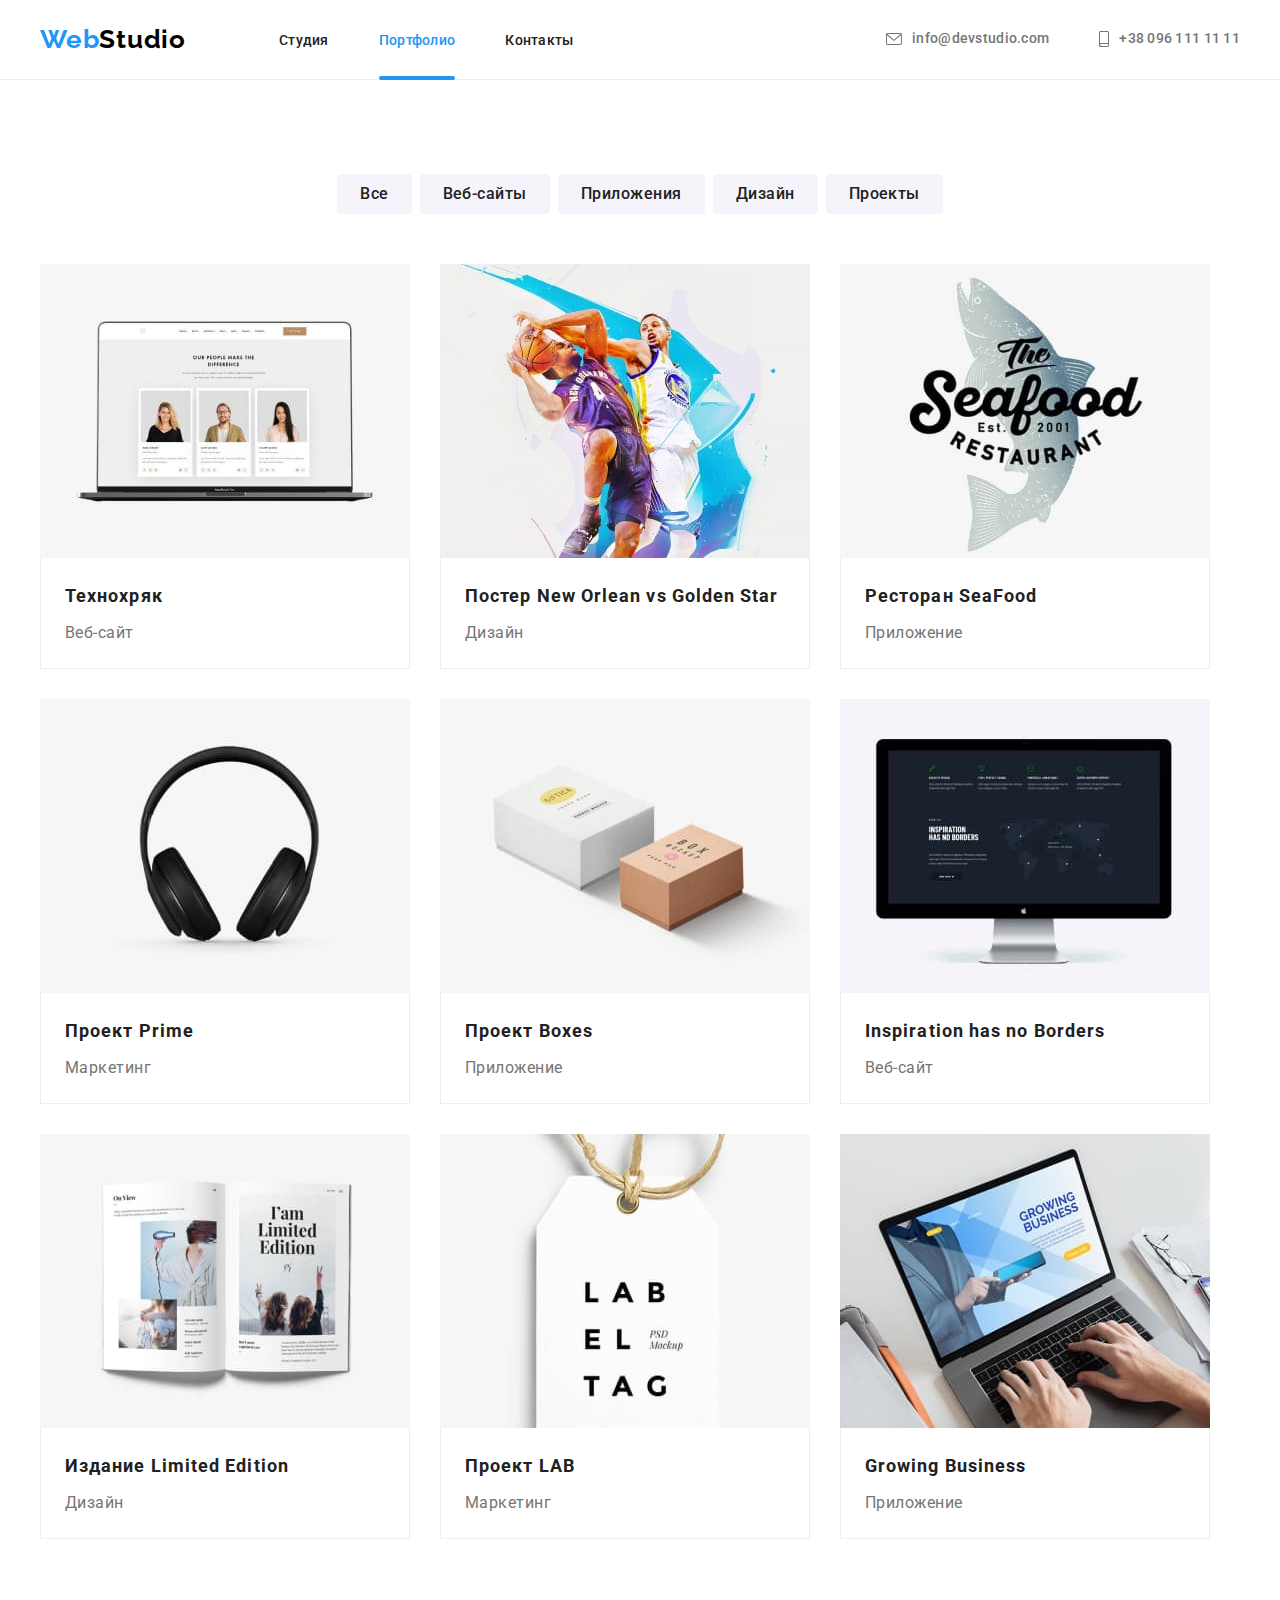
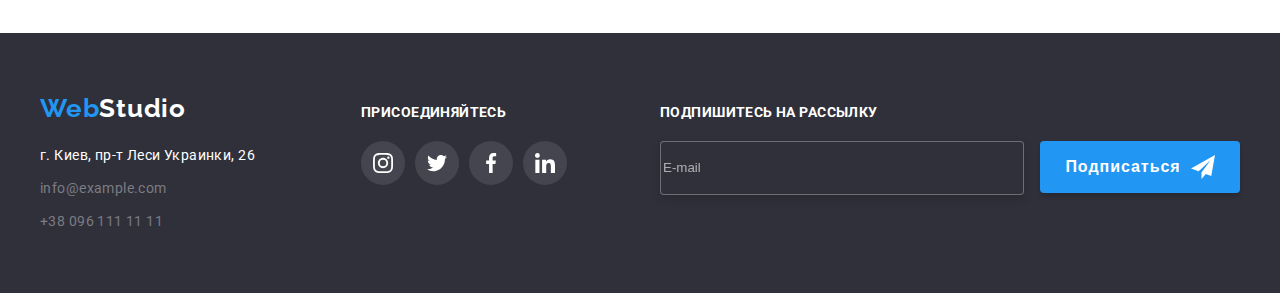
==== portfolio.html @ 2228c713 "create hw8" ====
<!DOCTYPE html>
<html lang="ru">
<head>
    <meta charset="UTF-8">
    <meta http-equiv="X-UA-Compatible" content="IE=edge">
    <meta name="viewport" content="width=device-width, initial-scale=1.0">
    <title>Портфолио</title>
    <link rel="preconnect" href="https://fonts.googleapis.com">
    <link rel="preconnect" href="https://fonts.gstatic.com" crossorigin>
    <link href="https://fonts.googleapis.com/css2?family=Raleway:wght@700&family=Roboto:wght@400;500;700;900&display=swap"
        rel="stylesheet">
    <link rel="stylesheet" href="https://cdnjs.cloudflare.com/ajax/libs/modern-normalize/1.1.0/modern-normalize.min.css"
            integrity="sha512-wpPYUAdjBVSE4KJnH1VR1HeZfpl1ub8YT/NKx4PuQ5NmX2tKuGu6U/JRp5y+Y8XG2tV+wKQpNHVUX03MfMFn9Q=="
            crossorigin="anonymous" referrerpolicy="no-referrer" />
    <link rel="stylesheet" href="./css/main.min.css">    
</head>
<body>
    <header class="header">
        <div class="container header__container">
            <nav class="header-navigation">
                <a class="logo link" href="./index.html" lang="en"> Web<span class="logo__black">Studio</span> </a>
                <ul class="menu list">
                    <li class="menu__item">
                        <a class="menu__link link" href="./index.html">Студия</a>
                    </li>
                    <li class="menu__item">
                        <a class="menu__link link menu__link-current" href="./portfolio.html">Портфолио</a>
                    </li>
                    <li class="menu__item">
                        <a class="menu__link link" href="#contacts">Контакты</a>
                    </li>
                </ul>
            </nav>
            <ul class="contact-header list">
                <li class="contact-header__item">
                    <a class="contact-header__link link" href="mailto:info@devstudio.com"> <svg class="contact-header__icon" width="16px"
                            height="12px">
                            <use class="icon-adress-item" href="./images/sprite.svg#icon-mail"></use>
                        </svg> info@devstudio.com</a>
                </li>
                <li class="contact-header__item">
                    <a class="contact-header__link link" href="tel:+380961111111"> <svg class="contact-header__icon" width="10px" height="16px">
                            <use class="icon-adress-item" href="./images/sprite.svg#icon-smartphone"></use>
                        </svg> +38 096 111 11 11</a>
                </li>
            </ul>
        </div>        
    </header>
    <main>
    <section class="section our-projects">
        <div class="container">
            <h1 class="visually-hidden">our projects</h1>
            <ul class="navigation list">
                <li class="navigation__item">
                    <button class="nav-button" type="button">Все</button>
                </li>
                <li class="navigation__item">
                    <button class="nav-button" type="button">Веб-сайты</button>
                </li>
                <li class="navigation__item">
                    <button class="nav-button" type="button">Приложения</button>
                </li>
                <li class="navigation__item">
                    <button class="nav-button" type="button">Дизайн</button>
                </li>
                <li class="navigation__item">
                    <button class="nav-button" type="button">Проекты</button>
                </li>
            </ul>
            <ul class="projects list">
                <li class="projects__item">
                    <a class="projects__link link" href="#">
                        <div class="projects__wrapper">
                            <img src="./images/projects/technochrak.jpg" alt="Технохряк" width="370" height="294">
                            <p class="projects__overlay">Ресурс предлагает комплексные предложения с разным уровнем функционала и сервисов. Все это позволит посетителю получить
                            исчерпывающие сведения <br> о компании или частном лице.</p>
                        </div>                        
                        <div class="projects__content">
                            <h2 class="projects__title">Технохряк</h2>
                            <p class="projects__description">Веб-сайт</p>
                        </div>
                    </a>                     
                </li>
                <li class="projects__item">
                    <a class="projects__link link" href="#">
                        <div class="projects__wrapper">
                            <img src="./images/projects/poster-no-vs-gs.jpg" alt="Постер New Orlean vs Golden Star" width="370"
                        height="294">
                            <p class="projects__overlay">Ресурс предлагает комплексные предложения с разным уровнем функционала и сервисов. Все
                             это позволит посетителю получить исчерпывающие сведения <br> о компании или частном лице.</p>
                        </div>                     
                    <div class="projects__content">
                        <h2 class="projects__title">Постер New Orlean vs Golden Star</h2>
                        <p class="projects__description">Дизайн</p>
                     </div>
                    </a>
                </li>
                <li class="projects__item">
                    <a class="projects__link link" href="#">
                        <div class="projects__wrapper">
                            <img src="./images/projects/restoran-seafood.jpg" alt="Ресторан SeaFood" width="370" height="294">
                            <p class="projects__overlay">Ресурс предлагает комплексные предложения с разным уровнем функционала и сервисов.
                                Все это позволит посетителю получить исчерпывающие сведения <br> о компании или частном лице.</p>
                        </div>                    
                    <div class="projects__content">
                         <h2 class="projects__title">Ресторан SeaFood</h2>
                        <p class="projects__description">Приложение</p>
                    </div>
                    </a>
                </li>
                <li class="projects__item">
                    <a class="projects__link link" href="#">
                        <div class="projects__wrapper">
                            <img src="./images/projects/project-prime.jpg" alt="Проект Prime" width="370" height="294">
                            <p class="projects__overlay">Ресурс предлагает комплексные предложения с разным уровнем функционала и сервисов.
                                Все это позволит посетителю получить исчерпывающие сведения <br> о компании или частном лице.</p>
                        </div>                    
                    <div class="projects__content">
                        <h2 class="projects__title">Проект Prime</h2>
                        <p class="projects__description">Маркетинг</p>
                    </div>
                    </a>
                </li>
                <li class="projects__item">
                    <a class="projects__link link" href="#">
                        <div class="projects__wrapper">
                            <img src="./images/projects/project-boxes.jpg" alt="Проект Boxes" width="370" height="294">
                            <p class="projects__overlay">Ресурс предлагает комплексные предложения с разным уровнем функционала и сервисов.
                                Все это позволит посетителю получить исчерпывающие сведения <br> о компании или частном лице.</p>
                        </div>                    
                    <div class="projects__content">
                        <h2 class="projects__title">Проект Boxes</h2>
                        <p class="projects__description">Приложение</p>
                    </div>
                    </a>
                </li>
                <li class="projects__item">
                    <a class="projects__link link" href="#">
                        <div class="projects__wrapper">
                            <img src="./images/projects/inspiration-has-no-borders.jpg" alt="Inspiration has no Borders" width="370" height="294">
                            <p class="projects__overlay">Ресурс предлагает комплексные предложения с разным уровнем функционала и сервисов.
                                Все это позволит посетителю получить исчерпывающие сведения <br> о компании или частном лице.</p>
                        </div>                    
                    <div class="projects__content">
                        <h2 class="projects__title" lang="en">Inspiration has no Borders</h2>
                        <p class="projects__description">Веб-сайт</p>
                    </div>
                    </a>
                </li>
                <li class="projects__item">
                    <a class="projects__link link" href="#">
                        <div class="projects__wrapper">
                            <img src="./images/projects/magazin-limited-edition.jpg" alt="Издание Limited Edition" width="370" height="294">
                            <p class="projects__overlay">Ресурс предлагает комплексные предложения с разным уровнем функционала и сервисов.
                                Все это позволит посетителю получить исчерпывающие сведения <br> о компании или частном лице.</p>
                        </div>                    
                    <div class="projects__content">
                        <h2 class="projects__title">Издание Limited Edition</h2>
                        <p class="projects__description">Дизайн</p>
                    </div>
                    </a>
                </li>
                <li class="projects__item">
                    <a class="projects__link link" href="#">
                        <div class="projects__wrapper">
                            <img src="./images/projects/project-lab.jpg" alt="Проект LAB" width="370" height="294">
                            <p class="projects__overlay">Ресурс предлагает комплексные предложения с разным уровнем функционала и сервисов.
                                Все это позволит посетителю получить исчерпывающие сведения <br> о компании или частном лице.</p>
                        </div>                    
                    <div class="projects__content">
                        <h2 class="projects__title">Проект LAB</h2>
                         <p class="projects__description">Маркетинг</p>
                    </div>
                    </a>
                </li>
                <li class="projects__item">
                    <a class="projects__link link" href="#">
                        <div class="projects__wrapper">
                            <img src="./images/projects/growing-business.jpg" alt="Growing Business" width="370" height="294">
                            <p class="projects__overlay">Ресурс предлагает комплексные предложения с разным уровнем функционала и сервисов.
                                Все это позволит посетителю получить исчерпывающие сведения <br> о компании или частном лице.</p>
                        </div>                    
                    <div class="projects__content">
                        <h2 class="projects__title" lang="en">Growing Business</h2>
                         <p class="projects__description">Приложение</p>
                    </div>
                    </a>
                </li>
            </ul>
            </div>               
    </section> 
    </main>    
    <footer class="page-footer">
        <div class="footer-container container">
            <div class="footer-leftside">
                <a class="logo-footer logo link" href="./index.html"> Web<span class="white">Studio</span></a>
                <address id="contacts">
                    <ul class="contact-footer list">
                        <li class="contact-footer__item">
                            <a class="contact-footer__address link" href="https://goo.gl/maps/N3cb1Y7R8XNuQPWY6"
                                target="_blank" rel="noopener noreferer">г. Киев, пр-т Леси Украинки, 26</a>
                        </li>
                        <li class="contact-footer__item">
                            <a class="contact-footer__link link" href="mailto:info@devstudio.com">info@example.com</a>
                        </li>
                        <li class="contact-footer__item">
                            <a class="contact-footer__link link" href="tel:+380961111111">+38 096 111 11 11</a>
                        </li>
                    </ul>
                </address>
            </div>
            <div class="footer-rightside">
                <h2 class="footer-title">присоединяйтесь</h2>
                <ul class="socials__footer list">
                    <li class="socials__item">
                        <a href="" class="socials__link-footer">
                            <svg class="socials__icon" width="20" height="20">
                                <use href="./images/sprite.svg#icon-instagram"></use>
                            </svg>
                        </a>
                    </li>
                    <li class="socials__item">
                        <a href="" class="socials__link-footer">
                            <svg class="socials__icon" width="20" height="20">
                                <use href="./images/sprite.svg#icon-twitter"></use>
                            </svg>
                        </a>
                    </li>
                    <li class="socials__item">
                        <a href="" class="socials__link-footer">
                            <svg class="socials__icon" width="20" height="20">
                                <use href="./images/sprite.svg#icon-facebook"></use>
                            </svg>
                        </a>
                    </li>
                    <li class="socials__item">
                        <a href="" class="socials__link-footer">
                            <svg class="socials__icon" width="20" height="20">
                                <use href="./images/sprite.svg#icon-linkedin"></use>
                            </svg>
                        </a>
                    </li>
                </ul>
            </div>
            <form class="footer-form">
                <p class="footer-form-description">подпишитесь на рассылку</p>
                <label class="footer-form-field" for="email">
                    <input class="footer-form-input" type="email" name="email" id="email" placeholder="E-mail">
                </label>
                <button class="footer-form-button" type="submit">Подписаться
                    <svg class="footer-form-submit-icon" width="24" height="24">
                        <use href="./images/sprite.svg#icon-icon-send"></use>
                    </svg>
                </button>
            </form>
        </div>
    </footer>
</body>
</html>
---- css/main.min.css ----
:root{--primary-font: 'Roboto', sans-serif;--secondary-font: 'Raleway', sans-serif;--accent-color: #2196F3;--primary-font-color: #212121;--secondary-font-color: #757575;--main-background-color: #2F303A;--primary-color: #ffffff}.visually-hidden{position:absolute;width:1px;height:1px;margin:-1px;border:0;padding:0;white-space:nowrap;clip-path:inset(100%);clip:rect(0 0 0 0);overflow:hidden}.modal-close-btn,.modal-form-checkbox-label,.services__overlay,.socials__link,.customers__link,.socials__link-footer{display:flex;align-items:center;justify-content:center}h1,h2,h3,h4,h5,h6,p{margin-top:0;margin-bottom:0}ul,ol{margin-top:0;margin-bottom:0;padding-left:0}img{display:block}.list{list-style:none}.link{text-decoration:none}body{font-family:var(--primary-font);margin:0}.container{width:1200px;padding-left:15px;padding-right:15px;margin-left:auto;margin-right:auto;margin-top:auto;margin-bottom:auto}.section{padding-top:94px;padding-bottom:94px}.title{font-weight:700;font-size:36px;line-height:1.17;text-align:center;letter-spacing:0.03em;color:var(--primary-font-color);margin-bottom:50px}.logo{font-family:var(--secondary-font);font-weight:700;font-size:26px;line-height:1.19;letter-spacing:0.03em;color:var(--accent-color)}.logo__black{font-family:var(--secondary-font);font-weight:700;font-size:26px;line-height:1.19;letter-spacing:0.03em;color:#000000}.white{font-family:var(--secondary-font);font-weight:700;font-size:26px;line-height:1.19;letter-spacing:0.03em;color:var(--primary-color)}.logo-footer{display:block}.backdrop{position:fixed;top:0;left:0;width:100%;height:100%;background-color:rgba(0,0,0,0.2);transition:opacity 250ms cubic-bezier(0.4, 0, 0.2, 1),visibility 250ms cubic-bezier(0.4, 0, 0.2, 1)}.is-hidden{opacity:0;visibility:hidden;pointer-events:none}.modal{position:absolute;top:50%;left:50%;transform:translate(-50%, -50%);width:528px;height:581px;padding:40px;background-color:#FFFFFF;box-shadow:0px 1px 3px rgba(0,0,0,0.12),0px 1px 1px rgba(0,0,0,0.14),0px 2px 1px rgba(0,0,0,0.2);border-radius:4px}.modal-close-btn{position:absolute;top:8px;right:8px;width:30px;height:30px;padding:0;border:1px solid rgba(0,0,0,0.1);border-radius:50%;background-color:transparent;transition:fill 250ms cubic-bezier(0.4, 0, 0.2, 1);cursor:pointer}.modal-close-btn:hover,.modal-close-btn:focus{fill:var(--accent-color)}.modal-form{display:flex;flex-direction:column}.modal-form-input{width:100%;height:40px;border:1px solid rgba(33,33,33,0.2);border-radius:4px;padding-left:42px;transition:border-color 250ms cubic-bezier(0.4, 0, 0.2, 1)}.modal-form-input:focus{outline:none;border-color:var(--accent-color)}.modal-form-icon{display:block;position:absolute;top:50%;left:12px;transform:translateY(-50%);transition:fill 250ms cubic-bezier(0.4, 0, 0.2, 1)}.modal-form-input:focus+.modal-form-icon{fill:var(--accent-color)}.modal-form-field-key{display:block;margin-bottom:4px;font-size:12px;line-height:1.17;letter-spacing:0.01em;color:var(--secondary-font-color)}.modal-form-field{margin-bottom:10px}.modal-form-description{margin-bottom:12px;font-weight:700;font-size:20px;line-height:1.15;text-align:center;letter-spacing:0.03em;color:var(--primary-font-color)}.modal-form-input-wraper{position:relative}.modal-form-message{display:block;width:100%;height:120px;border:1px solid rgba(33,33,33,0.2);border-radius:4px;resize:none;padding:12px 16px;transition:border-color 250ms cubic-bezier(0.4, 0, 0.2, 1)}.modal-form-message:focus{outline:none;border-color:var(--accent-color)}.modal-form-message::placeholder{font-size:14px;line-height:1.14;letter-spacing:0.01em;color:rgba(117,117,117,0.5)}.modal-form-checkbox-label{font-size:14px;line-height:1.71;margin-bottom:30px;margin-top:10px;color:var(--secondary-font-color)}.modal-form-checkbox-label::before{display:block;width:16px;height:15px;border:1px solid #212121;border-radius:2px;margin-right:7px;content:'';cursor:pointer}.modal-form-checkbox:checked+.modal-form-checkbox-label::before{background-size:contain;background-origin:border-box;border-color:#2196F3;background-repeat:no-repeat;background-position:center;background-image:url(../images/icon-check.svg)}.modal-form-checkbox:focus+.modal-form-checkbox-label::before{outline:2px solid --accent-color}.modal-form-policy{color:var(--accent-color)}.mobal-form-button{min-width:200px;align-self:center;font-weight:700;font-size:16px;line-height:1.87;letter-spacing:0.06em;padding:10px 55px;border:1px solid transparent;box-shadow:0px 4px 4px rgba(0,0,0,0.15);border-radius:4px;background-color:var(--accent-color);color:var(--primary-color);text-align:center;justify-content:center;transition:background-color 250ms cubic-bezier(0.4, 0, 0.2, 1);cursor:pointer}.mobal-form-button:hover,.mobal-form-button:focus{background-color:#188CE8}.header__container{display:flex;align-items:center;padding-top:24px;padding-bottom:24px}.header-navigation{display:flex}.menu{display:flex;align-items:center;margin-left:93px}.contact-header{display:flex;margin-left:auto}.header{border-bottom:1px solid #ECECEC}.contact-header__item:not(:last-child){margin-right:50px}.menu__item{position:relative}.menu__item:not(:last-child){margin-right:50px}.menu__link{font-weight:500;font-size:14px;line-height:1.14;letter-spacing:0.02em;color:var(--primary-font-color);transition:color 250ms cubic-bezier(0.4, 0, 0.2, 1)}.menu__link:hover,.menu__link:focus{color:var(--accent-color)}.menu .menu__link.menu__link-current{color:var(--accent-color)}.menu__link.menu__link-current::after{content:'';display:block;width:100%;height:4px;border-radius:2px;position:absolute;top:46px;background-color:#2196F3}.contact-header__link{display:flex;align-items:center;font-weight:500;font-size:14px;line-height:1.14;letter-spacing:0.02em;color:var(--secondary-font-color);transition:color 250ms cubic-bezier(0.4, 0, 0.2, 1)}.contact-header__link:hover,.contact-header__link:focus{color:var(--accent-color)}.contact-header__icon{margin-right:10px;fill:#757575;transition:fill 250ms cubic-bezier(0.4, 0, 0.2, 1)}.contact-header__link:hover .contact-header__icon,.contact-header__link:focus .contact-header__icon{fill:var(--accent-color)}.modal-btn{padding:10px 32px;min-width:200px;border:1px solid transparent;border-radius:4px;font-weight:700;font-size:16px;line-height:1.87;letter-spacing:0.06em;background-color:var(--accent-color);color:var(--primary-color);text-align:center;transition:background-color 250ms cubic-bezier(0.4, 0, 0.2, 1);cursor:pointer}.modal-btn:hover,.modal-btn:focus{background-color:#188CE8}.hero{height:600px;max-width:1600px;background-image:linear-gradient(to right, rgba(47,48,58,0.4), rgba(47,48,58,0.4)),url("../images/hero-Img.jpg");background-color:var(--main-background-color);background-size:cover;background-repeat:no-repeat;background-position:center;margin-left:auto;margin-right:auto;padding-top:200px;padding-bottom:200px;text-align:center}.hero__title{width:696px;height:120px;font-weight:900;font-size:44px;line-height:1.36;text-align:center;letter-spacing:0.06em;text-transform:uppercase;color:var(--primary-color);margin-left:auto;margin-right:auto;margin-bottom:30px}.benefit__title{font-weight:700;font-size:14px;line-height:1.14;letter-spacing:0.03em;text-transform:uppercase;color:var(--primary-font-color);margin-bottom:10px;margin-top:30px}.benefit__description{font-size:14px;line-height:1.71;letter-spacing:0.03em;color:var(--secondary-font-color)}.benefit__list{display:flex}.benefit__item:not(:last-child){margin-right:30px}.benefit__image{width:270px;height:120px;display:flex;align-items:center;justify-content:center;border-radius:4px;background-color:#F5F4FA}.service{padding-top:0px}.services__card{position:relative}.services__card:not(:last-child){margin-right:30px}.services__overlay{position:absolute;bottom:0;width:100%;height:70px;background-color:rgba(47,48,58,0.8);font-weight:700;font-size:14px;line-height:1.14;letter-spacing:0.03em;text-transform:uppercase;color:#FFFFFF}.services{display:flex;flex-wrap:wrap}.employees__title{font-weight:500;font-size:16px;line-height:1.19;text-align:center;letter-spacing:0.03em;color:var(--primary-font-color);margin-bottom:10px}.employees__content{padding-top:30px;padding-bottom:30px}.employees__description{font-size:16px;line-height:1.19;text-align:center;letter-spacing:0.03em;color:var(--secondary-font-color);margin-bottom:16px}.employees{background-color:#F5F4FA}.employees__item{background-color:var(--primary-color);box-shadow:0px 1px 3px rgba(0,0,0,0.12),0px 1px 1px rgba(0,0,0,0.14),0px 2px 1px rgba(0,0,0,0.2);border-radius:0px 0px 4px 4px}.employees__item:not(:last-child){margin-right:30px}.employees__list{display:flex;flex-wrap:wrap}.socials{display:flex;justify-content:center}.socials__link{width:44px;height:44px;border-radius:50%;fill:#AFB1B8;background-color:var(--primary-color);transition:background-color 250ms cubic-bezier(0.4, 0, 0.2, 1),fill 250ms cubic-bezier(0.4, 0, 0.2, 1)}.socials__link:hover,.socials__link:focus{background-color:var(--accent-color)}.socials__link:hover .socials__icon,.socials__link:focus .socials__icon{fill:var(--primary-color)}.socials__item:not(:last-child){margin-right:10px}.customers__list{display:flex;justify-content:center}.customers__item{width:170px;height:92px}.customers__item:not(:last-child){margin-right:30px}.customers__link{width:100%;height:100%;border:1px solid #AFB1B8;border-radius:4px;fill:#AFB1B8;background-color:var(--primary-color);transition:border 250ms cubic-bezier(0.4, 0, 0.2, 1)}.customers__link:hover,.customers__link:focus{border:1px solid var(--accent-color);border-radius:4px}.customers__icon{transition:fill 250ms cubic-bezier(0.4, 0, 0.2, 1)}.customers__link:hover .customers__icon,.customers__link:focus .customers__icon{fill:var(--accent-color)}address{font-style:normal;font-weight:400}.page-footer{background-color:var(--main-background-color);padding-top:60px;padding-bottom:60px}.contact-footer{margin-top:20px}.contact-footer__address{font-size:14px;line-height:1.71;letter-spacing:0.03em;color:var(--primary-color);transition:color 250ms cubic-bezier(0.4, 0, 0.2, 1)}.contact-footer__address:hover,.contact-footer__address:focus{color:var(--accent-color)}.contact-footer__link{font-size:14px;line-height:1.71;letter-spacing:0.03em;color:#FFFFFF60;transition:color 250ms cubic-bezier(0.4, 0, 0.2, 1)}.contact-footer__link:hover,.contact-footer__link:focus{color:var(--accent-color)}.contact-footer__item:not(:last-child){margin-bottom:9px}.footer-container{display:flex;align-items:baseline}.footer-leftside{margin-right:70px;flex-grow:1}.footer-rightside{margin-right:93px}.footer-title{margin-bottom:20px;font-size:14px;line-height:1.14;letter-spacing:0.03em;text-transform:uppercase;color:var(--primary-color)}.socials__footer{display:flex;justify-content:center}.socials__link-footer{width:44px;height:44px;border-radius:50%;fill:var(--primary-color);background-color:rgba(255,255,255,0.1);transition:background-color 250ms cubic-bezier(0.4, 0, 0.2, 1)}.socials__link-footer:hover,.socials__link-footer:focus{background-color:var(--accent-color)}.socials__item:not(:last-child){margin-right:10px}.socials__icon{transition:fill 250ms cubic-bezier(0.4, 0, 0.2, 1)}.socials__link-footer:hover .socials__icon,.socials__link-footer:focus .socials__icon{fill:var(--primary-color)}.footer-form{display:block;justify-content:flex-end}.footer-form-description{font-family:'Roboto';font-style:normal;font-weight:700;font-size:14px;line-height:1.14;letter-spacing:0.03em;margin-bottom:20px;text-transform:uppercase;color:#FFFFFF}.footer-form-input{width:358px;height:50px;border:1px solid rgba(255,255,255,0.3);filter:drop-shadow(0px 4px 4px rgba(0,0,0,0.15));border-radius:4px;background-color:#2F303A;color:#FFFFFF;outline:none}.footer-form-input::placeholder{color:rgba(255,255,255,0.6)}.footer-form-field{margin-right:12px}.footer-form-button{display:inline-flex;align-items:center;min-width:200px;align-self:center;font-weight:700;font-size:16px;line-height:1.87;letter-spacing:0.06em;padding-top:10px;padding-bottom:10px;border:1px solid transparent;box-shadow:0px 4px 4px rgba(0,0,0,0.15);border-radius:4px;background-color:var(--accent-color);color:var(--primary-color);justify-content:center;transition:background-color 250ms cubic-bezier(0.4, 0, 0.2, 1);cursor:pointer}.footer-form-button:hover,.footer-form-button:focus{background-color:#188CE8}.footer-form-submit-icon{margin-left:10px}.navigation{display:flex;margin-bottom:50px;justify-content:center}.our-projects{padding-top:94px;padding-bottom:94px}.navigation__item:not(:last-child){margin-right:8px}.nav-button{font-family:inherit;font-weight:500;font-size:16px;line-height:1.63;letter-spacing:0.03em;background-color:#F5F4FA;color:var(--primary-font-color);border-radius:4px;border:1px solid transparent;padding:6px 22px;cursor:pointer;transition:color 250ms cubic-bezier(0.4, 0, 0.2, 1),background-color 250ms cubic-bezier(0.4, 0, 0.2, 1),box-shadow 250ms cubic-bezier(0.4, 0, 0.2, 1)}.nav-button:hover,.nav-button:focus{color:var(--primary-color);background-color:var(--accent-color);box-shadow:0px 3px 1px rgba(0,0,0,0.1),0px 1px 2px rgba(0,0,0,0.08),0px 2px 2px rgba(0,0,0,0.12);border-radius:4px}.projects{display:flex;flex-wrap:wrap}.projects__item:not(:nth-child(3n)){margin-right:30px}.projects__item:nth-child(-n+6){margin-bottom:30px}.projects__link{display:block;transition:box-shadow 250ms cubic-bezier(0.4, 0, 0.2, 1)}.projects__link:hover,.projects__link:focus{box-shadow:0px 1px 1px rgba(0,0,0,0.12),0px 4px 4px rgba(0,0,0,0.06),1px 4px 6px rgba(0,0,0,0.16)}.projects__content{padding-top:20px;padding-bottom:20px;padding-left:24px;padding-right:24px;border:1px solid #EEEEEE;border-top:none}.projects__title{font-weight:700;font-size:18px;line-height:2.0;letter-spacing:0.06em;color:var(--primary-font-color);margin-bottom:4px}.projects__description{font-size:16px;line-height:1.87;letter-spacing:0.03em;color:var(--secondary-font-color)}.projects__wrapper{position:relative;overflow:hidden}.projects__overlay{position:absolute;width:100%;height:100%;top:0;left:0;font-family:'Roboto', sans-serif;font-style:normal;font-weight:400;font-size:18px;line-height:1.56;letter-spacing:0.03em;color:rgba(255,255,255,0.9);background-color:rgba(33,150,243,0.9);padding:63px 24px;transform:translateY(100%);transition:transform 250ms cubic-bezier(0.4, 0, 0.2, 1)}.projects__link:hover .projects__overlay,.projects__link:focus .projects__overlay{transform:translateY(0)}
/*# sourceMappingURL=main.min.css.map */
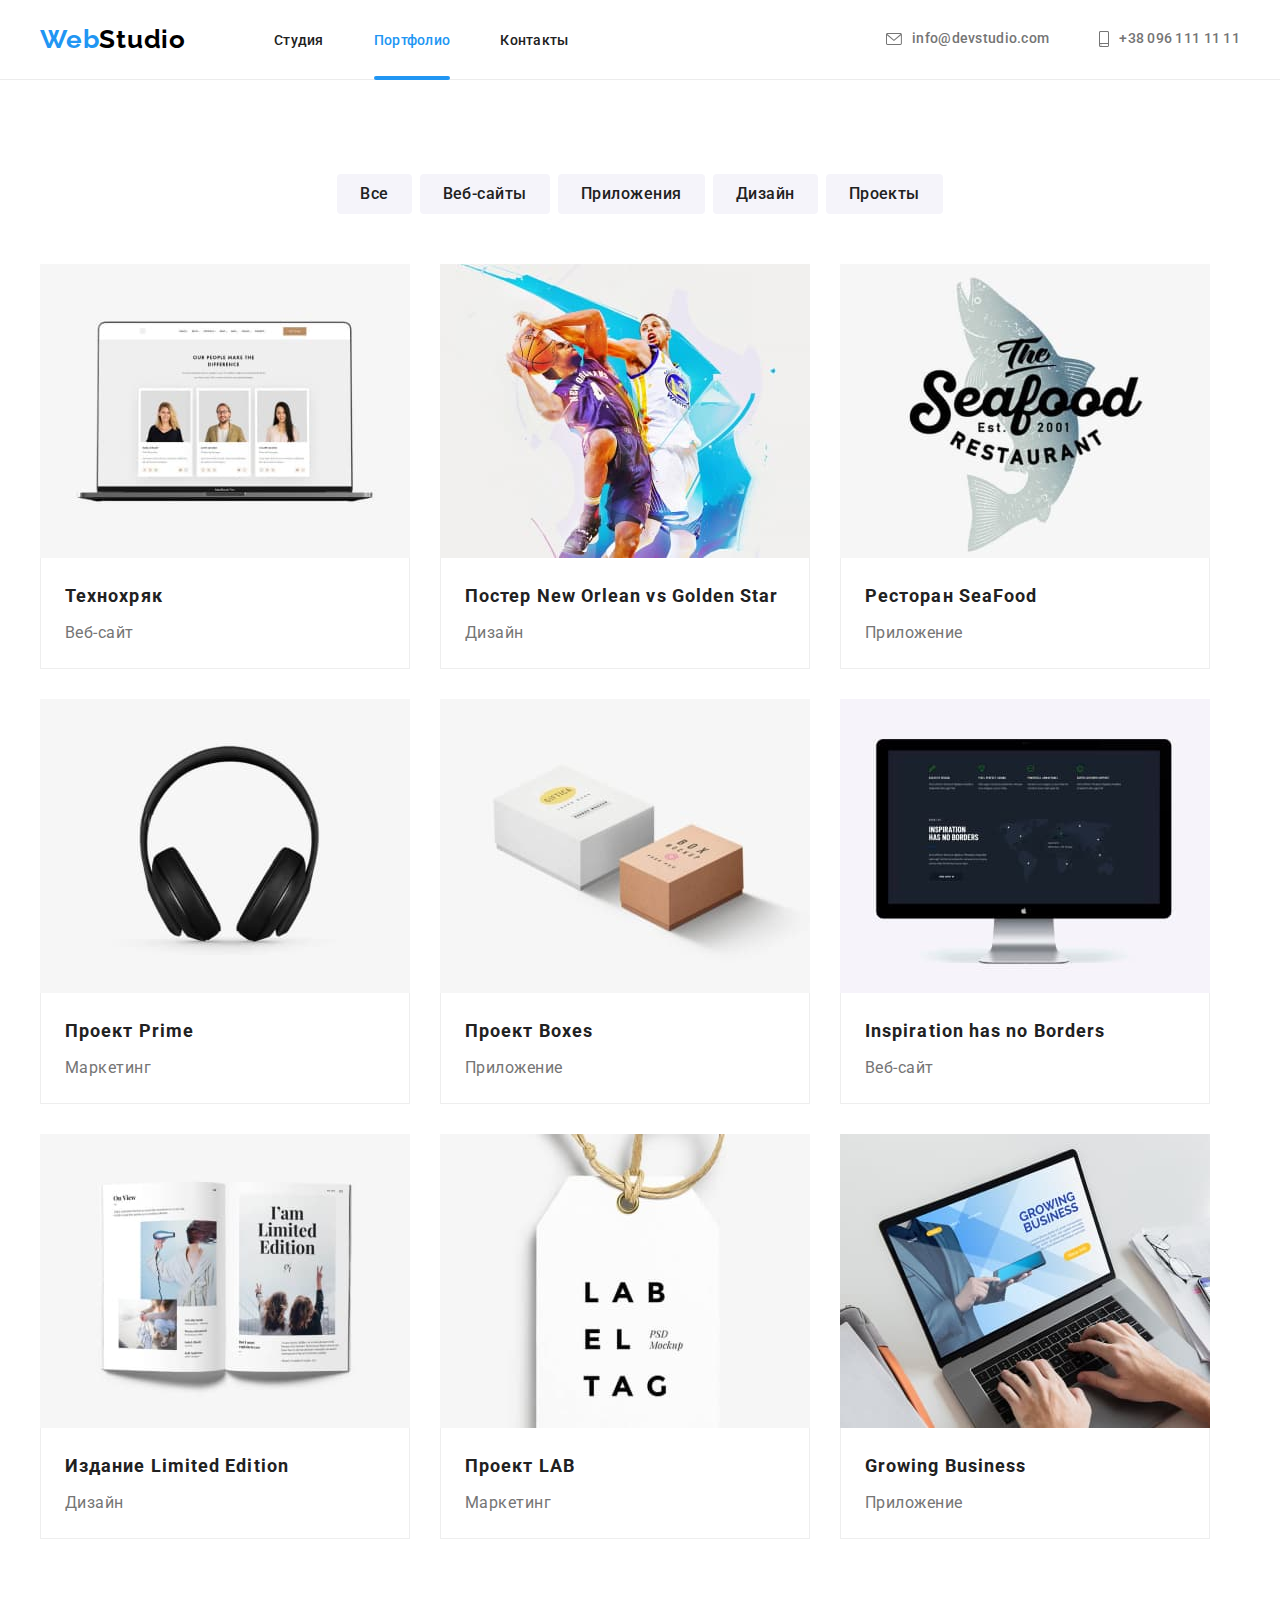
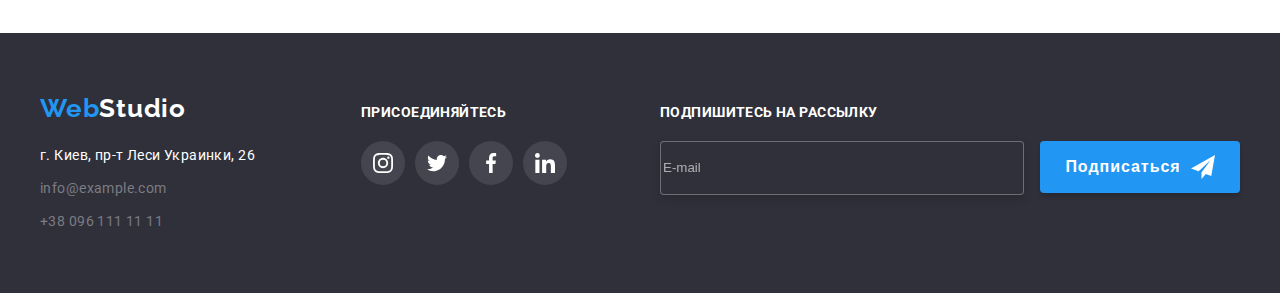
==== commit 180901ff: "setup css-header to three modes and modal-menu" ====
--- a/portfolio.html
+++ b/portfolio.html
@@ -18,7 +18,7 @@
     <header class="header">
         <div class="container header__container">
             <nav class="header-navigation">
-                <a class="logo link" href="./index.html" lang="en"> Web<span class="logo__black">Studio</span> </a>
+                <a class="logo link" href="./index.html" lang="en"> Web<span class="logo-black">Studio</span> </a>
                 <ul class="menu list">
                     <li class="menu__item">
                         <a class="menu__link link" href="./index.html">Студия</a>
@@ -193,7 +193,7 @@
     <footer class="page-footer">
         <div class="footer-container container">
             <div class="footer-leftside">
-                <a class="logo-footer logo link" href="./index.html"> Web<span class="white">Studio</span></a>
+                <a class="logo-footer logo link" href="./index.html"> Web<span class="logo-white">Studio</span></a>
                 <address id="contacts">
                     <ul class="contact-footer list">
                         <li class="contact-footer__item">
--- a/css/main.min.css
+++ b/css/main.min.css
@@ -1,2 +1,2 @@
-:root{--primary-font: 'Roboto', sans-serif;--secondary-font: 'Raleway', sans-serif;--accent-color: #2196F3;--primary-font-color: #212121;--secondary-font-color: #757575;--main-background-color: #2F303A;--primary-color: #ffffff}.visually-hidden{position:absolute;width:1px;height:1px;margin:-1px;border:0;padding:0;white-space:nowrap;clip-path:inset(100%);clip:rect(0 0 0 0);overflow:hidden}.modal-close-btn,.modal-form-checkbox-label,.services__overlay,.socials__link,.customers__link,.socials__link-footer{display:flex;align-items:center;justify-content:center}h1,h2,h3,h4,h5,h6,p{margin-top:0;margin-bottom:0}ul,ol{margin-top:0;margin-bottom:0;padding-left:0}img{display:block}.list{list-style:none}.link{text-decoration:none}body{font-family:var(--primary-font);margin:0}.container{width:1200px;padding-left:15px;padding-right:15px;margin-left:auto;margin-right:auto;margin-top:auto;margin-bottom:auto}.section{padding-top:94px;padding-bottom:94px}.title{font-weight:700;font-size:36px;line-height:1.17;text-align:center;letter-spacing:0.03em;color:var(--primary-font-color);margin-bottom:50px}.logo{font-family:var(--secondary-font);font-weight:700;font-size:26px;line-height:1.19;letter-spacing:0.03em;color:var(--accent-color)}.logo__black{font-family:var(--secondary-font);font-weight:700;font-size:26px;line-height:1.19;letter-spacing:0.03em;color:#000000}.white{font-family:var(--secondary-font);font-weight:700;font-size:26px;line-height:1.19;letter-spacing:0.03em;color:var(--primary-color)}.logo-footer{display:block}.backdrop{position:fixed;top:0;left:0;width:100%;height:100%;background-color:rgba(0,0,0,0.2);transition:opacity 250ms cubic-bezier(0.4, 0, 0.2, 1),visibility 250ms cubic-bezier(0.4, 0, 0.2, 1)}.is-hidden{opacity:0;visibility:hidden;pointer-events:none}.modal{position:absolute;top:50%;left:50%;transform:translate(-50%, -50%);width:528px;height:581px;padding:40px;background-color:#FFFFFF;box-shadow:0px 1px 3px rgba(0,0,0,0.12),0px 1px 1px rgba(0,0,0,0.14),0px 2px 1px rgba(0,0,0,0.2);border-radius:4px}.modal-close-btn{position:absolute;top:8px;right:8px;width:30px;height:30px;padding:0;border:1px solid rgba(0,0,0,0.1);border-radius:50%;background-color:transparent;transition:fill 250ms cubic-bezier(0.4, 0, 0.2, 1);cursor:pointer}.modal-close-btn:hover,.modal-close-btn:focus{fill:var(--accent-color)}.modal-form{display:flex;flex-direction:column}.modal-form-input{width:100%;height:40px;border:1px solid rgba(33,33,33,0.2);border-radius:4px;padding-left:42px;transition:border-color 250ms cubic-bezier(0.4, 0, 0.2, 1)}.modal-form-input:focus{outline:none;border-color:var(--accent-color)}.modal-form-icon{display:block;position:absolute;top:50%;left:12px;transform:translateY(-50%);transition:fill 250ms cubic-bezier(0.4, 0, 0.2, 1)}.modal-form-input:focus+.modal-form-icon{fill:var(--accent-color)}.modal-form-field-key{display:block;margin-bottom:4px;font-size:12px;line-height:1.17;letter-spacing:0.01em;color:var(--secondary-font-color)}.modal-form-field{margin-bottom:10px}.modal-form-description{margin-bottom:12px;font-weight:700;font-size:20px;line-height:1.15;text-align:center;letter-spacing:0.03em;color:var(--primary-font-color)}.modal-form-input-wraper{position:relative}.modal-form-message{display:block;width:100%;height:120px;border:1px solid rgba(33,33,33,0.2);border-radius:4px;resize:none;padding:12px 16px;transition:border-color 250ms cubic-bezier(0.4, 0, 0.2, 1)}.modal-form-message:focus{outline:none;border-color:var(--accent-color)}.modal-form-message::placeholder{font-size:14px;line-height:1.14;letter-spacing:0.01em;color:rgba(117,117,117,0.5)}.modal-form-checkbox-label{font-size:14px;line-height:1.71;margin-bottom:30px;margin-top:10px;color:var(--secondary-font-color)}.modal-form-checkbox-label::before{display:block;width:16px;height:15px;border:1px solid #212121;border-radius:2px;margin-right:7px;content:'';cursor:pointer}.modal-form-checkbox:checked+.modal-form-checkbox-label::before{background-size:contain;background-origin:border-box;border-color:#2196F3;background-repeat:no-repeat;background-position:center;background-image:url(../images/icon-check.svg)}.modal-form-checkbox:focus+.modal-form-checkbox-label::before{outline:2px solid --accent-color}.modal-form-policy{color:var(--accent-color)}.mobal-form-button{min-width:200px;align-self:center;font-weight:700;font-size:16px;line-height:1.87;letter-spacing:0.06em;padding:10px 55px;border:1px solid transparent;box-shadow:0px 4px 4px rgba(0,0,0,0.15);border-radius:4px;background-color:var(--accent-color);color:var(--primary-color);text-align:center;justify-content:center;transition:background-color 250ms cubic-bezier(0.4, 0, 0.2, 1);cursor:pointer}.mobal-form-button:hover,.mobal-form-button:focus{background-color:#188CE8}.header__container{display:flex;align-items:center;padding-top:24px;padding-bottom:24px}.header-navigation{display:flex}.menu{display:flex;align-items:center;margin-left:93px}.contact-header{display:flex;margin-left:auto}.header{border-bottom:1px solid #ECECEC}.contact-header__item:not(:last-child){margin-right:50px}.menu__item{position:relative}.menu__item:not(:last-child){margin-right:50px}.menu__link{font-weight:500;font-size:14px;line-height:1.14;letter-spacing:0.02em;color:var(--primary-font-color);transition:color 250ms cubic-bezier(0.4, 0, 0.2, 1)}.menu__link:hover,.menu__link:focus{color:var(--accent-color)}.menu .menu__link.menu__link-current{color:var(--accent-color)}.menu__link.menu__link-current::after{content:'';display:block;width:100%;height:4px;border-radius:2px;position:absolute;top:46px;background-color:#2196F3}.contact-header__link{display:flex;align-items:center;font-weight:500;font-size:14px;line-height:1.14;letter-spacing:0.02em;color:var(--secondary-font-color);transition:color 250ms cubic-bezier(0.4, 0, 0.2, 1)}.contact-header__link:hover,.contact-header__link:focus{color:var(--accent-color)}.contact-header__icon{margin-right:10px;fill:#757575;transition:fill 250ms cubic-bezier(0.4, 0, 0.2, 1)}.contact-header__link:hover .contact-header__icon,.contact-header__link:focus .contact-header__icon{fill:var(--accent-color)}.modal-btn{padding:10px 32px;min-width:200px;border:1px solid transparent;border-radius:4px;font-weight:700;font-size:16px;line-height:1.87;letter-spacing:0.06em;background-color:var(--accent-color);color:var(--primary-color);text-align:center;transition:background-color 250ms cubic-bezier(0.4, 0, 0.2, 1);cursor:pointer}.modal-btn:hover,.modal-btn:focus{background-color:#188CE8}.hero{height:600px;max-width:1600px;background-image:linear-gradient(to right, rgba(47,48,58,0.4), rgba(47,48,58,0.4)),url("../images/hero-Img.jpg");background-color:var(--main-background-color);background-size:cover;background-repeat:no-repeat;background-position:center;margin-left:auto;margin-right:auto;padding-top:200px;padding-bottom:200px;text-align:center}.hero__title{width:696px;height:120px;font-weight:900;font-size:44px;line-height:1.36;text-align:center;letter-spacing:0.06em;text-transform:uppercase;color:var(--primary-color);margin-left:auto;margin-right:auto;margin-bottom:30px}.benefit__title{font-weight:700;font-size:14px;line-height:1.14;letter-spacing:0.03em;text-transform:uppercase;color:var(--primary-font-color);margin-bottom:10px;margin-top:30px}.benefit__description{font-size:14px;line-height:1.71;letter-spacing:0.03em;color:var(--secondary-font-color)}.benefit__list{display:flex}.benefit__item:not(:last-child){margin-right:30px}.benefit__image{width:270px;height:120px;display:flex;align-items:center;justify-content:center;border-radius:4px;background-color:#F5F4FA}.service{padding-top:0px}.services__card{position:relative}.services__card:not(:last-child){margin-right:30px}.services__overlay{position:absolute;bottom:0;width:100%;height:70px;background-color:rgba(47,48,58,0.8);font-weight:700;font-size:14px;line-height:1.14;letter-spacing:0.03em;text-transform:uppercase;color:#FFFFFF}.services{display:flex;flex-wrap:wrap}.employees__title{font-weight:500;font-size:16px;line-height:1.19;text-align:center;letter-spacing:0.03em;color:var(--primary-font-color);margin-bottom:10px}.employees__content{padding-top:30px;padding-bottom:30px}.employees__description{font-size:16px;line-height:1.19;text-align:center;letter-spacing:0.03em;color:var(--secondary-font-color);margin-bottom:16px}.employees{background-color:#F5F4FA}.employees__item{background-color:var(--primary-color);box-shadow:0px 1px 3px rgba(0,0,0,0.12),0px 1px 1px rgba(0,0,0,0.14),0px 2px 1px rgba(0,0,0,0.2);border-radius:0px 0px 4px 4px}.employees__item:not(:last-child){margin-right:30px}.employees__list{display:flex;flex-wrap:wrap}.socials{display:flex;justify-content:center}.socials__link{width:44px;height:44px;border-radius:50%;fill:#AFB1B8;background-color:var(--primary-color);transition:background-color 250ms cubic-bezier(0.4, 0, 0.2, 1),fill 250ms cubic-bezier(0.4, 0, 0.2, 1)}.socials__link:hover,.socials__link:focus{background-color:var(--accent-color)}.socials__link:hover .socials__icon,.socials__link:focus .socials__icon{fill:var(--primary-color)}.socials__item:not(:last-child){margin-right:10px}.customers__list{display:flex;justify-content:center}.customers__item{width:170px;height:92px}.customers__item:not(:last-child){margin-right:30px}.customers__link{width:100%;height:100%;border:1px solid #AFB1B8;border-radius:4px;fill:#AFB1B8;background-color:var(--primary-color);transition:border 250ms cubic-bezier(0.4, 0, 0.2, 1)}.customers__link:hover,.customers__link:focus{border:1px solid var(--accent-color);border-radius:4px}.customers__icon{transition:fill 250ms cubic-bezier(0.4, 0, 0.2, 1)}.customers__link:hover .customers__icon,.customers__link:focus .customers__icon{fill:var(--accent-color)}address{font-style:normal;font-weight:400}.page-footer{background-color:var(--main-background-color);padding-top:60px;padding-bottom:60px}.contact-footer{margin-top:20px}.contact-footer__address{font-size:14px;line-height:1.71;letter-spacing:0.03em;color:var(--primary-color);transition:color 250ms cubic-bezier(0.4, 0, 0.2, 1)}.contact-footer__address:hover,.contact-footer__address:focus{color:var(--accent-color)}.contact-footer__link{font-size:14px;line-height:1.71;letter-spacing:0.03em;color:#FFFFFF60;transition:color 250ms cubic-bezier(0.4, 0, 0.2, 1)}.contact-footer__link:hover,.contact-footer__link:focus{color:var(--accent-color)}.contact-footer__item:not(:last-child){margin-bottom:9px}.footer-container{display:flex;align-items:baseline}.footer-leftside{margin-right:70px;flex-grow:1}.footer-rightside{margin-right:93px}.footer-title{margin-bottom:20px;font-size:14px;line-height:1.14;letter-spacing:0.03em;text-transform:uppercase;color:var(--primary-color)}.socials__footer{display:flex;justify-content:center}.socials__link-footer{width:44px;height:44px;border-radius:50%;fill:var(--primary-color);background-color:rgba(255,255,255,0.1);transition:background-color 250ms cubic-bezier(0.4, 0, 0.2, 1)}.socials__link-footer:hover,.socials__link-footer:focus{background-color:var(--accent-color)}.socials__item:not(:last-child){margin-right:10px}.socials__icon{transition:fill 250ms cubic-bezier(0.4, 0, 0.2, 1)}.socials__link-footer:hover .socials__icon,.socials__link-footer:focus .socials__icon{fill:var(--primary-color)}.footer-form{display:block;justify-content:flex-end}.footer-form-description{font-family:'Roboto';font-style:normal;font-weight:700;font-size:14px;line-height:1.14;letter-spacing:0.03em;margin-bottom:20px;text-transform:uppercase;color:#FFFFFF}.footer-form-input{width:358px;height:50px;border:1px solid rgba(255,255,255,0.3);filter:drop-shadow(0px 4px 4px rgba(0,0,0,0.15));border-radius:4px;background-color:#2F303A;color:#FFFFFF;outline:none}.footer-form-input::placeholder{color:rgba(255,255,255,0.6)}.footer-form-field{margin-right:12px}.footer-form-button{display:inline-flex;align-items:center;min-width:200px;align-self:center;font-weight:700;font-size:16px;line-height:1.87;letter-spacing:0.06em;padding-top:10px;padding-bottom:10px;border:1px solid transparent;box-shadow:0px 4px 4px rgba(0,0,0,0.15);border-radius:4px;background-color:var(--accent-color);color:var(--primary-color);justify-content:center;transition:background-color 250ms cubic-bezier(0.4, 0, 0.2, 1);cursor:pointer}.footer-form-button:hover,.footer-form-button:focus{background-color:#188CE8}.footer-form-submit-icon{margin-left:10px}.navigation{display:flex;margin-bottom:50px;justify-content:center}.our-projects{padding-top:94px;padding-bottom:94px}.navigation__item:not(:last-child){margin-right:8px}.nav-button{font-family:inherit;font-weight:500;font-size:16px;line-height:1.63;letter-spacing:0.03em;background-color:#F5F4FA;color:var(--primary-font-color);border-radius:4px;border:1px solid transparent;padding:6px 22px;cursor:pointer;transition:color 250ms cubic-bezier(0.4, 0, 0.2, 1),background-color 250ms cubic-bezier(0.4, 0, 0.2, 1),box-shadow 250ms cubic-bezier(0.4, 0, 0.2, 1)}.nav-button:hover,.nav-button:focus{color:var(--primary-color);background-color:var(--accent-color);box-shadow:0px 3px 1px rgba(0,0,0,0.1),0px 1px 2px rgba(0,0,0,0.08),0px 2px 2px rgba(0,0,0,0.12);border-radius:4px}.projects{display:flex;flex-wrap:wrap}.projects__item:not(:nth-child(3n)){margin-right:30px}.projects__item:nth-child(-n+6){margin-bottom:30px}.projects__link{display:block;transition:box-shadow 250ms cubic-bezier(0.4, 0, 0.2, 1)}.projects__link:hover,.projects__link:focus{box-shadow:0px 1px 1px rgba(0,0,0,0.12),0px 4px 4px rgba(0,0,0,0.06),1px 4px 6px rgba(0,0,0,0.16)}.projects__content{padding-top:20px;padding-bottom:20px;padding-left:24px;padding-right:24px;border:1px solid #EEEEEE;border-top:none}.projects__title{font-weight:700;font-size:18px;line-height:2.0;letter-spacing:0.06em;color:var(--primary-font-color);margin-bottom:4px}.projects__description{font-size:16px;line-height:1.87;letter-spacing:0.03em;color:var(--secondary-font-color)}.projects__wrapper{position:relative;overflow:hidden}.projects__overlay{position:absolute;width:100%;height:100%;top:0;left:0;font-family:'Roboto', sans-serif;font-style:normal;font-weight:400;font-size:18px;line-height:1.56;letter-spacing:0.03em;color:rgba(255,255,255,0.9);background-color:rgba(33,150,243,0.9);padding:63px 24px;transform:translateY(100%);transition:transform 250ms cubic-bezier(0.4, 0, 0.2, 1)}.projects__link:hover .projects__overlay,.projects__link:focus .projects__overlay{transform:translateY(0)}
+:root{--primary-font: 'Roboto', sans-serif;--secondary-font: 'Raleway', sans-serif;--accent-color: #2196F3;--primary-font-color: #212121;--secondary-font-color: #757575;--main-background-color: #2F303A;--primary-color: #ffffff}.visually-hidden{position:absolute;width:1px;height:1px;margin:-1px;border:0;padding:0;white-space:nowrap;clip-path:inset(100%);clip:rect(0 0 0 0);overflow:hidden}.modal-close-btn,.modal-form-checkbox-label,.mobile-menu__close-button,.services__overlay,.socials__link,.customers__link,.socials__link-footer{display:flex;align-items:center;justify-content:center}h1,h2,h3,h4,h5,h6,p{margin-top:0;margin-bottom:0}ul,ol{margin-top:0;margin-bottom:0;padding-left:0}img{display:block}.list{list-style:none}.link{text-decoration:none}body{font-family:var(--primary-font);margin:0}.section{padding-top:60px;padding-bottom:60px}.title{font-weight:700;font-size:36px;line-height:1.17;text-align:center;letter-spacing:0.03em;color:var(--primary-font-color);margin-bottom:50px}.container{width:100%;padding-left:15px;padding-right:15px}@media screen and (min-width: 480px){.container{width:480px;margin-top:0;margin-bottom:0;margin-left:auto;margin-right:auto}}@media screen and (min-width: 768px){.container{width:768px;padding-left:0px;padding-right:0px}}@media screen and (min-width: 1200px){.container{width:1200px;margin-top:auto;margin-bottom:auto}}.logo{font-family:var(--secondary-font);font-weight:700;font-size:24px;line-height:1.16;letter-spacing:0.03em;color:var(--accent-color)}.logo-black{font-family:var(--secondary-font);font-weight:700;font-size:24px;line-height:1.16;letter-spacing:0.03em;color:#000000}.logo-white{font-family:var(--secondary-font);font-weight:700;font-size:24px;line-height:1.16;letter-spacing:0.03em;color:var(--primary-color)}.logo-footer{display:block}@media screen and (min-width: 1200px){.logo{font-weight:700;font-size:26px;line-height:1.19}.logo-black{font-weight:700;font-size:26px;line-height:1.19}.logo-white{font-family:var(--secondary-font);font-weight:700;font-size:26px;line-height:1.19;letter-spacing:0.03em;color:var(--primary-color)}}.backdrop{position:fixed;top:0;left:0;width:100%;height:100%;background-color:rgba(0,0,0,0.2);transition:opacity 250ms cubic-bezier(0.4, 0, 0.2, 1),visibility 250ms cubic-bezier(0.4, 0, 0.2, 1)}.is-hidden{opacity:0;visibility:hidden;pointer-events:none}.modal{position:absolute;top:50%;left:50%;transform:translate(-50%, -50%);width:528px;height:581px;padding:40px;background-color:#FFFFFF;box-shadow:0px 1px 3px rgba(0,0,0,0.12),0px 1px 1px rgba(0,0,0,0.14),0px 2px 1px rgba(0,0,0,0.2);border-radius:4px}.modal-close-btn{position:absolute;top:8px;right:8px;width:30px;height:30px;padding:0;border:1px solid rgba(0,0,0,0.1);border-radius:50%;background-color:transparent;transition:fill 250ms cubic-bezier(0.4, 0, 0.2, 1);cursor:pointer}.modal-close-btn:hover,.modal-close-btn:focus{fill:var(--accent-color)}.modal-form{display:flex;flex-direction:column}.modal-form-input{width:100%;height:40px;border:1px solid rgba(33,33,33,0.2);border-radius:4px;padding-left:42px;transition:border-color 250ms cubic-bezier(0.4, 0, 0.2, 1)}.modal-form-input:focus{outline:none;border-color:var(--accent-color)}.modal-form-icon{display:block;position:absolute;top:50%;left:12px;transform:translateY(-50%);transition:fill 250ms cubic-bezier(0.4, 0, 0.2, 1)}.modal-form-input:focus+.modal-form-icon{fill:var(--accent-color)}.modal-form-field-key{display:block;margin-bottom:4px;font-size:12px;line-height:1.17;letter-spacing:0.01em;color:var(--secondary-font-color)}.modal-form-field{margin-bottom:10px}.modal-form-description{margin-bottom:12px;font-weight:700;font-size:20px;line-height:1.15;text-align:center;letter-spacing:0.03em;color:var(--primary-font-color)}.modal-form-input-wraper{position:relative}.modal-form-message{display:block;width:100%;height:120px;border:1px solid rgba(33,33,33,0.2);border-radius:4px;resize:none;padding:12px 16px;transition:border-color 250ms cubic-bezier(0.4, 0, 0.2, 1)}.modal-form-message:focus{outline:none;border-color:var(--accent-color)}.modal-form-message::placeholder{font-size:14px;line-height:1.14;letter-spacing:0.01em;color:rgba(117,117,117,0.5)}.modal-form-checkbox-label{font-size:14px;line-height:1.71;margin-bottom:30px;margin-top:10px;color:var(--secondary-font-color)}.modal-form-checkbox-label::before{display:block;width:16px;height:15px;border:1px solid #212121;border-radius:2px;margin-right:7px;content:'';cursor:pointer}.modal-form-checkbox:checked+.modal-form-checkbox-label::before{background-size:contain;background-origin:border-box;border-color:#2196F3;background-repeat:no-repeat;background-position:center;background-image:url(../images/icon-check.svg)}.modal-form-checkbox:focus+.modal-form-checkbox-label::before{outline:2px solid --accent-color}.modal-form-policy{color:var(--accent-color)}.mobal-form-button{min-width:200px;align-self:center;font-weight:700;font-size:16px;line-height:1.87;letter-spacing:0.06em;padding:10px 55px;border:1px solid transparent;box-shadow:0px 4px 4px rgba(0,0,0,0.15);border-radius:4px;background-color:var(--accent-color);color:var(--primary-color);text-align:center;justify-content:center;transition:background-color 250ms cubic-bezier(0.4, 0, 0.2, 1);cursor:pointer}.mobal-form-button:hover,.mobal-form-button:focus{background-color:#188CE8}.mobile-menu{position:fixed;top:0;left:0;width:100%;height:100%;background-color:#FFFFFF;box-shadow:0px 4px 8px rgba(0,0,0,0.04),0px 2px 4px rgba(0,0,0,0.08),0px 1px 3px rgba(0,0,0,0.16);opacity:0;visibility:hidden;pointer-events:none;transition:opacity 250ms cubic-bezier(0.4, 0, 0.2, 1),visibility 250ms cubic-bezier(0.4, 0, 0.2, 1)}.mobile-menu.is-open{opacity:1;visibility:visible;pointer-events:auto}.mobile-menu__container{position:relative;padding-top:48px;padding-bottom:48px;padding-left:40px}.mobile-menu__close-button{position:absolute;border:none;background-color:transparent;padding:0;line-height:0;top:10px;right:15px;width:30px;height:30px;transition:fill 250ms cubic-bezier(0.4, 0, 0.2, 1);cursor:pointer}.mobile-menu__close-button:hover,.mobile-menu__close-button:focus{fill:var(--accent-color)}.mobile-nav-menu{margin-bottom:302px}.mobile-nav-menu__item:not(:last-child){margin-bottom:32px}.mobile-nav-menu__link{font-weight:500;font-size:40px;line-height:1,17;letter-spacing:0.02em;color:#212121}.mobile-nav-menu__link:hover,.mobile-nav-menu__link:focus{color:var(--accent-color)}.mobile-contacts-menu__link-phone{font-weight:500;font-size:34px;line-height:1.17;letter-spacing:0.02em;color:#757575}.mobile-contacts-menu__link-phone:hover,.mobile-contacts-menu__link-phone:focus{color:var(--accent-color)}.mobile-contacts-menu__link-mail{font-weight:500;font-size:24px;line-height:1.16;letter-spacing:0.02em;color:#757575}.mobile-contacts-menu__link-mail:hover,.mobile-contacts-menu__link-mail:focus{color:var(--accent-color)}.mobile-contacts-menu__phone{margin-bottom:32px}.mobile-contacts-menu__mail{margin-bottom:64px}.mobile-socials-menu{display:flex}.mobile-socials-menu__item{position:relative}.mobile-socials-menu__link{font-weight:500;font-size:18px;line-height:1.22;letter-spacing:0.02em;color:var(--accent-color)}.mobile-socials-menu__item:not(:last-child){margin-right:20px}.mobile-socials-menu__item:not(:last-child)::after{content:'';position:absolute;top:0px;right:-10px;width:1px;height:100%;border:1px solid rgba(33,33,33,0.2)}.menu{display:none}.contact-header{display:none}.header{border-bottom:1px solid #ECECEC;padding-top:10px;padding-bottom:10px}.header__container{width:480px;display:flex;align-items:center;justify-content:space-between}.mobile-menu-open-btn{border:none;background-color:transparent;padding:0;line-height:0}.mobile-menu-open-btn:hover,.mobile-menu-open-btn:focus{fill:var(--accent-color)}@media screen and (min-width: 768px){.mobile-menu-open-btn{display:none}.header__container{padding-top:6px;padding-bottom:6px;justify-content:center}.header-navigation{display:flex}.menu{display:flex;align-items:center;margin-left:88px}.menu__item{position:relative}.menu__item:not(:last-child){margin-right:50px}.contact-header{display:flex;flex-wrap:wrap;margin-left:84px}.menu__link{font-weight:500;font-size:14px;line-height:1.14;letter-spacing:0.02em;color:var(--primary-font-color);transition:color 250ms cubic-bezier(0.4, 0, 0.2, 1)}.menu__link:hover,.menu__link:focus{color:var(--accent-color)}.menu .menu__link.menu__link-current{color:var(--accent-color)}.menu__link.menu__link-current::after{content:'';display:block;width:100%;height:4px;border-radius:2px;position:absolute;top:46px;background-color:#2196F3}.contact-header__link{display:flex;align-items:center;font-weight:500;font-size:12px;line-height:1.14;letter-spacing:0.02em;color:var(--secondary-font-color);transition:color 250ms cubic-bezier(0.4, 0, 0.2, 1)}.contact-header__link:hover,.contact-header__link:focus{color:var(--accent-color)}.contact-header__icon{margin-right:10px;fill:#757575;transition:fill 250ms cubic-bezier(0.4, 0, 0.2, 1)}.contact-header__link:hover .contact-header__icon,.contact-header__link:focus .contact-header__icon{fill:var(--accent-color)}.contact-header__item{padding-top:5px;padding-bottom:5px}}@media screen and (min-width: 1200px){.header{padding-top:0;padding-bottom:0}.header__container{width:1200px;padding-left:15px;padding-right:15px;margin-left:auto;margin-right:auto;margin-top:auto;margin-bottom:auto;display:flex;align-items:center;padding-top:24px;padding-bottom:24px}.contact-header{display:flex;margin-left:auto}.contact-header__item:not(:last-child){margin-right:50px}.contact-header__link{display:flex;align-items:center;font-weight:500;font-size:14px;line-height:1.14;letter-spacing:0.02em;color:var(--secondary-font-color);transition:color 250ms cubic-bezier(0.4, 0, 0.2, 1)}.contact-header__link:hover,.contact-header__link:focus{color:var(--accent-color)}.contact-header__icon{margin-right:10px;fill:#757575;transition:fill 250ms cubic-bezier(0.4, 0, 0.2, 1)}.contact-header__link:hover .contact-header__icon,.contact-header__link:focus .contact-header__icon{fill:var(--accent-color)}}.hero{height:400px;width:480px;background-image:linear-gradient(to right, rgba(47,48,58,0.4), rgba(47,48,58,0.4)),url("../../images/hero-section/hero-bg-mobile.jpg");background-color:var(--main-background-color);background-size:cover;background-repeat:no-repeat;background-position:center;margin-left:auto;margin-right:auto;padding-top:118px;padding-bottom:118px;text-align:center}@media (min-device-pixel-ratio: 2), (min-resolution: 192dpi), (min-resolution: 2dppx){.hero{background-image:linear-gradient(to right, rgba(47,48,58,0.4), rgba(47,48,58,0.4)),url(../../images/hero-section/hero-bg-mobile@2x.jpg)}}.hero__title{font-weight:900;font-size:26px;line-height:1.62;text-align:center;letter-spacing:0.06em;text-transform:uppercase;color:var(--primary-color);margin:0 auto 30px}.modal-btn{font-weight:700;font-size:16px;line-height:1.87;letter-spacing:0.06em;background-color:var(--accent-color);color:var(--primary-color);text-align:center;transition:background-color 250ms cubic-bezier(0.4, 0, 0.2, 1);padding:10px 32px;min-width:200px;border:1px solid transparent;border-radius:4px;cursor:pointer}.modal-btn:hover,.modal-btn:focus{background-color:#188CE8}@media screen and (min-width: 768px){.hero{width:768px;background-image:linear-gradient(to right, rgba(47,48,58,0.4), rgba(47,48,58,0.4)),url("../../images/hero-section/hero-bg-tablet.jpg")}}@media screen and (min-width: 768px) and (min-device-pixel-ratio: 2), screen and (min-width: 768px) and (min-resolution: 192dpi), screen and (min-width: 768px) and (min-resolution: 2dppx){.hero{background-image:linear-gradient(to right, rgba(47,48,58,0.4), rgba(47,48,58,0.4)),url(../../images/hero-section/hero-bg-tablet@2x.jpg)}}@media screen and (min-width: 1200px){.hero{width:1600px;height:600px;background-image:linear-gradient(to right, rgba(47,48,58,0.4), rgba(47,48,58,0.4)),url("../../images/hero-section/hero-bg-desktop.jpg");padding-top:200px;padding-bottom:200px}}@media screen and (min-width: 1200px) and (min-device-pixel-ratio: 2), screen and (min-width: 1200px) and (min-resolution: 192dpi), screen and (min-width: 1200px) and (min-resolution: 2dppx){.hero{background-image:linear-gradient(to right, rgba(47,48,58,0.4), rgba(47,48,58,0.4)),url(../../images/hero-section/hero-bg-desktop@2x.jpg)}}@media screen and (min-width: 1200px){.hero__title{width:696px;height:120px;font-weight:900;font-size:44px;line-height:1.36;text-align:center;letter-spacing:0.06em;text-transform:uppercase;color:var(--primary-color);margin-left:auto;margin-right:auto;margin-bottom:30px}}.benefit__list{width:480px}.benefit__image{width:450px;height:120px;display:flex;align-items:center;justify-content:center;border-radius:4px;background-color:#F5F4FA}.benefit__title{width:270px;height:16px;font-weight:700;font-size:14px;line-height:1.14;letter-spacing:0.03em;text-transform:uppercase;color:var(--primary-font-color);margin-bottom:10px;margin-top:30px;margin-left:auto;margin-right:auto;text-align:center}.benefit__description{width:450px;height:50px;font-size:14px;line-height:1.71;letter-spacing:0.03em;color:var(--secondary-font-color)}.service{padding-top:0px}.services__card{position:relative}.services__card:not(:last-child){margin-right:30px}.services__overlay{position:absolute;bottom:0;width:100%;height:70px;background-color:rgba(47,48,58,0.8);font-weight:700;font-size:14px;line-height:1.14;letter-spacing:0.03em;text-transform:uppercase;color:#FFFFFF}.services{display:flex;flex-wrap:wrap}.employees__title{font-weight:500;font-size:16px;line-height:1.19;text-align:center;letter-spacing:0.03em;color:var(--primary-font-color);margin-bottom:10px}.employees__content{padding-top:30px;padding-bottom:30px}.employees__description{font-size:16px;line-height:1.19;text-align:center;letter-spacing:0.03em;color:var(--secondary-font-color);margin-bottom:16px}.employees{background-color:#F5F4FA}.employees__item{background-color:var(--primary-color);box-shadow:0px 1px 3px rgba(0,0,0,0.12),0px 1px 1px rgba(0,0,0,0.14),0px 2px 1px rgba(0,0,0,0.2);border-radius:0px 0px 4px 4px}.employees__item:not(:last-child){margin-right:30px}.employees__list{display:flex;flex-wrap:wrap}.socials{display:flex;justify-content:center}.socials__link{width:44px;height:44px;border-radius:50%;fill:#AFB1B8;background-color:var(--primary-color);transition:background-color 250ms cubic-bezier(0.4, 0, 0.2, 1),fill 250ms cubic-bezier(0.4, 0, 0.2, 1)}.socials__link:hover,.socials__link:focus{background-color:var(--accent-color)}.socials__link:hover .socials__icon,.socials__link:focus .socials__icon{fill:var(--primary-color)}.socials__item:not(:last-child){margin-right:10px}.customers__list{display:flex;justify-content:center}.customers__item{width:170px;height:92px}.customers__item:not(:last-child){margin-right:30px}.customers__link{width:100%;height:100%;border:1px solid #AFB1B8;border-radius:4px;fill:#AFB1B8;background-color:var(--primary-color);transition:border 250ms cubic-bezier(0.4, 0, 0.2, 1)}.customers__link:hover,.customers__link:focus{border:1px solid var(--accent-color);border-radius:4px}.customers__icon{transition:fill 250ms cubic-bezier(0.4, 0, 0.2, 1)}.customers__link:hover .customers__icon,.customers__link:focus .customers__icon{fill:var(--accent-color)}address{font-style:normal;font-weight:400}.page-footer{background-color:var(--main-background-color);padding-top:60px;padding-bottom:60px}.contact-footer{margin-top:20px}.contact-footer__address{font-size:14px;line-height:1.71;letter-spacing:0.03em;color:var(--primary-color);transition:color 250ms cubic-bezier(0.4, 0, 0.2, 1)}.contact-footer__address:hover,.contact-footer__address:focus{color:var(--accent-color)}.contact-footer__link{font-size:14px;line-height:1.71;letter-spacing:0.03em;color:#FFFFFF60;transition:color 250ms cubic-bezier(0.4, 0, 0.2, 1)}.contact-footer__link:hover,.contact-footer__link:focus{color:var(--accent-color)}.contact-footer__item:not(:last-child){margin-bottom:9px}.footer-container{display:flex;align-items:baseline}.footer-leftside{margin-right:70px;flex-grow:1}.footer-rightside{margin-right:93px}.footer-title{margin-bottom:20px;font-size:14px;line-height:1.14;letter-spacing:0.03em;text-transform:uppercase;color:var(--primary-color)}.socials__footer{display:flex;justify-content:center}.socials__link-footer{width:44px;height:44px;border-radius:50%;fill:var(--primary-color);background-color:rgba(255,255,255,0.1);transition:background-color 250ms cubic-bezier(0.4, 0, 0.2, 1)}.socials__link-footer:hover,.socials__link-footer:focus{background-color:var(--accent-color)}.socials__item:not(:last-child){margin-right:10px}.socials__icon{transition:fill 250ms cubic-bezier(0.4, 0, 0.2, 1)}.socials__link-footer:hover .socials__icon,.socials__link-footer:focus .socials__icon{fill:var(--primary-color)}.footer-form{display:block;justify-content:flex-end}.footer-form-description{font-family:'Roboto';font-style:normal;font-weight:700;font-size:14px;line-height:1.14;letter-spacing:0.03em;margin-bottom:20px;text-transform:uppercase;color:#FFFFFF}.footer-form-input{width:358px;height:50px;border:1px solid rgba(255,255,255,0.3);filter:drop-shadow(0px 4px 4px rgba(0,0,0,0.15));border-radius:4px;background-color:#2F303A;color:#FFFFFF;outline:none}.footer-form-input::placeholder{color:rgba(255,255,255,0.6)}.footer-form-field{margin-right:12px}.footer-form-button{display:inline-flex;align-items:center;min-width:200px;align-self:center;font-weight:700;font-size:16px;line-height:1.87;letter-spacing:0.06em;padding-top:10px;padding-bottom:10px;border:1px solid transparent;box-shadow:0px 4px 4px rgba(0,0,0,0.15);border-radius:4px;background-color:var(--accent-color);color:var(--primary-color);justify-content:center;transition:background-color 250ms cubic-bezier(0.4, 0, 0.2, 1);cursor:pointer}.footer-form-button:hover,.footer-form-button:focus{background-color:#188CE8}.footer-form-submit-icon{margin-left:10px}.navigation{display:flex;margin-bottom:50px;justify-content:center}.our-projects{padding-top:94px;padding-bottom:94px}.navigation__item:not(:last-child){margin-right:8px}.nav-button{font-family:inherit;font-weight:500;font-size:16px;line-height:1.63;letter-spacing:0.03em;background-color:#F5F4FA;color:var(--primary-font-color);border-radius:4px;border:1px solid transparent;padding:6px 22px;cursor:pointer;transition:color 250ms cubic-bezier(0.4, 0, 0.2, 1),background-color 250ms cubic-bezier(0.4, 0, 0.2, 1),box-shadow 250ms cubic-bezier(0.4, 0, 0.2, 1)}.nav-button:hover,.nav-button:focus{color:var(--primary-color);background-color:var(--accent-color);box-shadow:0px 3px 1px rgba(0,0,0,0.1),0px 1px 2px rgba(0,0,0,0.08),0px 2px 2px rgba(0,0,0,0.12);border-radius:4px}.projects{display:flex;flex-wrap:wrap}.projects__item:not(:nth-child(3n)){margin-right:30px}.projects__item:nth-child(-n+6){margin-bottom:30px}.projects__link{display:block;transition:box-shadow 250ms cubic-bezier(0.4, 0, 0.2, 1)}.projects__link:hover,.projects__link:focus{box-shadow:0px 1px 1px rgba(0,0,0,0.12),0px 4px 4px rgba(0,0,0,0.06),1px 4px 6px rgba(0,0,0,0.16)}.projects__content{padding-top:20px;padding-bottom:20px;padding-left:24px;padding-right:24px;border:1px solid #EEEEEE;border-top:none}.projects__title{font-weight:700;font-size:18px;line-height:2.0;letter-spacing:0.06em;color:var(--primary-font-color);margin-bottom:4px}.projects__description{font-size:16px;line-height:1.87;letter-spacing:0.03em;color:var(--secondary-font-color)}.projects__wrapper{position:relative;overflow:hidden}.projects__overlay{position:absolute;width:100%;height:100%;top:0;left:0;font-family:'Roboto', sans-serif;font-style:normal;font-weight:400;font-size:18px;line-height:1.56;letter-spacing:0.03em;color:rgba(255,255,255,0.9);background-color:rgba(33,150,243,0.9);padding:63px 24px;transform:translateY(100%);transition:transform 250ms cubic-bezier(0.4, 0, 0.2, 1)}.projects__link:hover .projects__overlay,.projects__link:focus .projects__overlay{transform:translateY(0)}
 /*# sourceMappingURL=main.min.css.map */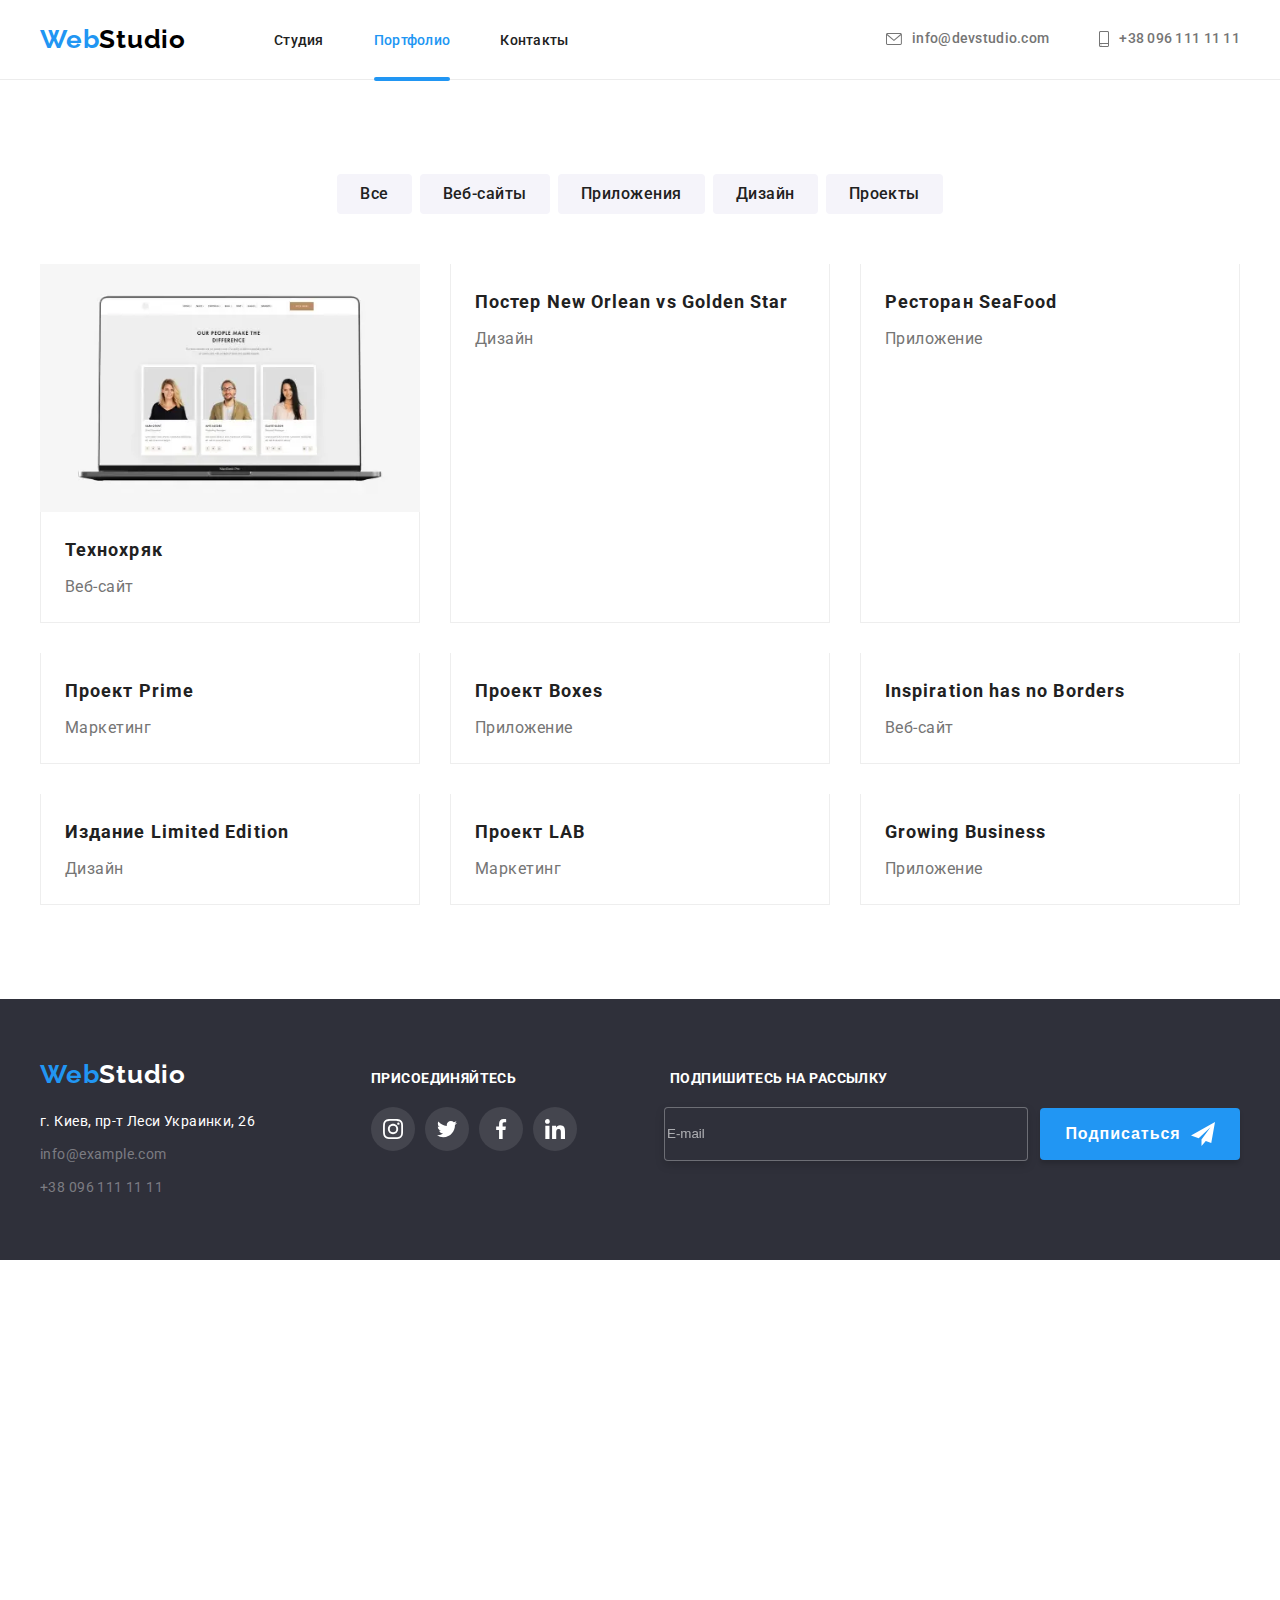
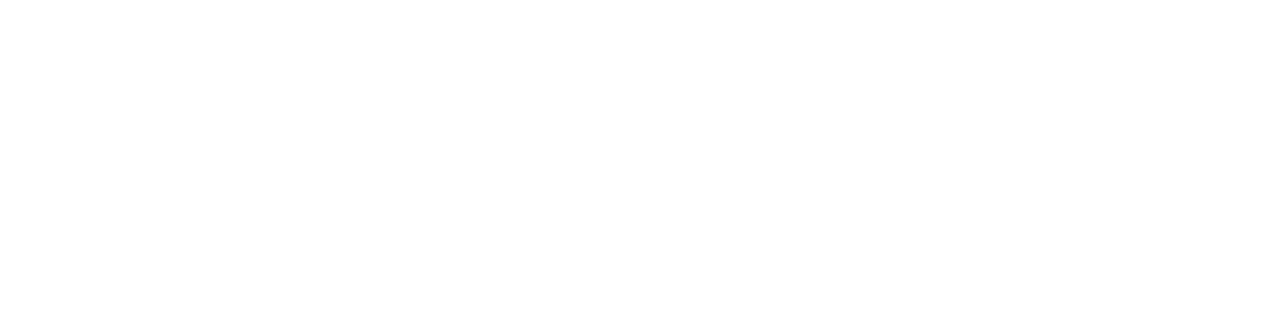
==== commit d396463b: "finished HW8" ====
--- a/portfolio.html
+++ b/portfolio.html
@@ -21,7 +21,7 @@
                 <a class="logo link" href="./index.html" lang="en"> Web<span class="logo-black">Studio</span> </a>
                 <ul class="menu list">
                     <li class="menu__item">
-                        <a class="menu__link link" href="./index.html">Студия</a>
+                        <a class="menu__link link " href="./index.html">Студия</a>
                     </li>
                     <li class="menu__item">
                         <a class="menu__link link menu__link-current" href="./portfolio.html">Портфолио</a>
@@ -31,20 +31,69 @@
                     </li>
                 </ul>
             </nav>
+            <button type="button" class="mobile-menu-open-btn" data-menu-open>
+                <svg class="mobile-menu-open-btn__icon" width="40" height="40">
+                    <use href="./images/sprite.svg#icon-burger"></use>
+                </svg>
+            </button>
             <ul class="contact-header list">
                 <li class="contact-header__item">
-                    <a class="contact-header__link link" href="mailto:info@devstudio.com"> <svg class="contact-header__icon" width="16px"
-                            height="12px">
+                    <a class="contact-header__link link" href="mailto:info@devstudio.com"> <svg class="contact-header__icon"
+                            width="16px" height="12px">
                             <use class="icon-adress-item" href="./images/sprite.svg#icon-mail"></use>
                         </svg> info@devstudio.com</a>
                 </li>
                 <li class="contact-header__item">
-                    <a class="contact-header__link link" href="tel:+380961111111"> <svg class="contact-header__icon" width="10px" height="16px">
+                    <a class="contact-header__link link" href="tel:+380961111111"> <svg class="contact-header__icon"
+                            width="10px" height="16px">
                             <use class="icon-adress-item" href="./images/sprite.svg#icon-smartphone"></use>
                         </svg> +38 096 111 11 11</a>
                 </li>
             </ul>
-        </div>        
+        </div>
+        <div class="mobile-menu" data-menu>
+            <div class="container mobile-menu__container">
+                <button type="button" class="mobile-menu__close-button" data-menu-close>
+                    <svg class="mobile-menu__close-icon" width="40px" height="40px">
+                        <use href="./images/sprite.svg#icon-close"></use>
+                    </svg>
+                </button>
+                <ul class="mobile-nav-menu list">
+                    <li class="mobile-nav-menu__item">
+                        <a class="mobile-nav-menu__link link" href="./index.html">Студия</a>
+                    </li>
+                    <li class="mobile-nav-menu__item">
+                        <a class="mobile-nav-menu__link link" href="./portfolio.html">Портфолио</a>
+                    </li>
+                    <li class="mobile-nav-menu__item">
+                        <a class="mobile-nav-menu__link link" href="#contacts">Контакты</a>
+                    </li>
+                </ul>
+                <ul class="mobile-contacts-menu list">
+                    <li class="mobile-contacts-menu__phone">
+                        <a class="mobile-contacts-menu__link-phone link" href="tel:+380961111111">+38 096 111 11 11</a>
+                    </li>
+                    <li class="mobile-contacts-menu__mail">
+                        <a class="mobile-contacts-menu__link-mail link"
+                            href="mailto:info@devstudio.com">info@devstudio.com</a>
+                    </li>
+                </ul>
+                <ul class="mobile-socials-menu list">
+                    <li class="mobile-socials-menu__item">
+                        <a class="mobile-socials-menu__link link" href="">Instagram</a>
+                    </li>
+                    <li class="mobile-socials-menu__item">
+                        <a class="mobile-socials-menu__link link" href="">Twitter</a>
+                    </li>
+                    <li class="mobile-socials-menu__item">
+                        <a class="mobile-socials-menu__link link" href="">Facebook</a>
+                    </li>
+                    <li class="mobile-socials-menu__item">
+                        <a class="mobile-socials-menu__link link" href="">Linkedin</a>
+                    </li>
+                </ul>
+            </div>
+        </div>
     </header>
     <main>
     <section class="section our-projects">
@@ -71,7 +120,34 @@
                 <li class="projects__item">
                     <a class="projects__link link" href="#">
                         <div class="projects__wrapper">
-                            <img src="./images/projects/technochrak.jpg" alt="Технохряк" width="370" height="294">
+                            <picture>                            
+                                <source srcset="
+                                        ./images/portfolio/desktop/project1-desktop.webp 1x,
+                                        ./images/portfolio/desktop/project1-desktop@2x.webp 2x" media="(min-width: 1200px)" type="image/webp" />
+                            
+                                <source srcset="
+                                        ./images/portfolio/desktop/project1-desktop.jpg 1x,
+                                        ./images/portfolio/desktop/project1-desktop@2x.jpg 2x" media="(min-width: 1200px)" />
+                                
+                                <source srcset="
+                                            ./images/portfolio/tablet/project1-tablet.webp 1x,
+                                            ./images/portfolio/tablet/project1-tablet@2x.webp 2x" media="(min-width: 768px)" type="image/webp" />
+                                
+                                <source srcset="
+                                            ./images/portfolio/tablet/project1-tablet.jpg 1x,
+                                            ./images/portfolio/tablet/project1-tablet@2x.jpg 2x" media="(min-width: 768px)" />
+
+                                <source srcset="
+                                            ./images/portfolio/mobile/project1-mobile.webp 1x,
+                                            ./images/portfolio/mobile/project1-mobile@2x.webp 2x" media="(max-width: 767px)" type="image/webp" />
+
+                                <source srcset="
+                                            ./images/portfolio/mobile/project1-mobile.jpg 1x,
+                                            ./images/portfolio/mobile/project1-mobile@2x.jpg 2x" media="(max-width: 767px)" />
+                                            
+                                <img src="./images/projects/technochrak.jpg" alt="Технохряк" width="100%">
+                            </picture>
+                            
                             <p class="projects__overlay">Ресурс предлагает комплексные предложения с разным уровнем функционала и сервисов. Все это позволит посетителю получить
                             исчерпывающие сведения <br> о компании или частном лице.</p>
                         </div>                        
@@ -84,8 +160,35 @@
                 <li class="projects__item">
                     <a class="projects__link link" href="#">
                         <div class="projects__wrapper">
-                            <img src="./images/projects/poster-no-vs-gs.jpg" alt="Постер New Orlean vs Golden Star" width="370"
-                        height="294">
+                            <picture>
+                            
+                                <source srcset="
+                                            ./images/portfolio/desktop/project2-desktop.webp 1x,
+                                            ./images/portfolio/desktop/project2-desktop@2x.webp 2x" media="(min-width: 1200px)" type="image/webp" />
+                            
+                                <source srcset="
+                                            ./images/portfolio/desktop/project2-desktop.jpg 1x,
+                                            ./images/portfolio/desktop/project2-desktop@2x.jpg 2x" media="(min-width: 1200px)" />
+                            
+                                <source srcset="
+                                            ./images/portfolio/tablet/project2-tablet.webp 1x,
+                                            ./images/portfolio/tablet/project2-tablet@2x.webp 2x" media="(min-width: 768px)" type="image/webp" />
+                            
+                                <source srcset="
+                                            ./images/portfolio/tablet/project2-tablet.jpg 1x,
+                                            ./images/portfolio/tablet/project2-tablet@2x.jpg 2x" media="(min-width: 768px)" />
+                            
+                                <source srcset="
+                                            ./images/portfolio/mobile/project2-mobile.webp 1x,
+                                            ./images/portfolio/mobile/project2-mobile@2x.webp 2x" media="(max-width: 767px)" type="image/webp" />
+                            
+                                <source srcset="
+                                            ./images/portfolio/mobile/project2-mobile.jpg 1x,
+                                            ./images/portfolio/mobile/project2-mobile@2x.jpg 2x" media="(max-width: 767px)" />                            
+                            
+                                <img src="./images/projects/poster-no-vs-gs.jpg" alt="Постер New Orlean vs Golden Star" width="100%">
+                            </picture>
+
                             <p class="projects__overlay">Ресурс предлагает комплексные предложения с разным уровнем функционала и сервисов. Все
                              это позволит посетителю получить исчерпывающие сведения <br> о компании или частном лице.</p>
                         </div>                     
@@ -98,7 +201,34 @@
                 <li class="projects__item">
                     <a class="projects__link link" href="#">
                         <div class="projects__wrapper">
-                            <img src="./images/projects/restoran-seafood.jpg" alt="Ресторан SeaFood" width="370" height="294">
+                            <picture>                            
+                                <source srcset="
+                                            ./images/portfolio/desktop/project3-desktop.webp 1x,
+                                            ./images/portfolio/desktop/project3-desktop@2x.webp 2x" media="(min-width: 1200px)" type="image/webp" />
+                            
+                                <source srcset="
+                                            ./images/portfolio/desktop/project3-desktop.jpg 1x,
+                                            ./images/portfolio/desktop/project3-desktop@2x.jpg 2x" media="(min-width: 1200px)" />
+                            
+                                <source srcset="
+                                            ./images/portfolio/tablet/project3-tablet.webp 1x,
+                                            ./images/portfolio/tablet/project3-tablet@2x.webp 2x" media="(min-width: 768px)" type="image/webp" />
+                            
+                                <source srcset="
+                                            ./images/portfolio/tablet/project3-tablet.jpg 1x,
+                                            ./images/portfolio/tablet/project3-tablet@2x.jpg 2x" media="(min-width: 768px)" />
+                            
+                                <source srcset="
+                                            ./images/portfolio/mobile/project3-mobile.webp 1x,
+                                            ./images/portfolio/mobile/project3-mobile@2x.webp 2x" media="(max-width: 767px)" type="image/webp" />
+                            
+                                <source srcset="
+                                            ./images/portfolio/mobile/project3-mobile.jpg 1x,
+                                            ./images/portfolio/mobile/project3-mobile@2x.jpg 2x" media="(max-width: 767px)" />                            
+                            
+                                <img src="./images/projects/restoran-seafood.jpg" alt="Ресторан SeaFood" width="100%">
+                            </picture>
+                            
                             <p class="projects__overlay">Ресурс предлагает комплексные предложения с разным уровнем функционала и сервисов.
                                 Все это позволит посетителю получить исчерпывающие сведения <br> о компании или частном лице.</p>
                         </div>                    
@@ -111,7 +241,37 @@
                 <li class="projects__item">
                     <a class="projects__link link" href="#">
                         <div class="projects__wrapper">
-                            <img src="./images/projects/project-prime.jpg" alt="Проект Prime" width="370" height="294">
+
+                            <picture>
+
+                                <source srcset="
+                                            ./images/portfolio/desktop/project4-desktop.webp 1x,
+                                            ./images/portfolio/desktop/project4-desktop@2x.webp 2x" media="(min-width: 1200px)" type="image/webp" />
+
+                                <source srcset="
+                                            ./images/portfolio/desktop/project4-desktop.jpg 1x,
+                                            ./images/portfolio/desktop/project4-desktop@2x.jpg 2x" media="(min-width: 1200px)" />
+
+                                <source srcset="
+                                            ./images/portfolio/tablet/project4-tablet.webp 1x,
+                                            ./images/portfolio/tablet/project4-tablet@2x.webp 2x" media="(min-width: 768px)" type="image/webp" />
+
+                                <source srcset="
+                                            ./images/portfolio/tablet/project4-tablet.jpg 1x,
+                                            ./images/portfolio/tablet/project4-tablet@2x.jpg 2x" media="(min-width: 768px)" />
+
+                                <source srcset="
+                                            ./images/portfolio/mobile/project4-mobile.webp 1x,
+                                            ./images/portfolio/mobile/project4-mobile@2x.webp 2x" media="(max-width: 767px)" type="image/webp" />
+
+                                <source srcset="
+                                            ./images/portfolio/mobile/project4-mobile.jpg 1x,
+                                            ./images/portfolio/mobile/project4-mobile@2x.jpg 2x" media="(max-width: 767px)" />
+
+                                <img src="./images/projects/project-prime.jpg" alt="Проект Prime" width="100%">
+
+                            </picture>
+                            
                             <p class="projects__overlay">Ресурс предлагает комплексные предложения с разным уровнем функционала и сервисов.
                                 Все это позволит посетителю получить исчерпывающие сведения <br> о компании или частном лице.</p>
                         </div>                    
@@ -124,7 +284,37 @@
                 <li class="projects__item">
                     <a class="projects__link link" href="#">
                         <div class="projects__wrapper">
-                            <img src="./images/projects/project-boxes.jpg" alt="Проект Boxes" width="370" height="294">
+
+                            <picture>
+
+                                <source srcset="
+                                            ./images/portfolio/desktop/project5-desktop.webp 1x,
+                                            ./images/portfolio/desktop/project5-desktop@2x.webp 2x" media="(min-width: 1200px)" type="image/webp" />
+
+                                <source srcset="
+                                            ./images/portfolio/desktop/project5-desktop.jpg 1x,
+                                            ./images/portfolio/desktop/project5-desktop@2x.jpg 2x" media="(min-width: 1200px)" />
+
+                                <source srcset="
+                                            ./images/portfolio/tablet/project5-tablet.webp 1x,
+                                            ./images/portfolio/tablet/project5-tablet@2x.webp 2x" media="(min-width: 768px)" type="image/webp" />
+
+                                <source srcset="
+                                            ./images/portfolio/tablet/project5-tablet.jpg 1x,
+                                            ./images/portfolio/tablet/project5-tablet@2x.jpg 2x" media="(min-width: 768px)" />
+
+                                <source srcset="
+                                            ./images/portfolio/mobile/project5-mobile.webp 1x,
+                                            ./images/portfolio/mobile/project5-mobile@2x.webp 2x" media="(max-width: 767px)" type="image/webp" />
+
+                                <source srcset="
+                                            ./images/portfolio/mobile/project5-mobile.jpg 1x,
+                                            ./images/portfolio/mobile/project5-mobile@2x.jpg 2x" media="(max-width: 767px)" />
+
+                                <img src="./images/projects/project-boxes.jpg" alt="Проект Boxes" width="100%">
+
+                            </picture>
+                           
                             <p class="projects__overlay">Ресурс предлагает комплексные предложения с разным уровнем функционала и сервисов.
                                 Все это позволит посетителю получить исчерпывающие сведения <br> о компании или частном лице.</p>
                         </div>                    
@@ -137,7 +327,37 @@
                 <li class="projects__item">
                     <a class="projects__link link" href="#">
                         <div class="projects__wrapper">
-                            <img src="./images/projects/inspiration-has-no-borders.jpg" alt="Inspiration has no Borders" width="370" height="294">
+
+                            <picture>
+
+                                <source srcset="
+                                            ./images/portfolio/desktop/project6-desktop.webp 1x,
+                                            ./images/portfolio/desktop/project6-desktop@2x.webp 2x" media="(min-width: 1200px)" type="image/webp" />
+
+                                <source srcset="
+                                            ./images/portfolio/desktop/project6-desktop.jpg 1x,
+                                            ./images/portfolio/desktop/project6-desktop@2x.jpg 2x" media="(min-width: 1200px)" />
+
+                                <source srcset="
+                                            ./images/portfolio/tablet/project6-tablet.webp 1x,
+                                            ./images/portfolio/tablet/project6-tablet@2x.webp 2x" media="(min-width: 768px)" type="image/webp" />
+
+                                <source srcset="
+                                            ./images/portfolio/tablet/project6-tablet.jpg 1x,
+                                            ./images/portfolio/tablet/project6-tablet@2x.jpg 2x" media="(min-width: 768px)" />
+
+                                <source srcset="
+                                            ./images/portfolio/mobile/project6-mobile.webp 1x,
+                                            ./images/portfolio/mobile/project6-mobile@2x.webp 2x" media="(max-width: 767px)" type="image/webp" />
+
+                                <source srcset="
+                                            ./images/portfolio/mobile/project6-mobile.jpg 1x,
+                                            ./images/portfolio/mobile/project6-mobile@2x.jpg 2x" media="(max-width: 767px)" />
+
+                                <img src="./images/projects/inspiration-has-no-borders.jpg" alt="Inspiration has no Borders" width="100%">
+
+                            </picture>
+                            
                             <p class="projects__overlay">Ресурс предлагает комплексные предложения с разным уровнем функционала и сервисов.
                                 Все это позволит посетителю получить исчерпывающие сведения <br> о компании или частном лице.</p>
                         </div>                    
@@ -150,7 +370,37 @@
                 <li class="projects__item">
                     <a class="projects__link link" href="#">
                         <div class="projects__wrapper">
-                            <img src="./images/projects/magazin-limited-edition.jpg" alt="Издание Limited Edition" width="370" height="294">
+
+                            <picture>
+
+                                <source srcset="
+                                            ./images/portfolio/desktop/project7-desktop.webp 1x,
+                                            ./images/portfolio/desktop/project7-desktop@2x.webp 2x" media="(min-width: 1200px)" type="image/webp" />
+
+                                <source srcset="
+                                            ./images/portfolio/desktop/project7-desktop.jpg 1x,
+                                            ./images/portfolio/desktop/project7-desktop@2x.jpg 2x" media="(min-width: 1200px)" />
+
+                                <source srcset="
+                                            ./images/portfolio/tablet/project7-tablet.webp 1x,
+                                            ./images/portfolio/tablet/project7-tablet@2x.webp 2x" media="(min-width: 768px)" type="image/webp" />
+
+                                <source srcset="
+                                            ./images/portfolio/tablet/project7-tablet.jpg 1x,
+                                            ./images/portfolio/tablet/project7-tablet@2x.jpg 2x" media="(min-width: 768px)" />
+
+                                <source srcset="
+                                            ./images/portfolio/mobile/project7-mobile.webp 1x,
+                                            ./images/portfolio/mobile/project7-mobile@2x.webp 2x" media="(max-width: 767px)" type="image/webp" />
+
+                                <source srcset="
+                                            ./images/portfolio/mobile/project7-mobile.jpg 1x,
+                                            ./images/portfolio/mobile/project7-mobile@2x.jpg 2x" media="(max-width: 767px)" />
+
+                                <img src="./images/projects/magazin-limited-edition.jpg" alt="Издание Limited Edition" width="100%">
+
+                            </picture>
+                           
                             <p class="projects__overlay">Ресурс предлагает комплексные предложения с разным уровнем функционала и сервисов.
                                 Все это позволит посетителю получить исчерпывающие сведения <br> о компании или частном лице.</p>
                         </div>                    
@@ -163,7 +413,37 @@
                 <li class="projects__item">
                     <a class="projects__link link" href="#">
                         <div class="projects__wrapper">
-                            <img src="./images/projects/project-lab.jpg" alt="Проект LAB" width="370" height="294">
+
+                            <picture>
+
+                                <source srcset="
+                                            ./images/portfolio/desktop/project8-desktop.webp 1x,
+                                            ./images/portfolio/desktop/project8-desktop@2x.webp 2x" media="(min-width: 1200px)" type="image/webp" />
+
+                                <source srcset="
+                                            ./images/portfolio/desktop/project8-desktop.jpg 1x,
+                                            ./images/portfolio/desktop/project8-desktop@2x.jpg 2x" media="(min-width: 1200px)" />
+
+                                <source srcset="
+                                            ./images/portfolio/tablet/project8-tablet.webp 1x,
+                                            ./images/portfolio/tablet/project8-tablet@2x.webp 2x" media="(min-width: 768px)" type="image/webp" />
+
+                                <source srcset="
+                                            ./images/portfolio/tablet/project8-tablet.jpg 1x,
+                                            ./images/portfolio/tablet/project8-tablet@2x.jpg 2x" media="(min-width: 768px)" />
+
+                                <source srcset="
+                                            ./images/portfolio/mobile/project8-mobile.webp 1x,
+                                            ./images/portfolio/mobile/project8-mobile@2x.webp 2x" media="(max-width: 767px)" type="image/webp" />
+
+                                <source srcset="
+                                            ./images/portfolio/mobile/project8-mobile.jpg 1x,
+                                            ./images/portfolio/mobile/project8-mobile@2x.jpg 2x" media="(max-width: 767px)" />
+
+                                <img src="./images/projects/project-lab.jpg" alt="Проект LAB" width="100%">
+
+                            </picture>
+                            
                             <p class="projects__overlay">Ресурс предлагает комплексные предложения с разным уровнем функционала и сервисов.
                                 Все это позволит посетителю получить исчерпывающие сведения <br> о компании или частном лице.</p>
                         </div>                    
@@ -176,7 +456,37 @@
                 <li class="projects__item">
                     <a class="projects__link link" href="#">
                         <div class="projects__wrapper">
-                            <img src="./images/projects/growing-business.jpg" alt="Growing Business" width="370" height="294">
+
+                            <picture>
+
+                                <source srcset="
+                                            ./images/portfolio/desktop/project9-desktop.webp 1x,
+                                            ./images/portfolio/desktop/project9-desktop@2x.webp 2x" media="(min-width: 1200px)" type="image/webp" />
+
+                                <source srcset="
+                                            ./images/portfolio/desktop/project9-desktop.jpg 1x,
+                                            ./images/portfolio/desktop/project9-desktop@2x.jpg 2x" media="(min-width: 1200px)" />
+
+                                <source srcset="
+                                            ./images/portfolio/tablet/project9-tablet.webp 1x,
+                                            ./images/portfolio/tablet/project9-tablet@2x.webp 2x" media="(min-width: 768px)" type="image/webp" />
+
+                                <source srcset="
+                                            ./images/portfolio/tablet/project9-tablet.jpg 1x,
+                                            ./images/portfolio/tablet/project9-tablet@2x.jpg 2x" media="(min-width: 768px)" />
+
+                                <source srcset="
+                                            ./images/portfolio/mobile/project9-mobile.webp 1x,
+                                            ./images/portfolio/mobile/project9-mobile@2x.webp 2x" media="(max-width: 767px)" type="image/webp" />
+
+                                <source srcset="
+                                            ./images/portfolio/mobile/project9-mobile.jpg 1x,
+                                            ./images/portfolio/mobile/project9-mobile@2x.jpg 2x" media="(max-width: 767px)" />
+
+                                <img src="./images/projects/growing-business.jpg" alt="Growing Business" width="100%">
+
+                            </picture>
+                           
                             <p class="projects__overlay">Ресурс предлагает комплексные предложения с разным уровнем функционала и сервисов.
                                 Все это позволит посетителю получить исчерпывающие сведения <br> о компании или частном лице.</p>
                         </div>                    
@@ -242,18 +552,21 @@
                     </li>
                 </ul>
             </div>
-            <form class="footer-form">
+            <div>
                 <p class="footer-form-description">подпишитесь на рассылку</p>
-                <label class="footer-form-field" for="email">
-                    <input class="footer-form-input" type="email" name="email" id="email" placeholder="E-mail">
-                </label>
-                <button class="footer-form-button" type="submit">Подписаться
-                    <svg class="footer-form-submit-icon" width="24" height="24">
-                        <use href="./images/sprite.svg#icon-icon-send"></use>
-                    </svg>
-                </button>
-            </form>
+                <form class="footer-form">
+                    <label class="footer-form-field" for="email">
+                        <input class="footer-form-input" type="email" name="email" id="email" placeholder="E-mail">
+                    </label>
+                    <button class="footer-form-button" type="submit">Подписаться
+                        <svg class="footer-form-submit-icon" width="24" height="24">
+                            <use href="./images/sprite.svg#icon-icon-send"></use>
+                        </svg>
+                    </button>
+                </form>
+            </div>
         </div>
     </footer>
+    <script src="./js/menu.js"></script>
 </body>
 </html>--- a/css/main.min.css
+++ b/css/main.min.css
@@ -1,2 +1,2 @@
-:root{--primary-font: 'Roboto', sans-serif;--secondary-font: 'Raleway', sans-serif;--accent-color: #2196F3;--primary-font-color: #212121;--secondary-font-color: #757575;--main-background-color: #2F303A;--primary-color: #ffffff}.visually-hidden{position:absolute;width:1px;height:1px;margin:-1px;border:0;padding:0;white-space:nowrap;clip-path:inset(100%);clip:rect(0 0 0 0);overflow:hidden}.modal-close-btn,.modal-form-checkbox-label,.mobile-menu__close-button,.services__overlay,.socials__link,.customers__link,.socials__link-footer{display:flex;align-items:center;justify-content:center}h1,h2,h3,h4,h5,h6,p{margin-top:0;margin-bottom:0}ul,ol{margin-top:0;margin-bottom:0;padding-left:0}img{display:block}.list{list-style:none}.link{text-decoration:none}body{font-family:var(--primary-font);margin:0}.section{padding-top:60px;padding-bottom:60px}.title{font-weight:700;font-size:36px;line-height:1.17;text-align:center;letter-spacing:0.03em;color:var(--primary-font-color);margin-bottom:50px}.container{width:100%;padding-left:15px;padding-right:15px}@media screen and (min-width: 480px){.container{width:480px;margin-top:0;margin-bottom:0;margin-left:auto;margin-right:auto}}@media screen and (min-width: 768px){.container{width:768px;padding-left:0px;padding-right:0px}}@media screen and (min-width: 1200px){.container{width:1200px;margin-top:auto;margin-bottom:auto}}.logo{font-family:var(--secondary-font);font-weight:700;font-size:24px;line-height:1.16;letter-spacing:0.03em;color:var(--accent-color)}.logo-black{font-family:var(--secondary-font);font-weight:700;font-size:24px;line-height:1.16;letter-spacing:0.03em;color:#000000}.logo-white{font-family:var(--secondary-font);font-weight:700;font-size:24px;line-height:1.16;letter-spacing:0.03em;color:var(--primary-color)}.logo-footer{display:block}@media screen and (min-width: 1200px){.logo{font-weight:700;font-size:26px;line-height:1.19}.logo-black{font-weight:700;font-size:26px;line-height:1.19}.logo-white{font-family:var(--secondary-font);font-weight:700;font-size:26px;line-height:1.19;letter-spacing:0.03em;color:var(--primary-color)}}.backdrop{position:fixed;top:0;left:0;width:100%;height:100%;background-color:rgba(0,0,0,0.2);transition:opacity 250ms cubic-bezier(0.4, 0, 0.2, 1),visibility 250ms cubic-bezier(0.4, 0, 0.2, 1)}.is-hidden{opacity:0;visibility:hidden;pointer-events:none}.modal{position:absolute;top:50%;left:50%;transform:translate(-50%, -50%);width:528px;height:581px;padding:40px;background-color:#FFFFFF;box-shadow:0px 1px 3px rgba(0,0,0,0.12),0px 1px 1px rgba(0,0,0,0.14),0px 2px 1px rgba(0,0,0,0.2);border-radius:4px}.modal-close-btn{position:absolute;top:8px;right:8px;width:30px;height:30px;padding:0;border:1px solid rgba(0,0,0,0.1);border-radius:50%;background-color:transparent;transition:fill 250ms cubic-bezier(0.4, 0, 0.2, 1);cursor:pointer}.modal-close-btn:hover,.modal-close-btn:focus{fill:var(--accent-color)}.modal-form{display:flex;flex-direction:column}.modal-form-input{width:100%;height:40px;border:1px solid rgba(33,33,33,0.2);border-radius:4px;padding-left:42px;transition:border-color 250ms cubic-bezier(0.4, 0, 0.2, 1)}.modal-form-input:focus{outline:none;border-color:var(--accent-color)}.modal-form-icon{display:block;position:absolute;top:50%;left:12px;transform:translateY(-50%);transition:fill 250ms cubic-bezier(0.4, 0, 0.2, 1)}.modal-form-input:focus+.modal-form-icon{fill:var(--accent-color)}.modal-form-field-key{display:block;margin-bottom:4px;font-size:12px;line-height:1.17;letter-spacing:0.01em;color:var(--secondary-font-color)}.modal-form-field{margin-bottom:10px}.modal-form-description{margin-bottom:12px;font-weight:700;font-size:20px;line-height:1.15;text-align:center;letter-spacing:0.03em;color:var(--primary-font-color)}.modal-form-input-wraper{position:relative}.modal-form-message{display:block;width:100%;height:120px;border:1px solid rgba(33,33,33,0.2);border-radius:4px;resize:none;padding:12px 16px;transition:border-color 250ms cubic-bezier(0.4, 0, 0.2, 1)}.modal-form-message:focus{outline:none;border-color:var(--accent-color)}.modal-form-message::placeholder{font-size:14px;line-height:1.14;letter-spacing:0.01em;color:rgba(117,117,117,0.5)}.modal-form-checkbox-label{font-size:14px;line-height:1.71;margin-bottom:30px;margin-top:10px;color:var(--secondary-font-color)}.modal-form-checkbox-label::before{display:block;width:16px;height:15px;border:1px solid #212121;border-radius:2px;margin-right:7px;content:'';cursor:pointer}.modal-form-checkbox:checked+.modal-form-checkbox-label::before{background-size:contain;background-origin:border-box;border-color:#2196F3;background-repeat:no-repeat;background-position:center;background-image:url(../images/icon-check.svg)}.modal-form-checkbox:focus+.modal-form-checkbox-label::before{outline:2px solid --accent-color}.modal-form-policy{color:var(--accent-color)}.mobal-form-button{min-width:200px;align-self:center;font-weight:700;font-size:16px;line-height:1.87;letter-spacing:0.06em;padding:10px 55px;border:1px solid transparent;box-shadow:0px 4px 4px rgba(0,0,0,0.15);border-radius:4px;background-color:var(--accent-color);color:var(--primary-color);text-align:center;justify-content:center;transition:background-color 250ms cubic-bezier(0.4, 0, 0.2, 1);cursor:pointer}.mobal-form-button:hover,.mobal-form-button:focus{background-color:#188CE8}.mobile-menu{position:fixed;top:0;left:0;width:100%;height:100%;background-color:#FFFFFF;box-shadow:0px 4px 8px rgba(0,0,0,0.04),0px 2px 4px rgba(0,0,0,0.08),0px 1px 3px rgba(0,0,0,0.16);opacity:0;visibility:hidden;pointer-events:none;transition:opacity 250ms cubic-bezier(0.4, 0, 0.2, 1),visibility 250ms cubic-bezier(0.4, 0, 0.2, 1)}.mobile-menu.is-open{opacity:1;visibility:visible;pointer-events:auto}.mobile-menu__container{position:relative;padding-top:48px;padding-bottom:48px;padding-left:40px}.mobile-menu__close-button{position:absolute;border:none;background-color:transparent;padding:0;line-height:0;top:10px;right:15px;width:30px;height:30px;transition:fill 250ms cubic-bezier(0.4, 0, 0.2, 1);cursor:pointer}.mobile-menu__close-button:hover,.mobile-menu__close-button:focus{fill:var(--accent-color)}.mobile-nav-menu{margin-bottom:302px}.mobile-nav-menu__item:not(:last-child){margin-bottom:32px}.mobile-nav-menu__link{font-weight:500;font-size:40px;line-height:1,17;letter-spacing:0.02em;color:#212121}.mobile-nav-menu__link:hover,.mobile-nav-menu__link:focus{color:var(--accent-color)}.mobile-contacts-menu__link-phone{font-weight:500;font-size:34px;line-height:1.17;letter-spacing:0.02em;color:#757575}.mobile-contacts-menu__link-phone:hover,.mobile-contacts-menu__link-phone:focus{color:var(--accent-color)}.mobile-contacts-menu__link-mail{font-weight:500;font-size:24px;line-height:1.16;letter-spacing:0.02em;color:#757575}.mobile-contacts-menu__link-mail:hover,.mobile-contacts-menu__link-mail:focus{color:var(--accent-color)}.mobile-contacts-menu__phone{margin-bottom:32px}.mobile-contacts-menu__mail{margin-bottom:64px}.mobile-socials-menu{display:flex}.mobile-socials-menu__item{position:relative}.mobile-socials-menu__link{font-weight:500;font-size:18px;line-height:1.22;letter-spacing:0.02em;color:var(--accent-color)}.mobile-socials-menu__item:not(:last-child){margin-right:20px}.mobile-socials-menu__item:not(:last-child)::after{content:'';position:absolute;top:0px;right:-10px;width:1px;height:100%;border:1px solid rgba(33,33,33,0.2)}.menu{display:none}.contact-header{display:none}.header{border-bottom:1px solid #ECECEC;padding-top:10px;padding-bottom:10px}.header__container{width:480px;display:flex;align-items:center;justify-content:space-between}.mobile-menu-open-btn{border:none;background-color:transparent;padding:0;line-height:0}.mobile-menu-open-btn:hover,.mobile-menu-open-btn:focus{fill:var(--accent-color)}@media screen and (min-width: 768px){.mobile-menu-open-btn{display:none}.header__container{padding-top:6px;padding-bottom:6px;justify-content:center}.header-navigation{display:flex}.menu{display:flex;align-items:center;margin-left:88px}.menu__item{position:relative}.menu__item:not(:last-child){margin-right:50px}.contact-header{display:flex;flex-wrap:wrap;margin-left:84px}.menu__link{font-weight:500;font-size:14px;line-height:1.14;letter-spacing:0.02em;color:var(--primary-font-color);transition:color 250ms cubic-bezier(0.4, 0, 0.2, 1)}.menu__link:hover,.menu__link:focus{color:var(--accent-color)}.menu .menu__link.menu__link-current{color:var(--accent-color)}.menu__link.menu__link-current::after{content:'';display:block;width:100%;height:4px;border-radius:2px;position:absolute;top:46px;background-color:#2196F3}.contact-header__link{display:flex;align-items:center;font-weight:500;font-size:12px;line-height:1.14;letter-spacing:0.02em;color:var(--secondary-font-color);transition:color 250ms cubic-bezier(0.4, 0, 0.2, 1)}.contact-header__link:hover,.contact-header__link:focus{color:var(--accent-color)}.contact-header__icon{margin-right:10px;fill:#757575;transition:fill 250ms cubic-bezier(0.4, 0, 0.2, 1)}.contact-header__link:hover .contact-header__icon,.contact-header__link:focus .contact-header__icon{fill:var(--accent-color)}.contact-header__item{padding-top:5px;padding-bottom:5px}}@media screen and (min-width: 1200px){.header{padding-top:0;padding-bottom:0}.header__container{width:1200px;padding-left:15px;padding-right:15px;margin-left:auto;margin-right:auto;margin-top:auto;margin-bottom:auto;display:flex;align-items:center;padding-top:24px;padding-bottom:24px}.contact-header{display:flex;margin-left:auto}.contact-header__item:not(:last-child){margin-right:50px}.contact-header__link{display:flex;align-items:center;font-weight:500;font-size:14px;line-height:1.14;letter-spacing:0.02em;color:var(--secondary-font-color);transition:color 250ms cubic-bezier(0.4, 0, 0.2, 1)}.contact-header__link:hover,.contact-header__link:focus{color:var(--accent-color)}.contact-header__icon{margin-right:10px;fill:#757575;transition:fill 250ms cubic-bezier(0.4, 0, 0.2, 1)}.contact-header__link:hover .contact-header__icon,.contact-header__link:focus .contact-header__icon{fill:var(--accent-color)}}.hero{height:400px;width:480px;background-image:linear-gradient(to right, rgba(47,48,58,0.4), rgba(47,48,58,0.4)),url("../../images/hero-section/hero-bg-mobile.jpg");background-color:var(--main-background-color);background-size:cover;background-repeat:no-repeat;background-position:center;margin-left:auto;margin-right:auto;padding-top:118px;padding-bottom:118px;text-align:center}@media (min-device-pixel-ratio: 2), (min-resolution: 192dpi), (min-resolution: 2dppx){.hero{background-image:linear-gradient(to right, rgba(47,48,58,0.4), rgba(47,48,58,0.4)),url(../../images/hero-section/hero-bg-mobile@2x.jpg)}}.hero__title{font-weight:900;font-size:26px;line-height:1.62;text-align:center;letter-spacing:0.06em;text-transform:uppercase;color:var(--primary-color);margin:0 auto 30px}.modal-btn{font-weight:700;font-size:16px;line-height:1.87;letter-spacing:0.06em;background-color:var(--accent-color);color:var(--primary-color);text-align:center;transition:background-color 250ms cubic-bezier(0.4, 0, 0.2, 1);padding:10px 32px;min-width:200px;border:1px solid transparent;border-radius:4px;cursor:pointer}.modal-btn:hover,.modal-btn:focus{background-color:#188CE8}@media screen and (min-width: 768px){.hero{width:768px;background-image:linear-gradient(to right, rgba(47,48,58,0.4), rgba(47,48,58,0.4)),url("../../images/hero-section/hero-bg-tablet.jpg")}}@media screen and (min-width: 768px) and (min-device-pixel-ratio: 2), screen and (min-width: 768px) and (min-resolution: 192dpi), screen and (min-width: 768px) and (min-resolution: 2dppx){.hero{background-image:linear-gradient(to right, rgba(47,48,58,0.4), rgba(47,48,58,0.4)),url(../../images/hero-section/hero-bg-tablet@2x.jpg)}}@media screen and (min-width: 1200px){.hero{width:1600px;height:600px;background-image:linear-gradient(to right, rgba(47,48,58,0.4), rgba(47,48,58,0.4)),url("../../images/hero-section/hero-bg-desktop.jpg");padding-top:200px;padding-bottom:200px}}@media screen and (min-width: 1200px) and (min-device-pixel-ratio: 2), screen and (min-width: 1200px) and (min-resolution: 192dpi), screen and (min-width: 1200px) and (min-resolution: 2dppx){.hero{background-image:linear-gradient(to right, rgba(47,48,58,0.4), rgba(47,48,58,0.4)),url(../../images/hero-section/hero-bg-desktop@2x.jpg)}}@media screen and (min-width: 1200px){.hero__title{width:696px;height:120px;font-weight:900;font-size:44px;line-height:1.36;text-align:center;letter-spacing:0.06em;text-transform:uppercase;color:var(--primary-color);margin-left:auto;margin-right:auto;margin-bottom:30px}}.benefit__list{width:480px}.benefit__image{width:450px;height:120px;display:flex;align-items:center;justify-content:center;border-radius:4px;background-color:#F5F4FA}.benefit__title{width:270px;height:16px;font-weight:700;font-size:14px;line-height:1.14;letter-spacing:0.03em;text-transform:uppercase;color:var(--primary-font-color);margin-bottom:10px;margin-top:30px;margin-left:auto;margin-right:auto;text-align:center}.benefit__description{width:450px;height:50px;font-size:14px;line-height:1.71;letter-spacing:0.03em;color:var(--secondary-font-color)}.service{padding-top:0px}.services__card{position:relative}.services__card:not(:last-child){margin-right:30px}.services__overlay{position:absolute;bottom:0;width:100%;height:70px;background-color:rgba(47,48,58,0.8);font-weight:700;font-size:14px;line-height:1.14;letter-spacing:0.03em;text-transform:uppercase;color:#FFFFFF}.services{display:flex;flex-wrap:wrap}.employees__title{font-weight:500;font-size:16px;line-height:1.19;text-align:center;letter-spacing:0.03em;color:var(--primary-font-color);margin-bottom:10px}.employees__content{padding-top:30px;padding-bottom:30px}.employees__description{font-size:16px;line-height:1.19;text-align:center;letter-spacing:0.03em;color:var(--secondary-font-color);margin-bottom:16px}.employees{background-color:#F5F4FA}.employees__item{background-color:var(--primary-color);box-shadow:0px 1px 3px rgba(0,0,0,0.12),0px 1px 1px rgba(0,0,0,0.14),0px 2px 1px rgba(0,0,0,0.2);border-radius:0px 0px 4px 4px}.employees__item:not(:last-child){margin-right:30px}.employees__list{display:flex;flex-wrap:wrap}.socials{display:flex;justify-content:center}.socials__link{width:44px;height:44px;border-radius:50%;fill:#AFB1B8;background-color:var(--primary-color);transition:background-color 250ms cubic-bezier(0.4, 0, 0.2, 1),fill 250ms cubic-bezier(0.4, 0, 0.2, 1)}.socials__link:hover,.socials__link:focus{background-color:var(--accent-color)}.socials__link:hover .socials__icon,.socials__link:focus .socials__icon{fill:var(--primary-color)}.socials__item:not(:last-child){margin-right:10px}.customers__list{display:flex;justify-content:center}.customers__item{width:170px;height:92px}.customers__item:not(:last-child){margin-right:30px}.customers__link{width:100%;height:100%;border:1px solid #AFB1B8;border-radius:4px;fill:#AFB1B8;background-color:var(--primary-color);transition:border 250ms cubic-bezier(0.4, 0, 0.2, 1)}.customers__link:hover,.customers__link:focus{border:1px solid var(--accent-color);border-radius:4px}.customers__icon{transition:fill 250ms cubic-bezier(0.4, 0, 0.2, 1)}.customers__link:hover .customers__icon,.customers__link:focus .customers__icon{fill:var(--accent-color)}address{font-style:normal;font-weight:400}.page-footer{background-color:var(--main-background-color);padding-top:60px;padding-bottom:60px}.contact-footer{margin-top:20px}.contact-footer__address{font-size:14px;line-height:1.71;letter-spacing:0.03em;color:var(--primary-color);transition:color 250ms cubic-bezier(0.4, 0, 0.2, 1)}.contact-footer__address:hover,.contact-footer__address:focus{color:var(--accent-color)}.contact-footer__link{font-size:14px;line-height:1.71;letter-spacing:0.03em;color:#FFFFFF60;transition:color 250ms cubic-bezier(0.4, 0, 0.2, 1)}.contact-footer__link:hover,.contact-footer__link:focus{color:var(--accent-color)}.contact-footer__item:not(:last-child){margin-bottom:9px}.footer-container{display:flex;align-items:baseline}.footer-leftside{margin-right:70px;flex-grow:1}.footer-rightside{margin-right:93px}.footer-title{margin-bottom:20px;font-size:14px;line-height:1.14;letter-spacing:0.03em;text-transform:uppercase;color:var(--primary-color)}.socials__footer{display:flex;justify-content:center}.socials__link-footer{width:44px;height:44px;border-radius:50%;fill:var(--primary-color);background-color:rgba(255,255,255,0.1);transition:background-color 250ms cubic-bezier(0.4, 0, 0.2, 1)}.socials__link-footer:hover,.socials__link-footer:focus{background-color:var(--accent-color)}.socials__item:not(:last-child){margin-right:10px}.socials__icon{transition:fill 250ms cubic-bezier(0.4, 0, 0.2, 1)}.socials__link-footer:hover .socials__icon,.socials__link-footer:focus .socials__icon{fill:var(--primary-color)}.footer-form{display:block;justify-content:flex-end}.footer-form-description{font-family:'Roboto';font-style:normal;font-weight:700;font-size:14px;line-height:1.14;letter-spacing:0.03em;margin-bottom:20px;text-transform:uppercase;color:#FFFFFF}.footer-form-input{width:358px;height:50px;border:1px solid rgba(255,255,255,0.3);filter:drop-shadow(0px 4px 4px rgba(0,0,0,0.15));border-radius:4px;background-color:#2F303A;color:#FFFFFF;outline:none}.footer-form-input::placeholder{color:rgba(255,255,255,0.6)}.footer-form-field{margin-right:12px}.footer-form-button{display:inline-flex;align-items:center;min-width:200px;align-self:center;font-weight:700;font-size:16px;line-height:1.87;letter-spacing:0.06em;padding-top:10px;padding-bottom:10px;border:1px solid transparent;box-shadow:0px 4px 4px rgba(0,0,0,0.15);border-radius:4px;background-color:var(--accent-color);color:var(--primary-color);justify-content:center;transition:background-color 250ms cubic-bezier(0.4, 0, 0.2, 1);cursor:pointer}.footer-form-button:hover,.footer-form-button:focus{background-color:#188CE8}.footer-form-submit-icon{margin-left:10px}.navigation{display:flex;margin-bottom:50px;justify-content:center}.our-projects{padding-top:94px;padding-bottom:94px}.navigation__item:not(:last-child){margin-right:8px}.nav-button{font-family:inherit;font-weight:500;font-size:16px;line-height:1.63;letter-spacing:0.03em;background-color:#F5F4FA;color:var(--primary-font-color);border-radius:4px;border:1px solid transparent;padding:6px 22px;cursor:pointer;transition:color 250ms cubic-bezier(0.4, 0, 0.2, 1),background-color 250ms cubic-bezier(0.4, 0, 0.2, 1),box-shadow 250ms cubic-bezier(0.4, 0, 0.2, 1)}.nav-button:hover,.nav-button:focus{color:var(--primary-color);background-color:var(--accent-color);box-shadow:0px 3px 1px rgba(0,0,0,0.1),0px 1px 2px rgba(0,0,0,0.08),0px 2px 2px rgba(0,0,0,0.12);border-radius:4px}.projects{display:flex;flex-wrap:wrap}.projects__item:not(:nth-child(3n)){margin-right:30px}.projects__item:nth-child(-n+6){margin-bottom:30px}.projects__link{display:block;transition:box-shadow 250ms cubic-bezier(0.4, 0, 0.2, 1)}.projects__link:hover,.projects__link:focus{box-shadow:0px 1px 1px rgba(0,0,0,0.12),0px 4px 4px rgba(0,0,0,0.06),1px 4px 6px rgba(0,0,0,0.16)}.projects__content{padding-top:20px;padding-bottom:20px;padding-left:24px;padding-right:24px;border:1px solid #EEEEEE;border-top:none}.projects__title{font-weight:700;font-size:18px;line-height:2.0;letter-spacing:0.06em;color:var(--primary-font-color);margin-bottom:4px}.projects__description{font-size:16px;line-height:1.87;letter-spacing:0.03em;color:var(--secondary-font-color)}.projects__wrapper{position:relative;overflow:hidden}.projects__overlay{position:absolute;width:100%;height:100%;top:0;left:0;font-family:'Roboto', sans-serif;font-style:normal;font-weight:400;font-size:18px;line-height:1.56;letter-spacing:0.03em;color:rgba(255,255,255,0.9);background-color:rgba(33,150,243,0.9);padding:63px 24px;transform:translateY(100%);transition:transform 250ms cubic-bezier(0.4, 0, 0.2, 1)}.projects__link:hover .projects__overlay,.projects__link:focus .projects__overlay{transform:translateY(0)}
+:root{--primary-font: 'Roboto', sans-serif;--secondary-font: 'Raleway', sans-serif;--accent-color: #2196F3;--primary-font-color: #212121;--secondary-font-color: #757575;--main-background-color: #2F303A;--primary-color: #ffffff}.visually-hidden{position:absolute;width:1px;height:1px;margin:-1px;border:0;padding:0;white-space:nowrap;clip-path:inset(100%);clip:rect(0 0 0 0);overflow:hidden}.modal-close-btn,.modal-form-checkbox-label,.mobile-menu__close-button,.services__overlay,.socials__link,.customers__link,.socials__link-footer{display:flex;align-items:center;justify-content:center}h1,h2,h3,h4,h5,h6,p{margin-top:0;margin-bottom:0}ul,ol{margin-top:0;margin-bottom:0;padding-left:0}img{display:block}.list{list-style:none}.link{text-decoration:none}body{font-family:var(--primary-font);margin:0}body.modal-open{overflow:hidden}.section-title{font-weight:700;font-size:28px;line-height:1.17;text-align:center;letter-spacing:0.03em;color:var(--primary-font-color);padding-top:60px;margin-bottom:30px}@media screen and (min-width: 1200px){.section-title{font-size:36px;padding-top:0}}.container{width:100%;padding-left:15px;padding-right:15px;margin-left:auto;margin-right:auto}@media screen and (min-width: 480px){.container{width:480px;margin-top:0;margin-bottom:0}}@media screen and (min-width: 768px){.container{width:768px;padding-left:0px;padding-right:0px}}@media screen and (min-width: 1200px){.container{width:1200px;padding-left:15px;padding-right:15px;margin-top:auto;margin-bottom:auto}}.logo{font-family:var(--secondary-font);font-weight:700;font-size:24px;line-height:1.16;letter-spacing:0.03em;color:var(--accent-color)}.logo-black{font-family:var(--secondary-font);font-weight:700;font-size:24px;line-height:1.16;letter-spacing:0.03em;color:#000000}.logo-white{font-family:var(--secondary-font);font-weight:700;font-size:24px;line-height:1.16;letter-spacing:0.03em;color:var(--primary-color)}.logo-footer{display:block}@media screen and (min-width: 1200px){.logo-footer{text-align:left}}@media screen and (min-width: 1200px){.logo{font-weight:700;font-size:26px;line-height:1.19}.logo-black{font-weight:700;font-size:26px;line-height:1.19}.logo-white{font-family:var(--secondary-font);font-weight:700;font-size:26px;line-height:1.19;letter-spacing:0.03em;color:var(--primary-color)}}.backdrop{position:fixed;padding:93px 15px 94px;top:0;left:0;width:100%;height:100%;background-color:rgba(0,0,0,0.2);overflow-y:scroll;transition:opacity 250ms cubic-bezier(0.4, 0, 0.2, 1),visibility 250ms cubic-bezier(0.4, 0, 0.2, 1)}.is-hidden{opacity:0;visibility:hidden;pointer-events:none}.modal{position:absolute;width:450px;width:100%;top:50%;left:50%;transform:translate(-50%, -50%);padding:40px;background-color:#FFFFFF;box-shadow:0px 1px 3px rgba(0,0,0,0.12),0px 1px 1px rgba(0,0,0,0.14),0px 2px 1px rgba(0,0,0,0.2);border-radius:4px}@media screen and (max-width: 767px){.modal{max-width:450px}}@media screen and (min-width: 1200px){.modal{position:absolute;width:528px;height:581px}}.modal-close-btn{position:absolute;top:8px;right:8px;width:30px;height:30px;padding:0;border:1px solid rgba(0,0,0,0.1);border-radius:50%;background-color:transparent;transition:fill 250ms cubic-bezier(0.4, 0, 0.2, 1);cursor:pointer}.modal-close-btn:hover,.modal-close-btn:focus{fill:var(--accent-color)}.modal{width:450px;height:609px}.modal-form{display:flex;flex-direction:column}.modal-form-input{width:100%;height:40px;border:1px solid rgba(33,33,33,0.2);border-radius:4px;padding-left:42px;transition:border-color 250ms cubic-bezier(0.4, 0, 0.2, 1)}.modal-form-input:focus{outline:none;border-color:var(--accent-color)}.modal-form-icon{display:block;position:absolute;top:50%;left:12px;transform:translateY(-50%);transition:fill 250ms cubic-bezier(0.4, 0, 0.2, 1)}.modal-form-input:focus+.modal-form-icon{fill:var(--accent-color)}.modal-form-field-key{display:block;margin-bottom:4px;font-size:12px;line-height:1.17;letter-spacing:0.01em;color:var(--secondary-font-color)}.modal-form-field{margin-bottom:10px}.modal-form-description{margin-bottom:12px;font-weight:700;font-size:20px;line-height:1.15;text-align:center;letter-spacing:0.03em;color:var(--primary-font-color)}.modal-form-input-wraper{position:relative}.modal-form-message{display:block;width:100%;height:120px;border:1px solid rgba(33,33,33,0.2);border-radius:4px;resize:none;padding:12px 16px;transition:border-color 250ms cubic-bezier(0.4, 0, 0.2, 1)}.modal-form-message:focus{outline:none;border-color:var(--accent-color)}.modal-form-message::placeholder{font-size:14px;line-height:1.14;letter-spacing:0.01em;color:rgba(117,117,117,0.5)}.modal-form-checkbox-label{font-size:12px;line-height:1.71;margin-bottom:31px;margin-top:10px;color:var(--secondary-font-color)}.modal-form-checkbox-label::before{display:block;width:16px;height:15px;border:1px solid #212121;border-radius:2px;margin-right:7px;content:'';cursor:pointer}.modal-form-checkbox:checked+.modal-form-checkbox-label::before{background-size:contain;background-origin:border-box;border-color:#2196F3;background-repeat:no-repeat;background-position:center;background-image:url(../images/icon-check.svg)}.modal-form-checkbox:focus+.modal-form-checkbox-label::before{outline:2px solid --accent-color}.modal-form-policy{color:var(--accent-color)}.modal-form-button{min-width:200px;align-self:center;font-weight:700;font-size:16px;line-height:1.87;letter-spacing:0.06em;padding:10px 55px;border:1px solid transparent;box-shadow:0px 4px 4px rgba(0,0,0,0.15);border-radius:4px;background-color:var(--accent-color);color:var(--primary-color);text-align:center;justify-content:center;transition:background-color 250ms cubic-bezier(0.4, 0, 0.2, 1);cursor:pointer}.modal-form-button:hover,.modal-form-button:focus{background-color:#188CE8}@media screen and (min-width: 1200px){.modal-form-checkbox-label{font-size:14px}.modal{width:528px;height:581px}}.mobile-menu{position:fixed;top:0;left:0;width:100%;height:100%;background-color:#FFFFFF;box-shadow:0px 4px 8px rgba(0,0,0,0.04),0px 2px 4px rgba(0,0,0,0.08),0px 1px 3px rgba(0,0,0,0.16);opacity:0;visibility:hidden;pointer-events:none;transition:opacity 250ms cubic-bezier(0.4, 0, 0.2, 1),visibility 250ms cubic-bezier(0.4, 0, 0.2, 1);z-index:1}.mobile-menu.is-open{opacity:1;visibility:visible;pointer-events:auto}.mobile-menu__container{position:relative;padding-top:48px;padding-bottom:48px;padding-left:40px}.mobile-menu__close-button{position:absolute;border:none;background-color:transparent;padding:0;line-height:0;top:10px;right:15px;width:30px;height:30px;transition:fill 250ms cubic-bezier(0.4, 0, 0.2, 1);cursor:pointer}.mobile-menu__close-button:hover,.mobile-menu__close-button:focus{fill:var(--accent-color)}.mobile-nav-menu{margin-bottom:302px}.mobile-nav-menu__item:not(:last-child){margin-bottom:32px}.mobile-nav-menu__link{font-weight:500;font-size:40px;line-height:1,17;letter-spacing:0.02em;color:#212121}.mobile-nav-menu__link:hover,.mobile-nav-menu__link:focus{color:var(--accent-color)}.mobile-contacts-menu__link-phone{font-weight:500;font-size:34px;line-height:1.17;letter-spacing:0.02em;color:#757575}.mobile-contacts-menu__link-phone:hover,.mobile-contacts-menu__link-phone:focus{color:var(--accent-color)}.mobile-contacts-menu__link-mail{font-weight:500;font-size:24px;line-height:1.16;letter-spacing:0.02em;color:#757575}.mobile-contacts-menu__link-mail:hover,.mobile-contacts-menu__link-mail:focus{color:var(--accent-color)}.mobile-contacts-menu__phone{margin-bottom:32px}.mobile-contacts-menu__mail{margin-bottom:64px}.mobile-socials-menu{display:flex}.mobile-socials-menu__item{position:relative}.mobile-socials-menu__link{font-weight:500;font-size:18px;line-height:1.22;letter-spacing:0.02em;color:var(--accent-color)}.mobile-socials-menu__item:not(:last-child){margin-right:20px}.mobile-socials-menu__item:not(:last-child)::after{content:'';position:absolute;top:0px;right:-10px;width:1px;height:100%;border:1px solid rgba(33,33,33,0.2)}.header{align-items:center;border-bottom:1px solid #ECECEC;padding-top:10px;padding-bottom:10px;margin-left:auto;margin-right:auto}@media screen and (min-width: 1200px){.header{padding-top:0;padding-bottom:0;margin:0 auto}}.header__container{display:flex;align-items:center;justify-content:space-between}@media screen and (min-width: 480px){.header__container{width:480px}}@media screen and (min-width: 768px){.header__container{width:768px;padding-top:6px;padding-bottom:6px;justify-content:center}}@media screen and (min-width: 1200px){.header__container{width:1200px;padding:24px 15px;margin:0 auto}}.menu{display:none}@media screen and (min-width: 768px){.menu{display:flex;align-items:center;margin-left:88px}}.contact-header{display:none}@media screen and (min-width: 768px){.contact-header{display:flex;flex-wrap:wrap;margin-left:84px}}@media screen and (min-width: 1200px){.contact-header{flex-wrap:nowrap;margin-left:auto}}.mobile-menu-open-btn{border:none;background-color:transparent;padding:0;line-height:0}.mobile-menu-open-btn:hover,.mobile-menu-open-btn:focus{fill:var(--accent-color)}@media screen and (min-width: 768px){.mobile-menu-open-btn{display:none}}@media screen and (min-width: 768px){.contact-header__link{display:flex;align-items:center;font-weight:500;font-size:12px;line-height:1.14;letter-spacing:0.02em;color:var(--secondary-font-color);transition:color 250ms cubic-bezier(0.4, 0, 0.2, 1)}.contact-header__link:hover,.contact-header__link:focus{color:var(--accent-color)}}@media screen and (min-width: 1200px){.contact-header__link{font-size:14px}}@media screen and (min-width: 768px){.header-navigation{display:flex}.menu__item{position:relative}.menu__item:not(:last-child){margin-right:50px}.menu__link{font-weight:500;font-size:14px;line-height:1.14;letter-spacing:0.02em;color:var(--primary-font-color);transition:color 250ms cubic-bezier(0.4, 0, 0.2, 1)}.menu__link:hover,.menu__link:focus{color:var(--accent-color)}.menu .menu__link.menu__link-current{color:var(--accent-color)}.menu__link.menu__link-current::after{content:'';display:block;width:100%;height:4px;border-radius:2px;position:absolute;top:47px;background-color:#2196F3}}.contact-header__icon{margin-right:10px;fill:#757575;transition:fill 250ms cubic-bezier(0.4, 0, 0.2, 1)}.contact-header__link:hover .contact-header__icon,.contact-header__link:focus .contact-header__icon{fill:var(--accent-color)}.contact-header__item{padding-top:5px;padding-bottom:5px}@media screen and (min-width: 1200px){.contact-header__item:not(:last-child){margin-right:50px}}.hero{margin-left:auto;margin-right:auto;background-image:linear-gradient(to right, rgba(47,48,58,0.4), rgba(47,48,58,0.4)),url("../../images/hero-section/hero-bg-mobile.jpg");background-color:var(--main-background-color);background-size:cover;background-repeat:no-repeat;background-position:center;padding-top:118px;padding-bottom:118px;text-align:center}@media screen and (min-width: 480px){.hero{width:480px;height:400px}}@media (min-device-pixel-ratio: 2), (min-resolution: 192dpi), (min-resolution: 2dppx){.hero{background-image:linear-gradient(to right, rgba(47,48,58,0.4), rgba(47,48,58,0.4)),url(../../images/hero-section/hero-bg-mobile@2x.jpg)}}@media screen and (min-width: 768px){.hero{width:768px;background-image:linear-gradient(to right, rgba(47,48,58,0.4), rgba(47,48,58,0.4)),url("../../images/hero-section/hero-bg-tablet.jpg")}}@media screen and (min-width: 768px) and (min-device-pixel-ratio: 2), screen and (min-width: 768px) and (min-resolution: 192dpi), screen and (min-width: 768px) and (min-resolution: 2dppx){.hero{background-image:linear-gradient(to right, rgba(47,48,58,0.4), rgba(47,48,58,0.4)),url(../../images/hero-section/hero-bg-tablet@2x.jpg)}}@media screen and (min-width: 1200px){.hero{width:100%;max-width:1600px;height:600px;background-image:linear-gradient(to right, rgba(47,48,58,0.4), rgba(47,48,58,0.4)),url("../../images/hero-section/hero-bg-desktop.jpg");padding-top:200px;padding-bottom:200px}}@media screen and (min-width: 1200px) and (min-device-pixel-ratio: 2), screen and (min-width: 1200px) and (min-resolution: 192dpi), screen and (min-width: 1200px) and (min-resolution: 2dppx){.hero{background-image:linear-gradient(to right, rgba(47,48,58,0.4), rgba(47,48,58,0.4)),url(../../images/hero-section/hero-bg-desktop@2x.jpg)}}.hero__title{font-weight:900;font-size:26px;line-height:1.62;text-align:center;letter-spacing:0.06em;text-transform:uppercase;color:var(--primary-color);margin:0 auto 30px}@media screen and (min-width: 1200px){.hero__title{font-size:44px;line-height:1.36}}.modal-btn{font-weight:700;font-size:16px;line-height:1.87;letter-spacing:0.06em;background-color:var(--accent-color);color:var(--primary-color);text-align:center;transition:background-color 250ms cubic-bezier(0.4, 0, 0.2, 1);padding:10px 32px;min-width:200px;border:1px solid transparent;border-radius:4px;cursor:pointer}.modal-btn:hover,.modal-btn:focus{background-color:#188CE8}@media screen and (max-width: 1199px){.benefit{padding-top:60px;padding-bottom:60px}}@media screen and (min-width: 768px) and (max-width: 1199px){.benefit__set{display:flex;flex-wrap:wrap;justify-content:center;margin:-15px}}@media screen and (min-width: 1200px){.benefit__set{margin-top:94px;margin-bottom:94px}}.benefit__item{display:inline-block}@media screen and (min-width: 480px){.benefit__item{width:450px}}@media screen and (max-width: 767px){.benefit__item:not(:last-child){margin-bottom:30px}}@media screen and (min-width: 768px) and (max-width: 1199px){.benefit__item{width:calc((100% - 60px)/2);padding-left:15px;padding-right:15px;margin:15px}}@media screen and (min-width: 1200px){.benefit__item{width:270px;margin:0;padding-left:0;padding-right:0}.benefit__item:not(:first-child){margin-left:-4px}.benefit__item:not(:last-child){margin-right:30px}}.benefit__image{max-width:450px;height:120px;display:flex;align-items:center;justify-content:center;border-radius:4px;background-color:#F5F4FA;margin-left:auto;margin-right:auto}@media screen and (min-width: 480px){.benefit__image{width:450px}}@media screen and (min-width: 768px){.benefit__image{width:354px}}@media screen and (min-width: 1200px){.benefit__image{width:270px;margin:0px}}.benefit__title{font-weight:700;font-size:14px;line-height:1.14;letter-spacing:0.03em;text-transform:uppercase;color:var(--primary-font-color);margin-bottom:10px;margin-top:30px;margin-left:auto;margin-right:auto;text-align:center}@media screen and (min-width: 768px){.benefit__title{text-align:left}}.benefit__description{font-size:14px;line-height:1.71;letter-spacing:0.03em;color:var(--secondary-font-color);margin-left:auto;margin-right:auto}.service{padding-top:0px;padding-bottom:94px}@media screen and (max-width: 1199px){.service{display:none}}.services__card{position:relative}.services__card:not(:last-child){margin-right:30px}.services__overlay{position:absolute;bottom:0;width:100%;height:70px;background-color:rgba(47,48,58,0.8);font-weight:700;font-size:14px;line-height:1.14;letter-spacing:0.03em;text-transform:uppercase;color:#FFFFFF}.services{display:flex;flex-wrap:wrap}.employees__list{padding:0;margin:0;display:flex;flex-wrap:wrap}@media screen and (min-width: 768px) and (max-width: 1199px){.employees__list{margin:-15px}}.employees{background-color:#F5F4FA}@media screen and (max-width: 1199px){.employees{padding-bottom:60px}}@media screen and (min-width: 1200px){.employees{padding-top:94px;padding-bottom:94px}}.employees__item{background-color:var(--primary-color);box-shadow:0px 1px 3px rgba(0,0,0,0.12),0px 1px 1px rgba(0,0,0,0.14),0px 2px 1px rgba(0,0,0,0.2);border-radius:0px 0px 4px 4px}@media screen and (min-width: 768px) and (max-width: 1199px){.employees__item{margin:15px}}@media screen and (max-width: 767px){.employees__item:not(:last-child){margin-bottom:30px}}@media screen and (min-width: 1200px){.employees__item:not(:last-child){margin-right:30px}}@media screen and (max-width: 1199px){.employees__content{padding-top:30px;padding-bottom:24px}}@media screen and (min-width: 1200px){.employees__content{padding-top:30px;padding-bottom:30px}}.employees__title{font-weight:500;font-size:16px;line-height:1.19;text-align:center;letter-spacing:0.03em;color:var(--primary-font-color);margin-bottom:10px}.employees__description{font-size:16px;line-height:1.19;text-align:center;letter-spacing:0.03em;color:var(--secondary-font-color);margin-bottom:16px}.socials{display:flex;justify-content:center}.socials__link{width:44px;height:44px;border-radius:50%;fill:#AFB1B8;background-color:var(--primary-color);transition:background-color 250ms cubic-bezier(0.4, 0, 0.2, 1),fill 250ms cubic-bezier(0.4, 0, 0.2, 1)}.socials__link:hover,.socials__link:focus{background-color:var(--accent-color)}.socials__link:hover .socials__icon,.socials__link:focus .socials__icon{fill:var(--primary-color)}.socials__item:not(:last-child){margin-right:10px}@media screen and (max-width: 1199px){.customers{padding-bottom:60px}}@media screen and (min-width: 1200px){.customers{padding-top:94px;padding-bottom:94px}}.customers__list{display:flex;justify-content:center}@media screen and (min-width: 320px) and (max-width: 1199px){.customers__list{flex-wrap:wrap}}@media screen and (max-width: 767px){.customers__list{margin:-15px}}.customers__item{margin:15px;height:92px}@media screen and (max-width: 767px){.customers__item{width:calc((100% - 60px) / 2)}}@media screen and (min-width: 768px) and (max-width: 1199px){.customers__item{width:calc((100% - 90px) / 3)}}@media screen and (min-width: 1200px){.customers__item{width:170px;height:92px}}.customers__link{width:100%;height:100%;border:1px solid #AFB1B8;border-radius:4px;fill:#AFB1B8;background-color:var(--primary-color);transition:border 250ms cubic-bezier(0.4, 0, 0.2, 1)}.customers__link:hover,.customers__link:focus{border:1px solid var(--accent-color);border-radius:4px}.customers__icon{transition:fill 250ms cubic-bezier(0.4, 0, 0.2, 1)}.customers__link:hover .customers__icon,.customers__link:focus .customers__icon{fill:var(--accent-color)}address{font-style:normal;font-weight:400}.page-footer{background-color:var(--main-background-color);padding-top:60px;padding-bottom:60px;text-align:center}@media screen and (min-width: 768px) and (max-width: 1199px){.footer-container{display:flex;justify-content:space-around;flex-wrap:wrap}}@media screen and (min-width: 1200px){.footer-container{display:flex;align-items:baseline}}.contact-footer{margin-top:20px;margin-bottom:60px}@media screen and (min-width: 1200px){.contact-footer{margin-bottom:0px;text-align:left}}.contact-footer__address{font-size:14px;line-height:1.71;letter-spacing:0.03em;color:var(--primary-color);transition:color 250ms cubic-bezier(0.4, 0, 0.2, 1)}.contact-footer__address:hover,.contact-footer__address:focus{color:var(--accent-color)}.contact-footer__link{font-size:14px;line-height:1.71;letter-spacing:0.03em;color:#FFFFFF60;transition:color 250ms cubic-bezier(0.4, 0, 0.2, 1)}.contact-footer__link:hover,.contact-footer__link:focus{color:var(--accent-color)}.contact-footer__item:not(:last-child){margin-bottom:9px}.footer-title{margin-bottom:20px;font-size:14px;line-height:1.14;letter-spacing:0.03em;text-transform:uppercase;color:var(--primary-color)}@media screen and (min-width: 1200px){.footer-title{text-align:left}}@media screen and (min-width: 1200px){.footer-leftside{margin-right:70px;flex-grow:1}}@media screen and (max-width: 1199px){.footer-rightside{margin-bottom:60px}}@media screen and (min-width: 1200px){.footer-rightside{margin-right:93px}}.socials__footer{display:flex;justify-content:center}.socials__link-footer{width:44px;height:44px;border-radius:50%;fill:var(--primary-color);background-color:rgba(255,255,255,0.1);transition:background-color 250ms cubic-bezier(0.4, 0, 0.2, 1)}.socials__link-footer:hover,.socials__link-footer:focus{background-color:var(--accent-color)}.socials__item:not(:last-child){margin-right:10px}.socials__icon{transition:fill 250ms cubic-bezier(0.4, 0, 0.2, 1)}.socials__link-footer:hover .socials__icon,.socials__link-footer:focus .socials__icon{fill:var(--primary-color)}@media screen and (min-width: 768px) and (max-width: 1199px){.footer-form{width:450px;display:flex;flex-direction:column;justify-content:flex-end}}@media screen and (min-width: 1200px){.footer-form{width:570px;display:flex;justify-content:flex-end}}.footer-form-description{font-family:'Roboto';font-style:normal;font-weight:700;font-size:14px;line-height:1.14;letter-spacing:0.03em;margin-bottom:20px;text-transform:uppercase;text-align:center;color:#FFFFFF}@media screen and (min-width: 1200px){.footer-form-description{text-align:left}}.footer-form-input{width:100%;height:50px;border:1px solid rgba(255,255,255,0.3);filter:drop-shadow(0px 4px 4px rgba(0,0,0,0.15));border-radius:4px;background-color:#2F303A;color:#FFFFFF;margin-bottom:20px;outline:none}.footer-form-input::placeholder{color:rgba(255,255,255,0.6)}@media screen and (min-width: 1200px){.footer-form-input{width:358px;margin-bottom:0px}}@media screen and (min-width: 1200px){.footer-form-field{margin-right:12px;margin-bottom:0}}.footer-form-button{display:inline-flex;align-items:center;min-width:200px;align-self:center;font-weight:700;font-size:16px;line-height:1.87;letter-spacing:0.06em;padding-top:10px;padding-bottom:10px;border:1px solid transparent;box-shadow:0px 4px 4px rgba(0,0,0,0.15);border-radius:4px;background-color:var(--accent-color);color:var(--primary-color);justify-content:center;transition:background-color 250ms cubic-bezier(0.4, 0, 0.2, 1);cursor:pointer}.footer-form-button:hover,.footer-form-button:focus{background-color:#188CE8}.footer-form-submit-icon{margin-left:10px}.navigation{display:flex;flex-wrap:wrap;margin-bottom:50px;justify-content:center}@media screen and (max-width: 1199px){.navigation{margin-bottom:30px}}@media screen and (max-width: 767px){.navigation{justify-content:left}}.navigation__item:not(:last-child){margin-right:8px}@media screen and (max-width: 767px){.navigation__item:nth-child(-n+3){margin-bottom:15px}}.nav-button{font-family:inherit;font-weight:500;font-size:16px;line-height:1.63;letter-spacing:0.03em;background-color:#F5F4FA;color:var(--primary-font-color);border-radius:4px;border:1px solid transparent;padding:6px 22px;cursor:pointer;transition:color 250ms cubic-bezier(0.4, 0, 0.2, 1),background-color 250ms cubic-bezier(0.4, 0, 0.2, 1),box-shadow 250ms cubic-bezier(0.4, 0, 0.2, 1)}.nav-button:hover,.nav-button:focus{color:var(--primary-color);background-color:var(--accent-color);box-shadow:0px 3px 1px rgba(0,0,0,0.1),0px 1px 2px rgba(0,0,0,0.08),0px 2px 2px rgba(0,0,0,0.12);border-radius:4px}@media screen and (min-width: 768px){.projects{display:flex;flex-wrap:wrap;margin:-15px}}.projects__wrapper{position:relative;overflow:hidden}.our-projects{padding-top:60px;padding-bottom:60px}@media screen and (min-width: 1200px){.our-projects{padding-top:94px;padding-bottom:94px}}.projects__item{margin:15px}@media screen and (min-width: 1200px){.projects__item{width:calc((100% - 90px) / 3)}}@media screen and (min-width: 768px) and (max-width: 1199px){.projects__item{width:calc((100% - 60px) / 2)}}@media screen and (max-width: 767px){.projects__item:not(:last-child){margin-bottom:30px}}.projects__link{display:flex;flex-direction:column;height:100%;color:inherit;text-decoration:none;transition:box-shadow 250ms cubic-bezier(0.4, 0, 0.2, 1)}.projects__link:hover,.projects__link:focus{box-shadow:0px 1px 1px rgba(0,0,0,0.12),0px 4px 4px rgba(0,0,0,0.06),1px 4px 6px rgba(0,0,0,0.16)}.projects__content{flex-grow:1;padding-top:20px;padding-bottom:20px;padding-left:24px;border:1px solid #EEEEEE;border-top:none}.projects__title{font-weight:700;font-size:18px;line-height:2;letter-spacing:0.06em;color:var(--primary-font-color);margin-bottom:4px}.projects__description{font-size:16px;line-height:1.87;letter-spacing:0.03em;color:var(--secondary-font-color)}.projects__overlay{position:absolute;width:100%;height:100%;top:0;left:0;font-family:'Roboto', sans-serif;font-style:normal;font-weight:400;font-size:18px;line-height:1.56;letter-spacing:0.03em;color:rgba(255,255,255,0.9);background-color:rgba(33,150,243,0.9);padding:63px 24px;transform:translateY(100%);transition:transform 250ms cubic-bezier(0.4, 0, 0.2, 1)}.projects__link:hover .projects__overlay,.projects__link:focus .projects__overlay{transform:translateY(0)}
 /*# sourceMappingURL=main.min.css.map */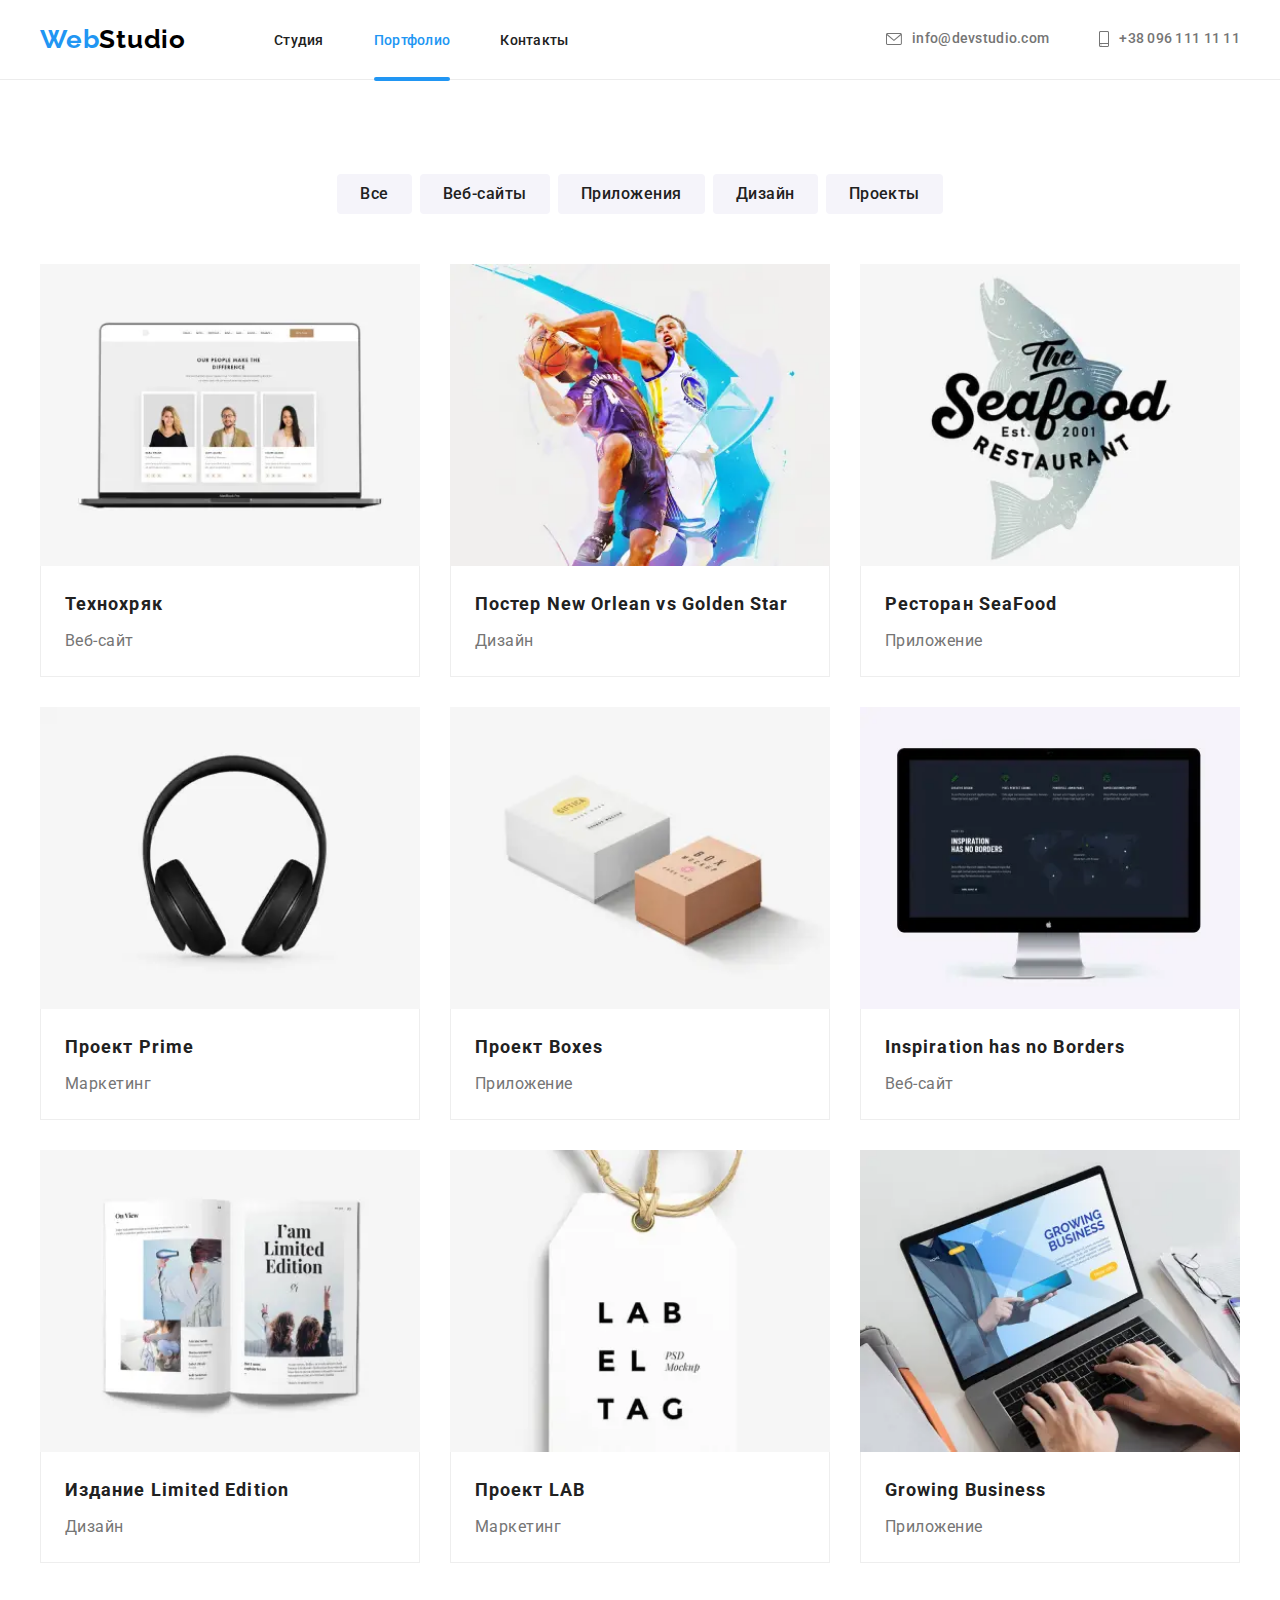
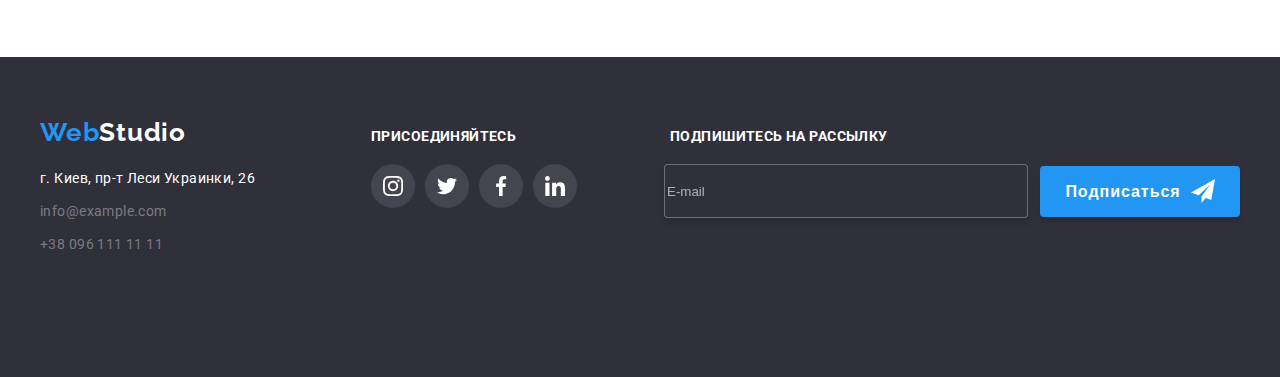
==== commit 00000a1a: "changed code after mentor" ====
--- a/portfolio.html
+++ b/portfolio.html
@@ -15,6 +15,7 @@
     <link rel="stylesheet" href="./css/main.min.css">    
 </head>
 <body>
+    <!-- HEADER -->
     <header class="header">
         <div class="container header__container">
             <nav class="header-navigation">
@@ -51,6 +52,7 @@
                 </li>
             </ul>
         </div>
+        <!-- MOBILE-MENU -->
         <div class="mobile-menu" data-menu>
             <div class="container mobile-menu__container">
                 <button type="button" class="mobile-menu__close-button" data-menu-close>
@@ -63,13 +65,14 @@
                         <a class="mobile-nav-menu__link link" href="./index.html">Студия</a>
                     </li>
                     <li class="mobile-nav-menu__item">
-                        <a class="mobile-nav-menu__link link" href="./portfolio.html">Портфолио</a>
+                        <a class="mobile-nav-menu__link link menu__link-current" href="./portfolio.html">Портфолио</a>
                     </li>
                     <li class="mobile-nav-menu__item">
                         <a class="mobile-nav-menu__link link" href="#contacts">Контакты</a>
                     </li>
                 </ul>
-                <ul class="mobile-contacts-menu list">
+                <div>
+                 <ul class="mobile-contacts-menu list">
                     <li class="mobile-contacts-menu__phone">
                         <a class="mobile-contacts-menu__link-phone link" href="tel:+380961111111">+38 096 111 11 11</a>
                     </li>
@@ -91,7 +94,8 @@
                     <li class="mobile-socials-menu__item">
                         <a class="mobile-socials-menu__link link" href="">Linkedin</a>
                     </li>
-                </ul>
+                </ul>   
+                </div>                
             </div>
         </div>
     </header>
@@ -504,7 +508,7 @@
         <div class="footer-container container">
             <div class="footer-leftside">
                 <a class="logo-footer logo link" href="./index.html"> Web<span class="logo-white">Studio</span></a>
-                <address id="contacts">
+                <address class="footer-leftside__adress" id="contacts">
                     <ul class="contact-footer list">
                         <li class="contact-footer__item">
                             <a class="contact-footer__address link" href="https://goo.gl/maps/N3cb1Y7R8XNuQPWY6"
--- a/css/main.min.css
+++ b/css/main.min.css
@@ -1,2 +1,2 @@
-:root{--primary-font: 'Roboto', sans-serif;--secondary-font: 'Raleway', sans-serif;--accent-color: #2196F3;--primary-font-color: #212121;--secondary-font-color: #757575;--main-background-color: #2F303A;--primary-color: #ffffff}.visually-hidden{position:absolute;width:1px;height:1px;margin:-1px;border:0;padding:0;white-space:nowrap;clip-path:inset(100%);clip:rect(0 0 0 0);overflow:hidden}.modal-close-btn,.modal-form-checkbox-label,.mobile-menu__close-button,.services__overlay,.socials__link,.customers__link,.socials__link-footer{display:flex;align-items:center;justify-content:center}h1,h2,h3,h4,h5,h6,p{margin-top:0;margin-bottom:0}ul,ol{margin-top:0;margin-bottom:0;padding-left:0}img{display:block}.list{list-style:none}.link{text-decoration:none}body{font-family:var(--primary-font);margin:0}body.modal-open{overflow:hidden}.section-title{font-weight:700;font-size:28px;line-height:1.17;text-align:center;letter-spacing:0.03em;color:var(--primary-font-color);padding-top:60px;margin-bottom:30px}@media screen and (min-width: 1200px){.section-title{font-size:36px;padding-top:0}}.container{width:100%;padding-left:15px;padding-right:15px;margin-left:auto;margin-right:auto}@media screen and (min-width: 480px){.container{width:480px;margin-top:0;margin-bottom:0}}@media screen and (min-width: 768px){.container{width:768px;padding-left:0px;padding-right:0px}}@media screen and (min-width: 1200px){.container{width:1200px;padding-left:15px;padding-right:15px;margin-top:auto;margin-bottom:auto}}.logo{font-family:var(--secondary-font);font-weight:700;font-size:24px;line-height:1.16;letter-spacing:0.03em;color:var(--accent-color)}.logo-black{font-family:var(--secondary-font);font-weight:700;font-size:24px;line-height:1.16;letter-spacing:0.03em;color:#000000}.logo-white{font-family:var(--secondary-font);font-weight:700;font-size:24px;line-height:1.16;letter-spacing:0.03em;color:var(--primary-color)}.logo-footer{display:block}@media screen and (min-width: 1200px){.logo-footer{text-align:left}}@media screen and (min-width: 1200px){.logo{font-weight:700;font-size:26px;line-height:1.19}.logo-black{font-weight:700;font-size:26px;line-height:1.19}.logo-white{font-family:var(--secondary-font);font-weight:700;font-size:26px;line-height:1.19;letter-spacing:0.03em;color:var(--primary-color)}}.backdrop{position:fixed;padding:93px 15px 94px;top:0;left:0;width:100%;height:100%;background-color:rgba(0,0,0,0.2);overflow-y:scroll;transition:opacity 250ms cubic-bezier(0.4, 0, 0.2, 1),visibility 250ms cubic-bezier(0.4, 0, 0.2, 1)}.is-hidden{opacity:0;visibility:hidden;pointer-events:none}.modal{position:absolute;width:450px;width:100%;top:50%;left:50%;transform:translate(-50%, -50%);padding:40px;background-color:#FFFFFF;box-shadow:0px 1px 3px rgba(0,0,0,0.12),0px 1px 1px rgba(0,0,0,0.14),0px 2px 1px rgba(0,0,0,0.2);border-radius:4px}@media screen and (max-width: 767px){.modal{max-width:450px}}@media screen and (min-width: 1200px){.modal{position:absolute;width:528px;height:581px}}.modal-close-btn{position:absolute;top:8px;right:8px;width:30px;height:30px;padding:0;border:1px solid rgba(0,0,0,0.1);border-radius:50%;background-color:transparent;transition:fill 250ms cubic-bezier(0.4, 0, 0.2, 1);cursor:pointer}.modal-close-btn:hover,.modal-close-btn:focus{fill:var(--accent-color)}.modal{width:450px;height:609px}.modal-form{display:flex;flex-direction:column}.modal-form-input{width:100%;height:40px;border:1px solid rgba(33,33,33,0.2);border-radius:4px;padding-left:42px;transition:border-color 250ms cubic-bezier(0.4, 0, 0.2, 1)}.modal-form-input:focus{outline:none;border-color:var(--accent-color)}.modal-form-icon{display:block;position:absolute;top:50%;left:12px;transform:translateY(-50%);transition:fill 250ms cubic-bezier(0.4, 0, 0.2, 1)}.modal-form-input:focus+.modal-form-icon{fill:var(--accent-color)}.modal-form-field-key{display:block;margin-bottom:4px;font-size:12px;line-height:1.17;letter-spacing:0.01em;color:var(--secondary-font-color)}.modal-form-field{margin-bottom:10px}.modal-form-description{margin-bottom:12px;font-weight:700;font-size:20px;line-height:1.15;text-align:center;letter-spacing:0.03em;color:var(--primary-font-color)}.modal-form-input-wraper{position:relative}.modal-form-message{display:block;width:100%;height:120px;border:1px solid rgba(33,33,33,0.2);border-radius:4px;resize:none;padding:12px 16px;transition:border-color 250ms cubic-bezier(0.4, 0, 0.2, 1)}.modal-form-message:focus{outline:none;border-color:var(--accent-color)}.modal-form-message::placeholder{font-size:14px;line-height:1.14;letter-spacing:0.01em;color:rgba(117,117,117,0.5)}.modal-form-checkbox-label{font-size:12px;line-height:1.71;margin-bottom:31px;margin-top:10px;color:var(--secondary-font-color)}.modal-form-checkbox-label::before{display:block;width:16px;height:15px;border:1px solid #212121;border-radius:2px;margin-right:7px;content:'';cursor:pointer}.modal-form-checkbox:checked+.modal-form-checkbox-label::before{background-size:contain;background-origin:border-box;border-color:#2196F3;background-repeat:no-repeat;background-position:center;background-image:url(../images/icon-check.svg)}.modal-form-checkbox:focus+.modal-form-checkbox-label::before{outline:2px solid --accent-color}.modal-form-policy{color:var(--accent-color)}.modal-form-button{min-width:200px;align-self:center;font-weight:700;font-size:16px;line-height:1.87;letter-spacing:0.06em;padding:10px 55px;border:1px solid transparent;box-shadow:0px 4px 4px rgba(0,0,0,0.15);border-radius:4px;background-color:var(--accent-color);color:var(--primary-color);text-align:center;justify-content:center;transition:background-color 250ms cubic-bezier(0.4, 0, 0.2, 1);cursor:pointer}.modal-form-button:hover,.modal-form-button:focus{background-color:#188CE8}@media screen and (min-width: 1200px){.modal-form-checkbox-label{font-size:14px}.modal{width:528px;height:581px}}.mobile-menu{position:fixed;top:0;left:0;width:100%;height:100%;background-color:#FFFFFF;box-shadow:0px 4px 8px rgba(0,0,0,0.04),0px 2px 4px rgba(0,0,0,0.08),0px 1px 3px rgba(0,0,0,0.16);opacity:0;visibility:hidden;pointer-events:none;transition:opacity 250ms cubic-bezier(0.4, 0, 0.2, 1),visibility 250ms cubic-bezier(0.4, 0, 0.2, 1);z-index:1}.mobile-menu.is-open{opacity:1;visibility:visible;pointer-events:auto}.mobile-menu__container{position:relative;padding-top:48px;padding-bottom:48px;padding-left:40px}.mobile-menu__close-button{position:absolute;border:none;background-color:transparent;padding:0;line-height:0;top:10px;right:15px;width:30px;height:30px;transition:fill 250ms cubic-bezier(0.4, 0, 0.2, 1);cursor:pointer}.mobile-menu__close-button:hover,.mobile-menu__close-button:focus{fill:var(--accent-color)}.mobile-nav-menu{margin-bottom:302px}.mobile-nav-menu__item:not(:last-child){margin-bottom:32px}.mobile-nav-menu__link{font-weight:500;font-size:40px;line-height:1,17;letter-spacing:0.02em;color:#212121}.mobile-nav-menu__link:hover,.mobile-nav-menu__link:focus{color:var(--accent-color)}.mobile-contacts-menu__link-phone{font-weight:500;font-size:34px;line-height:1.17;letter-spacing:0.02em;color:#757575}.mobile-contacts-menu__link-phone:hover,.mobile-contacts-menu__link-phone:focus{color:var(--accent-color)}.mobile-contacts-menu__link-mail{font-weight:500;font-size:24px;line-height:1.16;letter-spacing:0.02em;color:#757575}.mobile-contacts-menu__link-mail:hover,.mobile-contacts-menu__link-mail:focus{color:var(--accent-color)}.mobile-contacts-menu__phone{margin-bottom:32px}.mobile-contacts-menu__mail{margin-bottom:64px}.mobile-socials-menu{display:flex}.mobile-socials-menu__item{position:relative}.mobile-socials-menu__link{font-weight:500;font-size:18px;line-height:1.22;letter-spacing:0.02em;color:var(--accent-color)}.mobile-socials-menu__item:not(:last-child){margin-right:20px}.mobile-socials-menu__item:not(:last-child)::after{content:'';position:absolute;top:0px;right:-10px;width:1px;height:100%;border:1px solid rgba(33,33,33,0.2)}.header{align-items:center;border-bottom:1px solid #ECECEC;padding-top:10px;padding-bottom:10px;margin-left:auto;margin-right:auto}@media screen and (min-width: 1200px){.header{padding-top:0;padding-bottom:0;margin:0 auto}}.header__container{display:flex;align-items:center;justify-content:space-between}@media screen and (min-width: 480px){.header__container{width:480px}}@media screen and (min-width: 768px){.header__container{width:768px;padding-top:6px;padding-bottom:6px;justify-content:center}}@media screen and (min-width: 1200px){.header__container{width:1200px;padding:24px 15px;margin:0 auto}}.menu{display:none}@media screen and (min-width: 768px){.menu{display:flex;align-items:center;margin-left:88px}}.contact-header{display:none}@media screen and (min-width: 768px){.contact-header{display:flex;flex-wrap:wrap;margin-left:84px}}@media screen and (min-width: 1200px){.contact-header{flex-wrap:nowrap;margin-left:auto}}.mobile-menu-open-btn{border:none;background-color:transparent;padding:0;line-height:0}.mobile-menu-open-btn:hover,.mobile-menu-open-btn:focus{fill:var(--accent-color)}@media screen and (min-width: 768px){.mobile-menu-open-btn{display:none}}@media screen and (min-width: 768px){.contact-header__link{display:flex;align-items:center;font-weight:500;font-size:12px;line-height:1.14;letter-spacing:0.02em;color:var(--secondary-font-color);transition:color 250ms cubic-bezier(0.4, 0, 0.2, 1)}.contact-header__link:hover,.contact-header__link:focus{color:var(--accent-color)}}@media screen and (min-width: 1200px){.contact-header__link{font-size:14px}}@media screen and (min-width: 768px){.header-navigation{display:flex}.menu__item{position:relative}.menu__item:not(:last-child){margin-right:50px}.menu__link{font-weight:500;font-size:14px;line-height:1.14;letter-spacing:0.02em;color:var(--primary-font-color);transition:color 250ms cubic-bezier(0.4, 0, 0.2, 1)}.menu__link:hover,.menu__link:focus{color:var(--accent-color)}.menu .menu__link.menu__link-current{color:var(--accent-color)}.menu__link.menu__link-current::after{content:'';display:block;width:100%;height:4px;border-radius:2px;position:absolute;top:47px;background-color:#2196F3}}.contact-header__icon{margin-right:10px;fill:#757575;transition:fill 250ms cubic-bezier(0.4, 0, 0.2, 1)}.contact-header__link:hover .contact-header__icon,.contact-header__link:focus .contact-header__icon{fill:var(--accent-color)}.contact-header__item{padding-top:5px;padding-bottom:5px}@media screen and (min-width: 1200px){.contact-header__item:not(:last-child){margin-right:50px}}.hero{margin-left:auto;margin-right:auto;background-image:linear-gradient(to right, rgba(47,48,58,0.4), rgba(47,48,58,0.4)),url("../../images/hero-section/hero-bg-mobile.jpg");background-color:var(--main-background-color);background-size:cover;background-repeat:no-repeat;background-position:center;padding-top:118px;padding-bottom:118px;text-align:center}@media screen and (min-width: 480px){.hero{width:480px;height:400px}}@media (min-device-pixel-ratio: 2), (min-resolution: 192dpi), (min-resolution: 2dppx){.hero{background-image:linear-gradient(to right, rgba(47,48,58,0.4), rgba(47,48,58,0.4)),url(../../images/hero-section/hero-bg-mobile@2x.jpg)}}@media screen and (min-width: 768px){.hero{width:768px;background-image:linear-gradient(to right, rgba(47,48,58,0.4), rgba(47,48,58,0.4)),url("../../images/hero-section/hero-bg-tablet.jpg")}}@media screen and (min-width: 768px) and (min-device-pixel-ratio: 2), screen and (min-width: 768px) and (min-resolution: 192dpi), screen and (min-width: 768px) and (min-resolution: 2dppx){.hero{background-image:linear-gradient(to right, rgba(47,48,58,0.4), rgba(47,48,58,0.4)),url(../../images/hero-section/hero-bg-tablet@2x.jpg)}}@media screen and (min-width: 1200px){.hero{width:100%;max-width:1600px;height:600px;background-image:linear-gradient(to right, rgba(47,48,58,0.4), rgba(47,48,58,0.4)),url("../../images/hero-section/hero-bg-desktop.jpg");padding-top:200px;padding-bottom:200px}}@media screen and (min-width: 1200px) and (min-device-pixel-ratio: 2), screen and (min-width: 1200px) and (min-resolution: 192dpi), screen and (min-width: 1200px) and (min-resolution: 2dppx){.hero{background-image:linear-gradient(to right, rgba(47,48,58,0.4), rgba(47,48,58,0.4)),url(../../images/hero-section/hero-bg-desktop@2x.jpg)}}.hero__title{font-weight:900;font-size:26px;line-height:1.62;text-align:center;letter-spacing:0.06em;text-transform:uppercase;color:var(--primary-color);margin:0 auto 30px}@media screen and (min-width: 1200px){.hero__title{font-size:44px;line-height:1.36}}.modal-btn{font-weight:700;font-size:16px;line-height:1.87;letter-spacing:0.06em;background-color:var(--accent-color);color:var(--primary-color);text-align:center;transition:background-color 250ms cubic-bezier(0.4, 0, 0.2, 1);padding:10px 32px;min-width:200px;border:1px solid transparent;border-radius:4px;cursor:pointer}.modal-btn:hover,.modal-btn:focus{background-color:#188CE8}@media screen and (max-width: 1199px){.benefit{padding-top:60px;padding-bottom:60px}}@media screen and (min-width: 768px) and (max-width: 1199px){.benefit__set{display:flex;flex-wrap:wrap;justify-content:center;margin:-15px}}@media screen and (min-width: 1200px){.benefit__set{margin-top:94px;margin-bottom:94px}}.benefit__item{display:inline-block}@media screen and (min-width: 480px){.benefit__item{width:450px}}@media screen and (max-width: 767px){.benefit__item:not(:last-child){margin-bottom:30px}}@media screen and (min-width: 768px) and (max-width: 1199px){.benefit__item{width:calc((100% - 60px)/2);padding-left:15px;padding-right:15px;margin:15px}}@media screen and (min-width: 1200px){.benefit__item{width:270px;margin:0;padding-left:0;padding-right:0}.benefit__item:not(:first-child){margin-left:-4px}.benefit__item:not(:last-child){margin-right:30px}}.benefit__image{max-width:450px;height:120px;display:flex;align-items:center;justify-content:center;border-radius:4px;background-color:#F5F4FA;margin-left:auto;margin-right:auto}@media screen and (min-width: 480px){.benefit__image{width:450px}}@media screen and (min-width: 768px){.benefit__image{width:354px}}@media screen and (min-width: 1200px){.benefit__image{width:270px;margin:0px}}.benefit__title{font-weight:700;font-size:14px;line-height:1.14;letter-spacing:0.03em;text-transform:uppercase;color:var(--primary-font-color);margin-bottom:10px;margin-top:30px;margin-left:auto;margin-right:auto;text-align:center}@media screen and (min-width: 768px){.benefit__title{text-align:left}}.benefit__description{font-size:14px;line-height:1.71;letter-spacing:0.03em;color:var(--secondary-font-color);margin-left:auto;margin-right:auto}.service{padding-top:0px;padding-bottom:94px}@media screen and (max-width: 1199px){.service{display:none}}.services__card{position:relative}.services__card:not(:last-child){margin-right:30px}.services__overlay{position:absolute;bottom:0;width:100%;height:70px;background-color:rgba(47,48,58,0.8);font-weight:700;font-size:14px;line-height:1.14;letter-spacing:0.03em;text-transform:uppercase;color:#FFFFFF}.services{display:flex;flex-wrap:wrap}.employees__list{padding:0;margin:0;display:flex;flex-wrap:wrap}@media screen and (min-width: 768px) and (max-width: 1199px){.employees__list{margin:-15px}}.employees{background-color:#F5F4FA}@media screen and (max-width: 1199px){.employees{padding-bottom:60px}}@media screen and (min-width: 1200px){.employees{padding-top:94px;padding-bottom:94px}}.employees__item{background-color:var(--primary-color);box-shadow:0px 1px 3px rgba(0,0,0,0.12),0px 1px 1px rgba(0,0,0,0.14),0px 2px 1px rgba(0,0,0,0.2);border-radius:0px 0px 4px 4px}@media screen and (min-width: 768px) and (max-width: 1199px){.employees__item{margin:15px}}@media screen and (max-width: 767px){.employees__item:not(:last-child){margin-bottom:30px}}@media screen and (min-width: 1200px){.employees__item:not(:last-child){margin-right:30px}}@media screen and (max-width: 1199px){.employees__content{padding-top:30px;padding-bottom:24px}}@media screen and (min-width: 1200px){.employees__content{padding-top:30px;padding-bottom:30px}}.employees__title{font-weight:500;font-size:16px;line-height:1.19;text-align:center;letter-spacing:0.03em;color:var(--primary-font-color);margin-bottom:10px}.employees__description{font-size:16px;line-height:1.19;text-align:center;letter-spacing:0.03em;color:var(--secondary-font-color);margin-bottom:16px}.socials{display:flex;justify-content:center}.socials__link{width:44px;height:44px;border-radius:50%;fill:#AFB1B8;background-color:var(--primary-color);transition:background-color 250ms cubic-bezier(0.4, 0, 0.2, 1),fill 250ms cubic-bezier(0.4, 0, 0.2, 1)}.socials__link:hover,.socials__link:focus{background-color:var(--accent-color)}.socials__link:hover .socials__icon,.socials__link:focus .socials__icon{fill:var(--primary-color)}.socials__item:not(:last-child){margin-right:10px}@media screen and (max-width: 1199px){.customers{padding-bottom:60px}}@media screen and (min-width: 1200px){.customers{padding-top:94px;padding-bottom:94px}}.customers__list{display:flex;justify-content:center}@media screen and (min-width: 320px) and (max-width: 1199px){.customers__list{flex-wrap:wrap}}@media screen and (max-width: 767px){.customers__list{margin:-15px}}.customers__item{margin:15px;height:92px}@media screen and (max-width: 767px){.customers__item{width:calc((100% - 60px) / 2)}}@media screen and (min-width: 768px) and (max-width: 1199px){.customers__item{width:calc((100% - 90px) / 3)}}@media screen and (min-width: 1200px){.customers__item{width:170px;height:92px}}.customers__link{width:100%;height:100%;border:1px solid #AFB1B8;border-radius:4px;fill:#AFB1B8;background-color:var(--primary-color);transition:border 250ms cubic-bezier(0.4, 0, 0.2, 1)}.customers__link:hover,.customers__link:focus{border:1px solid var(--accent-color);border-radius:4px}.customers__icon{transition:fill 250ms cubic-bezier(0.4, 0, 0.2, 1)}.customers__link:hover .customers__icon,.customers__link:focus .customers__icon{fill:var(--accent-color)}address{font-style:normal;font-weight:400}.page-footer{background-color:var(--main-background-color);padding-top:60px;padding-bottom:60px;text-align:center}@media screen and (min-width: 768px) and (max-width: 1199px){.footer-container{display:flex;justify-content:space-around;flex-wrap:wrap}}@media screen and (min-width: 1200px){.footer-container{display:flex;align-items:baseline}}.contact-footer{margin-top:20px;margin-bottom:60px}@media screen and (min-width: 1200px){.contact-footer{margin-bottom:0px;text-align:left}}.contact-footer__address{font-size:14px;line-height:1.71;letter-spacing:0.03em;color:var(--primary-color);transition:color 250ms cubic-bezier(0.4, 0, 0.2, 1)}.contact-footer__address:hover,.contact-footer__address:focus{color:var(--accent-color)}.contact-footer__link{font-size:14px;line-height:1.71;letter-spacing:0.03em;color:#FFFFFF60;transition:color 250ms cubic-bezier(0.4, 0, 0.2, 1)}.contact-footer__link:hover,.contact-footer__link:focus{color:var(--accent-color)}.contact-footer__item:not(:last-child){margin-bottom:9px}.footer-title{margin-bottom:20px;font-size:14px;line-height:1.14;letter-spacing:0.03em;text-transform:uppercase;color:var(--primary-color)}@media screen and (min-width: 1200px){.footer-title{text-align:left}}@media screen and (min-width: 1200px){.footer-leftside{margin-right:70px;flex-grow:1}}@media screen and (max-width: 1199px){.footer-rightside{margin-bottom:60px}}@media screen and (min-width: 1200px){.footer-rightside{margin-right:93px}}.socials__footer{display:flex;justify-content:center}.socials__link-footer{width:44px;height:44px;border-radius:50%;fill:var(--primary-color);background-color:rgba(255,255,255,0.1);transition:background-color 250ms cubic-bezier(0.4, 0, 0.2, 1)}.socials__link-footer:hover,.socials__link-footer:focus{background-color:var(--accent-color)}.socials__item:not(:last-child){margin-right:10px}.socials__icon{transition:fill 250ms cubic-bezier(0.4, 0, 0.2, 1)}.socials__link-footer:hover .socials__icon,.socials__link-footer:focus .socials__icon{fill:var(--primary-color)}@media screen and (min-width: 768px) and (max-width: 1199px){.footer-form{width:450px;display:flex;flex-direction:column;justify-content:flex-end}}@media screen and (min-width: 1200px){.footer-form{width:570px;display:flex;justify-content:flex-end}}.footer-form-description{font-family:'Roboto';font-style:normal;font-weight:700;font-size:14px;line-height:1.14;letter-spacing:0.03em;margin-bottom:20px;text-transform:uppercase;text-align:center;color:#FFFFFF}@media screen and (min-width: 1200px){.footer-form-description{text-align:left}}.footer-form-input{width:100%;height:50px;border:1px solid rgba(255,255,255,0.3);filter:drop-shadow(0px 4px 4px rgba(0,0,0,0.15));border-radius:4px;background-color:#2F303A;color:#FFFFFF;margin-bottom:20px;outline:none}.footer-form-input::placeholder{color:rgba(255,255,255,0.6)}@media screen and (min-width: 1200px){.footer-form-input{width:358px;margin-bottom:0px}}@media screen and (min-width: 1200px){.footer-form-field{margin-right:12px;margin-bottom:0}}.footer-form-button{display:inline-flex;align-items:center;min-width:200px;align-self:center;font-weight:700;font-size:16px;line-height:1.87;letter-spacing:0.06em;padding-top:10px;padding-bottom:10px;border:1px solid transparent;box-shadow:0px 4px 4px rgba(0,0,0,0.15);border-radius:4px;background-color:var(--accent-color);color:var(--primary-color);justify-content:center;transition:background-color 250ms cubic-bezier(0.4, 0, 0.2, 1);cursor:pointer}.footer-form-button:hover,.footer-form-button:focus{background-color:#188CE8}.footer-form-submit-icon{margin-left:10px}.navigation{display:flex;flex-wrap:wrap;margin-bottom:50px;justify-content:center}@media screen and (max-width: 1199px){.navigation{margin-bottom:30px}}@media screen and (max-width: 767px){.navigation{justify-content:left}}.navigation__item:not(:last-child){margin-right:8px}@media screen and (max-width: 767px){.navigation__item:nth-child(-n+3){margin-bottom:15px}}.nav-button{font-family:inherit;font-weight:500;font-size:16px;line-height:1.63;letter-spacing:0.03em;background-color:#F5F4FA;color:var(--primary-font-color);border-radius:4px;border:1px solid transparent;padding:6px 22px;cursor:pointer;transition:color 250ms cubic-bezier(0.4, 0, 0.2, 1),background-color 250ms cubic-bezier(0.4, 0, 0.2, 1),box-shadow 250ms cubic-bezier(0.4, 0, 0.2, 1)}.nav-button:hover,.nav-button:focus{color:var(--primary-color);background-color:var(--accent-color);box-shadow:0px 3px 1px rgba(0,0,0,0.1),0px 1px 2px rgba(0,0,0,0.08),0px 2px 2px rgba(0,0,0,0.12);border-radius:4px}@media screen and (min-width: 768px){.projects{display:flex;flex-wrap:wrap;margin:-15px}}.projects__wrapper{position:relative;overflow:hidden}.our-projects{padding-top:60px;padding-bottom:60px}@media screen and (min-width: 1200px){.our-projects{padding-top:94px;padding-bottom:94px}}.projects__item{margin:15px}@media screen and (min-width: 1200px){.projects__item{width:calc((100% - 90px) / 3)}}@media screen and (min-width: 768px) and (max-width: 1199px){.projects__item{width:calc((100% - 60px) / 2)}}@media screen and (max-width: 767px){.projects__item:not(:last-child){margin-bottom:30px}}.projects__link{display:flex;flex-direction:column;height:100%;color:inherit;text-decoration:none;transition:box-shadow 250ms cubic-bezier(0.4, 0, 0.2, 1)}.projects__link:hover,.projects__link:focus{box-shadow:0px 1px 1px rgba(0,0,0,0.12),0px 4px 4px rgba(0,0,0,0.06),1px 4px 6px rgba(0,0,0,0.16)}.projects__content{flex-grow:1;padding-top:20px;padding-bottom:20px;padding-left:24px;border:1px solid #EEEEEE;border-top:none}.projects__title{font-weight:700;font-size:18px;line-height:2;letter-spacing:0.06em;color:var(--primary-font-color);margin-bottom:4px}.projects__description{font-size:16px;line-height:1.87;letter-spacing:0.03em;color:var(--secondary-font-color)}.projects__overlay{position:absolute;width:100%;height:100%;top:0;left:0;font-family:'Roboto', sans-serif;font-style:normal;font-weight:400;font-size:18px;line-height:1.56;letter-spacing:0.03em;color:rgba(255,255,255,0.9);background-color:rgba(33,150,243,0.9);padding:63px 24px;transform:translateY(100%);transition:transform 250ms cubic-bezier(0.4, 0, 0.2, 1)}.projects__link:hover .projects__overlay,.projects__link:focus .projects__overlay{transform:translateY(0)}
+:root{--primary-font: 'Roboto', sans-serif;--secondary-font: 'Raleway', sans-serif;--accent-color: #2196F3;--primary-font-color: #212121;--secondary-font-color: #757575;--main-background-color: #2F303A;--primary-color: #ffffff}.visually-hidden{position:absolute;width:1px;height:1px;margin:-1px;border:0;padding:0;white-space:nowrap;clip-path:inset(100%);clip:rect(0 0 0 0);overflow:hidden}.modal-close-btn,.modal-form-checkbox-label,.mobile-menu__close-button,.services__overlay,.socials__link,.customers__link,.socials__link-footer{display:flex;align-items:center;justify-content:center}h1,h2,h3,h4,h5,h6,p{margin-top:0;margin-bottom:0}ul,ol{margin-top:0;margin-bottom:0;padding-left:0}img{display:block}.list{list-style:none}.link{text-decoration:none}body{font-family:var(--primary-font);margin:0}body.modal-open{overflow:hidden}.section-title{font-weight:700;font-size:28px;line-height:1.17;text-align:center;letter-spacing:0.03em;color:var(--primary-font-color);margin-bottom:30px}@media screen and (min-width: 1200px){.section-title{margin-bottom:50px;font-size:36px;padding-top:0}}.container{padding-left:15px;padding-right:15px;margin-left:auto;margin-right:auto}@media screen and (min-width: 480px){.container{width:480px;margin-top:0;margin-bottom:0}}@media screen and (min-width: 768px){.container{width:768px}}@media screen and (min-width: 1200px){.container{width:1200px}}.logo{font-family:var(--secondary-font);font-weight:700;font-size:24px;line-height:1.16;letter-spacing:0.03em;color:var(--accent-color)}.logo-black{font-family:var(--secondary-font);font-weight:700;font-size:24px;line-height:1.16;letter-spacing:0.03em;color:#000000}.logo-white{font-family:var(--secondary-font);font-weight:700;font-size:24px;line-height:1.16;letter-spacing:0.03em;color:var(--primary-color)}.logo-footer{display:block}@media screen and (min-width: 1200px){.logo-footer{text-align:left}}@media screen and (min-width: 1200px){.logo{font-weight:700;font-size:26px;line-height:1.19}.logo-black{font-weight:700;font-size:26px;line-height:1.19}.logo-white{font-family:var(--secondary-font);font-weight:700;font-size:26px;line-height:1.19;letter-spacing:0.03em;color:var(--primary-color)}}.backdrop{position:fixed;padding:93px 15px 94px;top:0;left:0;width:100%;height:100%;background-color:rgba(0,0,0,0.2);overflow-y:scroll;transition:opacity 250ms cubic-bezier(0.4, 0, 0.2, 1),visibility 250ms cubic-bezier(0.4, 0, 0.2, 1)}.is-hidden{opacity:0;visibility:hidden;pointer-events:none}.modal{position:absolute;width:100%;top:50%;left:50%;transform:translate(-50%, -50%);padding:40px;background-color:#FFFFFF;box-shadow:0px 1px 3px rgba(0,0,0,0.12),0px 1px 1px rgba(0,0,0,0.14),0px 2px 1px rgba(0,0,0,0.2);border-radius:4px}@media screen and (max-width: 1199px){.modal{max-width:450px;height:609px}}@media screen and (min-width: 1200px){.modal{position:absolute;width:528px;height:581px}}.modal-close-btn{position:absolute;top:8px;right:8px;width:30px;height:30px;padding:0;border:1px solid rgba(0,0,0,0.1);border-radius:50%;background-color:transparent;transition:fill 250ms cubic-bezier(0.4, 0, 0.2, 1);cursor:pointer}.modal-close-btn:hover,.modal-close-btn:focus{fill:var(--accent-color)}.modal-form{display:flex;flex-direction:column}.modal-form-input{width:100%;height:40px;border:1px solid rgba(33,33,33,0.2);border-radius:4px;padding-left:42px;transition:border-color 250ms cubic-bezier(0.4, 0, 0.2, 1)}.modal-form-input:focus{outline:none;border-color:var(--accent-color)}.modal-form-icon{display:block;position:absolute;top:50%;left:12px;transform:translateY(-50%);transition:fill 250ms cubic-bezier(0.4, 0, 0.2, 1)}.modal-form-input:focus+.modal-form-icon{fill:var(--accent-color)}.modal-form-field-key{display:block;margin-bottom:4px;font-size:12px;line-height:1.17;letter-spacing:0.01em;color:var(--secondary-font-color)}.modal-form-field{margin-bottom:10px}.modal-form-description{margin-bottom:12px;font-weight:700;font-size:20px;line-height:1.15;text-align:center;letter-spacing:0.03em;color:var(--primary-font-color)}.modal-form-input-wraper{position:relative}.modal-form-message{display:block;width:100%;height:120px;border:1px solid rgba(33,33,33,0.2);border-radius:4px;resize:none;padding:12px 16px;transition:border-color 250ms cubic-bezier(0.4, 0, 0.2, 1)}.modal-form-message:focus{outline:none;border-color:var(--accent-color)}.modal-form-message::placeholder{font-size:14px;line-height:1.14;letter-spacing:0.01em;color:rgba(117,117,117,0.5)}.modal-form-checkbox-label{font-size:12px;line-height:1.71;margin-bottom:31px;margin-top:10px;color:var(--secondary-font-color)}.modal-form-checkbox-label::before{display:block;width:16px;height:15px;border:1px solid #212121;border-radius:2px;margin-right:7px;content:'';cursor:pointer}.modal-form-checkbox:checked+.modal-form-checkbox-label::before{background-size:contain;background-origin:border-box;border-color:#2196F3;background-repeat:no-repeat;background-position:center;background-image:url(../images/icon-check.svg)}.modal-form-checkbox:focus+.modal-form-checkbox-label::before{outline:2px solid --accent-color}.modal-form-policy{color:var(--accent-color)}.modal-form-button{min-width:200px;align-self:center;font-weight:700;font-size:16px;line-height:1.87;letter-spacing:0.06em;padding:10px 55px;border:1px solid transparent;box-shadow:0px 4px 4px rgba(0,0,0,0.15);border-radius:4px;background-color:var(--accent-color);color:var(--primary-color);text-align:center;justify-content:center;transition:background-color 250ms cubic-bezier(0.4, 0, 0.2, 1);cursor:pointer}.modal-form-button:hover,.modal-form-button:focus{background-color:#188CE8}@media screen and (min-width: 1200px){.modal-form-checkbox-label{font-size:14px}.modal{width:528px;height:581px}}.mobile-menu{position:fixed;top:0;left:0;width:100%;height:100%;background-color:#FFFFFF;box-shadow:0px 4px 8px rgba(0,0,0,0.04),0px 2px 4px rgba(0,0,0,0.08),0px 1px 3px rgba(0,0,0,0.16);opacity:0;visibility:hidden;pointer-events:none;transition:opacity 250ms cubic-bezier(0.4, 0, 0.2, 1),visibility 250ms cubic-bezier(0.4, 0, 0.2, 1);z-index:1}.mobile-menu.is-open{opacity:1;visibility:visible;pointer-events:auto}.mobile-menu__container{height:100%;display:flex;flex-direction:column;justify-content:space-between;position:relative;padding:48px 40px}.mobile-menu__close-button{position:absolute;border:none;background-color:transparent;padding:0;line-height:0;top:10px;right:15px;width:30px;height:30px;transition:fill 250ms cubic-bezier(0.4, 0, 0.2, 1);cursor:pointer}.mobile-menu__close-button:hover,.mobile-menu__close-button:focus{fill:var(--accent-color)}.mobile-nav-menu__item:not(:last-child){margin-bottom:32px}.mobile-nav-menu__link{font-weight:500;font-size:40px;line-height:1,17;letter-spacing:0.02em;color:#212121}.mobile-nav-menu__link:hover,.mobile-nav-menu__link:focus{color:var(--accent-color)}.mobile-nav-menu .mobile-nav-menu__link.menu__link-current{color:var(--accent-color)}.mobile-contacts-menu__link-phone{font-weight:500;font-size:34px;line-height:1.17;letter-spacing:0.02em;color:var(--accent-color)}.mobile-contacts-menu__link-phone:hover,.mobile-contacts-menu__link-phone:focus{color:var(--accent-color)}.mobile-contacts-menu__link-mail{font-weight:500;font-size:24px;line-height:1.16;letter-spacing:0.02em;color:#757575}.mobile-contacts-menu__link-mail:hover,.mobile-contacts-menu__link-mail:focus{color:var(--accent-color)}.mobile-contacts-menu{margin-bottom:64px}.mobile-contacts-menu__phone{margin-bottom:32px}.mobile-socials-menu{display:flex}.mobile-socials-menu__item{position:relative}.mobile-socials-menu__link{font-weight:500;font-size:18px;line-height:1.22;letter-spacing:0.02em;color:var(--accent-color)}.mobile-socials-menu__item:not(:last-child){margin-right:20px}.mobile-socials-menu__item:not(:last-child)::after{content:'';position:absolute;top:0px;right:-10px;width:1px;height:100%;border:1px solid rgba(33,33,33,0.2)}.header{align-items:center;border-bottom:1px solid #ECECEC;padding-top:10px;padding-bottom:10px;margin-left:auto;margin-right:auto}@media screen and (min-width: 1200px){.header{padding-top:0;padding-bottom:0;margin:0 auto}}.header__container{display:flex;align-items:center;justify-content:space-between}@media screen and (min-width: 480px){.header__container{width:480px}}@media screen and (min-width: 768px){.header__container{width:768px;padding-top:6px;padding-bottom:6px;justify-content:center}}@media screen and (min-width: 1200px){.header__container{width:1200px;padding:24px 15px;margin:0 auto}}.menu{display:none}@media screen and (min-width: 768px){.menu{display:flex;align-items:center;margin-left:88px}}.contact-header{display:none}@media screen and (min-width: 768px){.contact-header{display:flex;flex-wrap:wrap;margin-left:84px}}@media screen and (min-width: 1200px){.contact-header{flex-wrap:nowrap;margin-left:auto}}.mobile-menu-open-btn{border:none;background-color:transparent;padding:0;line-height:0}.mobile-menu-open-btn:hover,.mobile-menu-open-btn:focus{fill:var(--accent-color)}@media screen and (min-width: 768px){.mobile-menu-open-btn{display:none}}@media screen and (min-width: 768px){.contact-header__link{display:flex;align-items:center;font-weight:500;font-size:12px;line-height:1.14;letter-spacing:0.02em;color:var(--secondary-font-color);transition:color 250ms cubic-bezier(0.4, 0, 0.2, 1)}.contact-header__link:hover,.contact-header__link:focus{color:var(--accent-color)}}@media screen and (min-width: 1200px){.contact-header__link{font-size:14px}}@media screen and (min-width: 768px){.header-navigation{display:flex}.menu__item{position:relative}.menu__item:not(:last-child){margin-right:50px}.menu__link{font-weight:500;font-size:14px;line-height:1.14;letter-spacing:0.02em;color:var(--primary-font-color);transition:color 250ms cubic-bezier(0.4, 0, 0.2, 1)}.menu__link:hover,.menu__link:focus{color:var(--accent-color)}.menu .menu__link.menu__link-current{color:var(--accent-color)}.menu__link.menu__link-current::after{content:'';display:block;width:100%;height:4px;border-radius:2px;position:absolute;top:47px;background-color:#2196F3}}.contact-header__icon{margin-right:10px;fill:#757575;transition:fill 250ms cubic-bezier(0.4, 0, 0.2, 1)}.contact-header__link:hover .contact-header__icon,.contact-header__link:focus .contact-header__icon{fill:var(--accent-color)}.contact-header__item{padding-top:5px;padding-bottom:5px}@media screen and (min-width: 1200px){.contact-header__item:not(:last-child){margin-right:50px}}.hero{margin-left:auto;margin-right:auto;background-image:linear-gradient(to right, rgba(47,48,58,0.4), rgba(47,48,58,0.4)),url("../images/hero-section/hero-bg-mobile.jpg");background-color:var(--main-background-color);background-size:cover;background-repeat:no-repeat;background-position:center;padding-top:118px;padding-bottom:118px;text-align:center}@media (min-device-pixel-ratio: 2), (min-resolution: 192dpi), (min-resolution: 2dppx){.hero{background-image:linear-gradient(to right, rgba(47,48,58,0.4), rgba(47,48,58,0.4)),url(../images/hero-section/hero-bg-mobile@2x.jpg)}}@media screen and (min-width: 768px){.hero{background-image:linear-gradient(to right, rgba(47,48,58,0.4), rgba(47,48,58,0.4)),url("../images/hero-section/hero-bg-tablet.jpg")}}@media screen and (min-width: 768px) and (min-device-pixel-ratio: 2), screen and (min-width: 768px) and (min-resolution: 192dpi), screen and (min-width: 768px) and (min-resolution: 2dppx){.hero{background-image:linear-gradient(to right, rgba(47,48,58,0.4), rgba(47,48,58,0.4)),url(../images/hero-section/hero-bg-tablet@2x.jpg)}}@media screen and (min-width: 1200px){.hero{width:100%;max-width:1600px;height:600px;background-image:linear-gradient(to right, rgba(47,48,58,0.4), rgba(47,48,58,0.4)),url("../images/hero-section/hero-bg-desktop.jpg");padding-top:200px;padding-bottom:200px}}@media screen and (min-width: 1200px) and (min-device-pixel-ratio: 2), screen and (min-width: 1200px) and (min-resolution: 192dpi), screen and (min-width: 1200px) and (min-resolution: 2dppx){.hero{background-image:linear-gradient(to right, rgba(47,48,58,0.4), rgba(47,48,58,0.4)),url(../images/hero-section/hero-bg-desktop@2x.jpg)}}.hero__title{font-weight:900;font-size:26px;line-height:1.62;text-align:center;letter-spacing:0.06em;text-transform:uppercase;color:var(--primary-color);margin:0 auto 30px}@media screen and (min-width: 1200px){.hero__title{font-size:44px;line-height:1.36}}.modal-btn{font-weight:700;font-size:16px;line-height:1.87;letter-spacing:0.06em;background-color:var(--accent-color);color:var(--primary-color);text-align:center;transition:background-color 250ms cubic-bezier(0.4, 0, 0.2, 1);padding:10px 32px;min-width:200px;border:1px solid transparent;border-radius:4px;cursor:pointer}.modal-btn:hover,.modal-btn:focus{background-color:#188CE8}@media screen and (max-width: 1199px){.benefit{padding-top:60px;padding-bottom:60px}}@media screen and (min-width: 1200px){.benefit{padding-top:94px;padding-bottom:94px}}@media screen and (min-width: 768px) and (max-width: 1199px){.benefit__set{display:flex;flex-wrap:wrap;justify-content:center;margin:-15px}}@media screen and (min-width: 1200px){.benefit__set{display:flex}}.benefit__item{flex-basis:auto}@media screen and (max-width: 767px){.benefit__item:not(:last-child){margin-bottom:30px}}@media screen and (min-width: 768px) and (max-width: 1199px){.benefit__item{width:calc((100% - 60px)/2);margin:15px}}@media screen and (min-width: 1200px){.benefit__item{margin:0;padding-left:0;padding-right:0}.benefit__item:not(:last-child){margin-right:30px}}.benefit__image{height:120px;display:flex;align-items:center;justify-content:center;border-radius:4px;background-color:#F5F4FA;margin-left:auto;margin-right:auto}.benefit__title{font-weight:700;font-size:14px;line-height:1.14;letter-spacing:0.03em;text-transform:uppercase;color:var(--primary-font-color);margin-bottom:10px;margin-top:30px;margin-left:auto;margin-right:auto;text-align:center}@media screen and (min-width: 768px){.benefit__title{text-align:left}}.benefit__description{font-size:14px;line-height:1.71;letter-spacing:0.03em;color:var(--secondary-font-color);margin-left:auto;margin-right:auto}.service{padding-top:0px;padding-bottom:94px}@media screen and (max-width: 1199px){.service{display:none}}.services__card{position:relative}.services__card:not(:last-child){margin-right:30px}.services__overlay{position:absolute;bottom:0;width:100%;height:70px;background-color:rgba(47,48,58,0.8);font-weight:700;font-size:14px;line-height:1.14;letter-spacing:0.03em;text-transform:uppercase;color:#FFFFFF}.services{display:flex;flex-wrap:wrap}.employees__list{padding:0;margin:0;display:flex;flex-wrap:wrap}@media screen and (min-width: 768px) and (max-width: 1199px){.employees__list{margin:-15px}}.employees{background-color:#F5F4FA}@media screen and (max-width: 1199px){.employees{padding-top:60px;padding-bottom:60px}}@media screen and (min-width: 1200px){.employees{padding-top:94px;padding-bottom:94px}}.employees__item{flex-basis:auto;background-color:var(--primary-color);box-shadow:0px 1px 3px rgba(0,0,0,0.12),0px 1px 1px rgba(0,0,0,0.14),0px 2px 1px rgba(0,0,0,0.2);border-radius:0px 0px 4px 4px}@media screen and (min-width: 768px) and (max-width: 1199px){.employees__item{margin:15px}}@media screen and (max-width: 767px){.employees__item:not(:last-child){margin-bottom:30px}}@media screen and (min-width: 1200px){.employees__item:not(:last-child){margin-right:30px}}@media screen and (max-width: 1199px){.employees__content{padding-top:30px;padding-bottom:24px}}@media screen and (min-width: 1200px){.employees__content{padding-top:30px;padding-bottom:30px}}.employees__title{font-weight:500;font-size:16px;line-height:1.19;text-align:center;letter-spacing:0.03em;color:var(--primary-font-color);margin-bottom:10px}.employees__description{font-size:16px;line-height:1.19;text-align:center;letter-spacing:0.03em;color:var(--secondary-font-color);margin-bottom:16px}.socials{display:flex;justify-content:center}.socials__link{width:44px;height:44px;border-radius:50%;fill:#AFB1B8;background-color:var(--primary-color);transition:background-color 250ms cubic-bezier(0.4, 0, 0.2, 1),fill 250ms cubic-bezier(0.4, 0, 0.2, 1)}.socials__link:hover,.socials__link:focus{background-color:var(--accent-color)}.socials__link:hover .socials__icon,.socials__link:focus .socials__icon{fill:var(--primary-color)}.socials__item:not(:last-child){margin-right:10px}@media screen and (max-width: 1199px){.customers{padding-top:60px;padding-bottom:60px}}@media screen and (min-width: 1200px){.customers{padding-top:94px;padding-bottom:94px}}.customers__list{display:flex;justify-content:center;margin:-15px}@media screen and (min-width: 320px) and (max-width: 1199px){.customers__list{flex-wrap:wrap}}.customers__item{margin:15px;height:92px}@media screen and (max-width: 767px){.customers__item{width:calc((100% - 60px) / 2)}}@media screen and (min-width: 768px) and (max-width: 1199px){.customers__item{width:calc((100% - 90px) / 3)}}@media screen and (min-width: 1200px){.customers__item{width:170px;height:92px}}.customers__link{width:100%;height:100%;border:1px solid #AFB1B8;border-radius:4px;fill:#AFB1B8;background-color:var(--primary-color);transition:border 250ms cubic-bezier(0.4, 0, 0.2, 1)}.customers__link:hover,.customers__link:focus{border:1px solid var(--accent-color);border-radius:4px}.customers__icon{transition:fill 250ms cubic-bezier(0.4, 0, 0.2, 1)}.customers__link:hover .customers__icon,.customers__link:focus .customers__icon{fill:var(--accent-color)}address{font-style:normal;font-weight:400}.page-footer{background-color:var(--main-background-color);padding-top:60px;padding-bottom:60px;text-align:center}@media screen and (min-width: 768px){.footer-container{display:flex;justify-content:space-around;flex-wrap:wrap;align-items:baseline}}@media screen and (min-width: 1200px){.contact-footer{margin-bottom:0px;text-align:left}}.footer-leftside__adress{margin-top:20px}.contact-footer__address{font-size:14px;line-height:1.71;letter-spacing:0.03em;color:var(--primary-color);transition:color 250ms cubic-bezier(0.4, 0, 0.2, 1)}.contact-footer__address:hover,.contact-footer__address:focus{color:var(--accent-color)}.contact-footer__link{font-size:14px;line-height:1.71;letter-spacing:0.03em;color:#FFFFFF60;transition:color 250ms cubic-bezier(0.4, 0, 0.2, 1)}.contact-footer__link:hover,.contact-footer__link:focus{color:var(--accent-color)}.contact-footer__item:not(:last-child){margin-bottom:9px}.footer-title{margin-bottom:20px;font-size:14px;line-height:1.14;letter-spacing:0.03em;text-transform:uppercase;color:var(--primary-color)}@media screen and (min-width: 1200px){.footer-title{text-align:left}}.footer-leftside{margin-bottom:60px}@media screen and (min-width: 1200px){.footer-leftside{margin-right:70px;flex-grow:1}}@media screen and (max-width: 1199px){.footer-rightside{margin-bottom:60px}}@media screen and (min-width: 1200px){.footer-rightside{margin-right:93px}}.socials__footer{display:flex;justify-content:center}.socials__link-footer{width:44px;height:44px;border-radius:50%;fill:var(--primary-color);background-color:rgba(255,255,255,0.1);transition:background-color 250ms cubic-bezier(0.4, 0, 0.2, 1)}.socials__link-footer:hover,.socials__link-footer:focus{background-color:var(--accent-color)}.socials__item:not(:last-child){margin-right:10px}.socials__icon{transition:fill 250ms cubic-bezier(0.4, 0, 0.2, 1)}.socials__link-footer:hover .socials__icon,.socials__link-footer:focus .socials__icon{fill:var(--primary-color)}@media screen and (min-width: 768px) and (max-width: 1199px){.footer-form{width:450px;display:flex;flex-direction:column;justify-content:flex-end}}@media screen and (min-width: 1200px){.footer-form{width:570px;display:flex;justify-content:flex-end}}.footer-form-description{font-family:'Roboto';font-style:normal;font-weight:700;font-size:14px;line-height:1.14;letter-spacing:0.03em;margin-bottom:20px;text-transform:uppercase;text-align:center;color:#FFFFFF}@media screen and (min-width: 1200px){.footer-form-description{text-align:left}}.footer-form-input{width:100%;height:50px;border:1px solid rgba(255,255,255,0.3);filter:drop-shadow(0px 4px 4px rgba(0,0,0,0.15));border-radius:4px;background-color:#2F303A;color:#FFFFFF;margin-bottom:20px;outline:none}.footer-form-input::placeholder{color:rgba(255,255,255,0.6)}@media screen and (min-width: 1200px){.footer-form-input{width:358px;margin-bottom:0px}}@media screen and (min-width: 1200px){.footer-form-field{margin-right:12px;margin-bottom:0}}.footer-form-button{display:inline-flex;align-items:center;min-width:200px;align-self:center;font-weight:700;font-size:16px;line-height:1.87;letter-spacing:0.06em;padding-top:10px;padding-bottom:10px;border:1px solid transparent;box-shadow:0px 4px 4px rgba(0,0,0,0.15);border-radius:4px;background-color:var(--accent-color);color:var(--primary-color);justify-content:center;transition:background-color 250ms cubic-bezier(0.4, 0, 0.2, 1);cursor:pointer}.footer-form-button:hover,.footer-form-button:focus{background-color:#188CE8}.footer-form-submit-icon{margin-left:10px}.navigation{display:flex;flex-wrap:wrap;margin-bottom:50px;justify-content:center}@media screen and (max-width: 767px){.navigation{justify-content:left;margin-bottom:40px}}@media screen and (min-width: 768px) and (max-width: 1199px){.navigation{margin-bottom:30px}}.navigation__item:not(:last-child){margin-right:8px}@media screen and (max-width: 767px){.navigation__item:nth-child(-n+3){margin-bottom:15px}}.nav-button{font-family:inherit;font-weight:500;font-size:16px;line-height:1.63;letter-spacing:0.03em;background-color:#F5F4FA;color:var(--primary-font-color);border-radius:4px;border:1px solid transparent;padding:6px 22px;cursor:pointer;transition:color 250ms cubic-bezier(0.4, 0, 0.2, 1),background-color 250ms cubic-bezier(0.4, 0, 0.2, 1),box-shadow 250ms cubic-bezier(0.4, 0, 0.2, 1)}.nav-button:hover,.nav-button:focus{color:var(--primary-color);background-color:var(--accent-color);box-shadow:0px 3px 1px rgba(0,0,0,0.1),0px 1px 2px rgba(0,0,0,0.08),0px 2px 2px rgba(0,0,0,0.12);border-radius:4px}@media screen and (min-width: 768px){.projects{display:flex;flex-wrap:wrap;margin:-15px}}.projects__wrapper{position:relative;overflow:hidden}.our-projects{padding-top:60px;padding-bottom:60px}@media screen and (min-width: 1200px){.our-projects{padding-top:94px;padding-bottom:94px}}@media screen and (min-width: 1200px){.projects__item{margin:15px;width:calc((100% - 90px) / 3)}}@media screen and (min-width: 768px) and (max-width: 1199px){.projects__item{margin:15px;width:calc((100% - 60px) / 2)}}@media screen and (max-width: 767px){.projects__item:not(:last-child){margin-bottom:30px}}.projects__link{display:flex;flex-direction:column;height:100%;color:inherit;text-decoration:none;transition:box-shadow 250ms cubic-bezier(0.4, 0, 0.2, 1)}.projects__link:hover,.projects__link:focus{box-shadow:0px 1px 1px rgba(0,0,0,0.12),0px 4px 4px rgba(0,0,0,0.06),1px 4px 6px rgba(0,0,0,0.16)}.projects__content{flex-grow:1;padding-top:20px;padding-bottom:20px;padding-left:24px;padding-right:24px;border:1px solid #EEEEEE;border-top:none}.projects__title{font-weight:700;font-size:18px;line-height:2;letter-spacing:0.06em;color:var(--primary-font-color);margin-bottom:4px}.projects__description{font-size:16px;line-height:1.87;letter-spacing:0.03em;color:var(--secondary-font-color)}.projects__overlay{position:absolute;width:100%;height:100%;top:0;left:0;font-family:'Roboto', sans-serif;font-style:normal;font-weight:400;font-size:18px;line-height:1.56;letter-spacing:0.03em;color:rgba(255,255,255,0.9);background-color:rgba(33,150,243,0.9);padding:63px 24px;transform:translateY(100%);transition:transform 250ms cubic-bezier(0.4, 0, 0.2, 1)}.projects__link:hover .projects__overlay,.projects__link:focus .projects__overlay{transform:translateY(0)}
 /*# sourceMappingURL=main.min.css.map */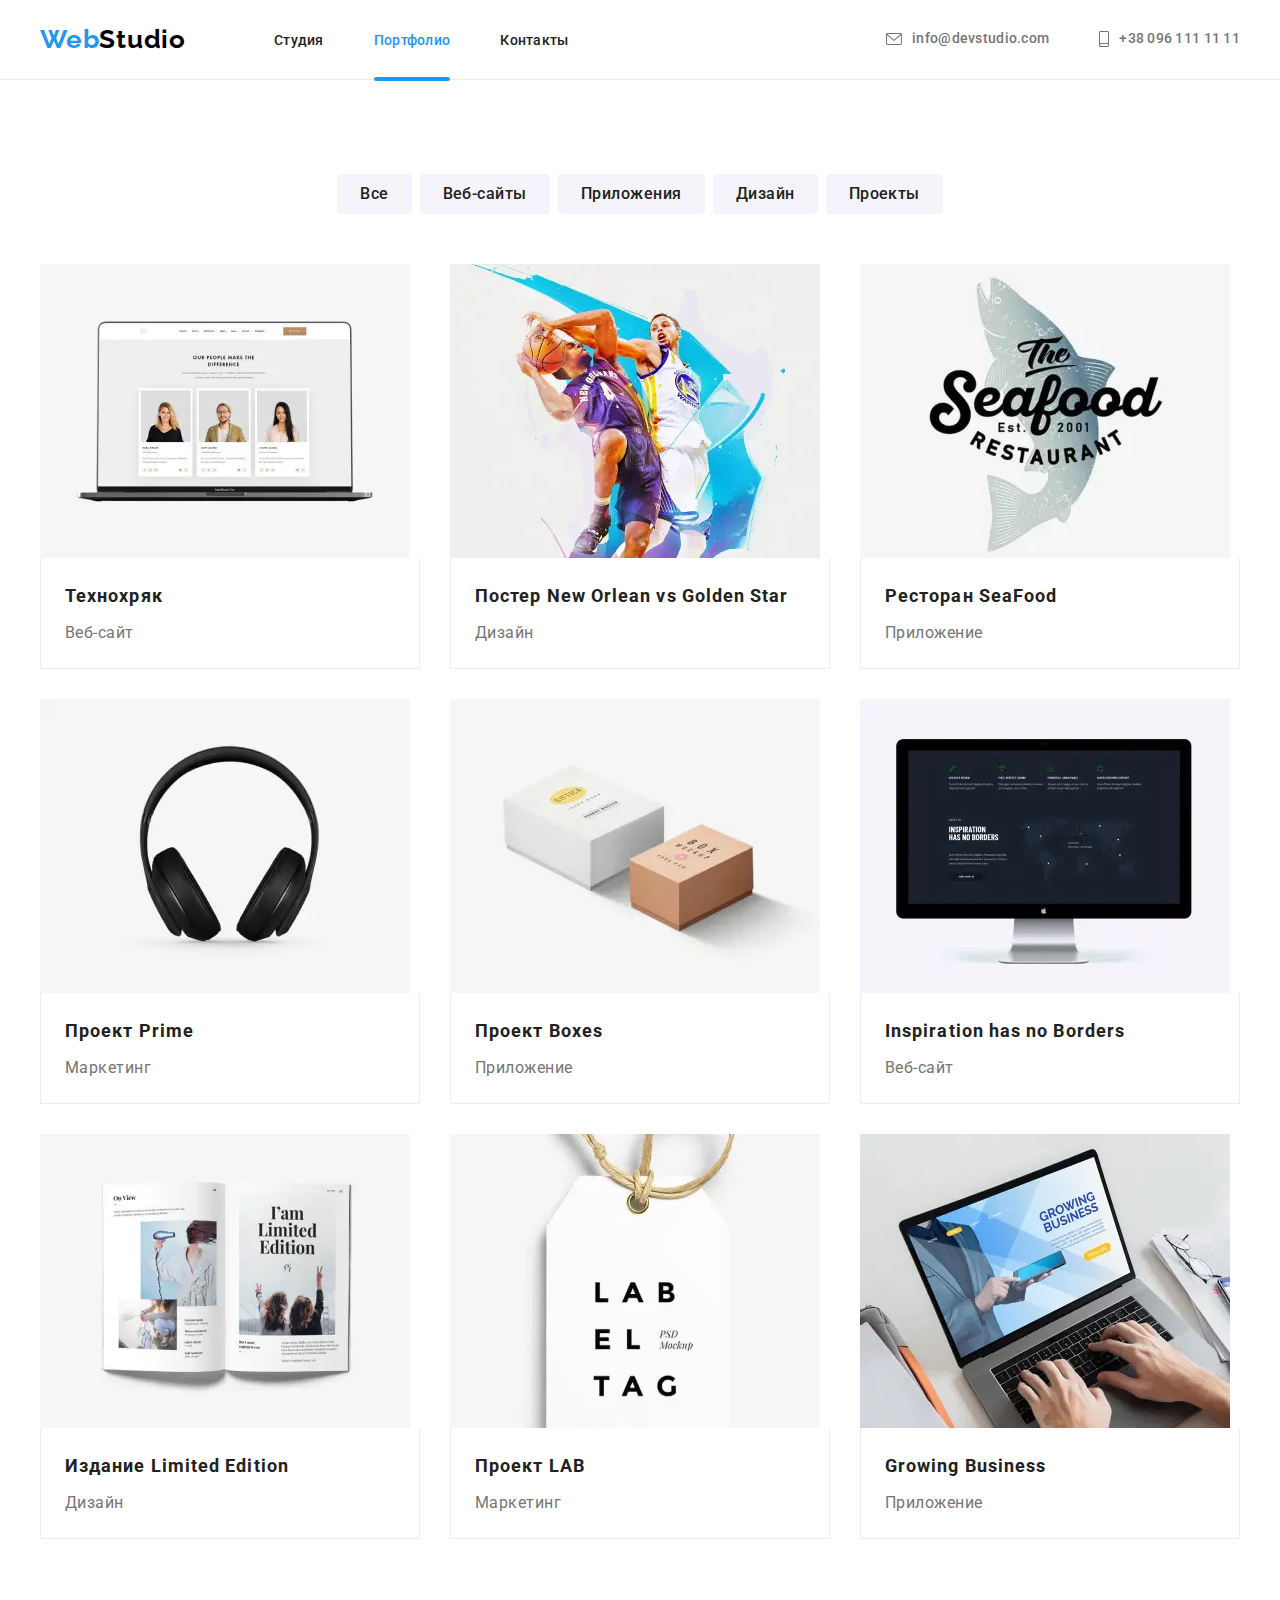
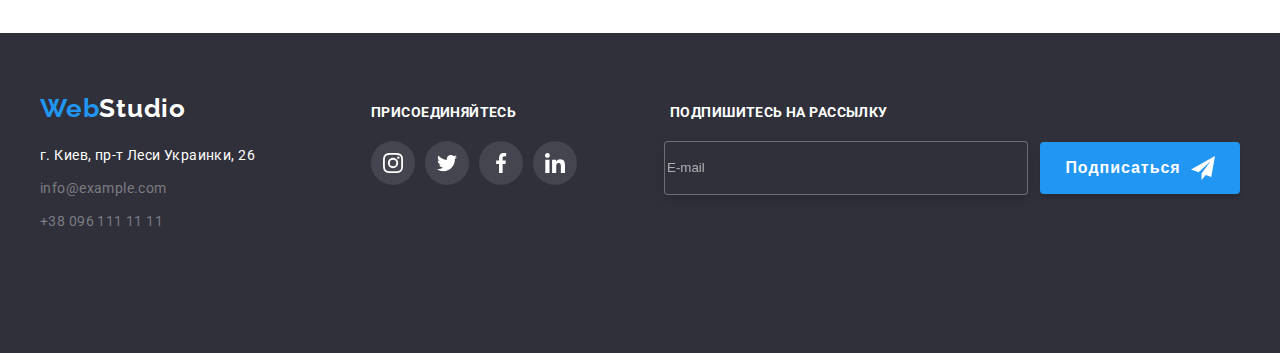
==== commit 8124f021: "finished validation" ====
--- a/portfolio.html
+++ b/portfolio.html
@@ -149,7 +149,7 @@
                                             ./images/portfolio/mobile/project1-mobile.jpg 1x,
                                             ./images/portfolio/mobile/project1-mobile@2x.jpg 2x" media="(max-width: 767px)" />
                                             
-                                <img src="./images/projects/technochrak.jpg" alt="Технохряк" width="100%">
+                                <img src="./images/projects/technochrak.jpg" alt="Технохряк">
                             </picture>
                             
                             <p class="projects__overlay">Ресурс предлагает комплексные предложения с разным уровнем функционала и сервисов. Все это позволит посетителю получить
@@ -190,7 +190,7 @@
                                             ./images/portfolio/mobile/project2-mobile.jpg 1x,
                                             ./images/portfolio/mobile/project2-mobile@2x.jpg 2x" media="(max-width: 767px)" />                            
                             
-                                <img src="./images/projects/poster-no-vs-gs.jpg" alt="Постер New Orlean vs Golden Star" width="100%">
+                                <img src="./images/projects/poster-no-vs-gs.jpg" alt="Постер New Orlean vs Golden Star" >
                             </picture>
 
                             <p class="projects__overlay">Ресурс предлагает комплексные предложения с разным уровнем функционала и сервисов. Все
@@ -230,7 +230,7 @@
                                             ./images/portfolio/mobile/project3-mobile.jpg 1x,
                                             ./images/portfolio/mobile/project3-mobile@2x.jpg 2x" media="(max-width: 767px)" />                            
                             
-                                <img src="./images/projects/restoran-seafood.jpg" alt="Ресторан SeaFood" width="100%">
+                                <img src="./images/projects/restoran-seafood.jpg" alt="Ресторан SeaFood">
                             </picture>
                             
                             <p class="projects__overlay">Ресурс предлагает комплексные предложения с разным уровнем функционала и сервисов.
@@ -272,7 +272,7 @@
                                             ./images/portfolio/mobile/project4-mobile.jpg 1x,
                                             ./images/portfolio/mobile/project4-mobile@2x.jpg 2x" media="(max-width: 767px)" />
 
-                                <img src="./images/projects/project-prime.jpg" alt="Проект Prime" width="100%">
+                                <img src="./images/projects/project-prime.jpg" alt="Проект Prime">
 
                             </picture>
                             
@@ -315,7 +315,7 @@
                                             ./images/portfolio/mobile/project5-mobile.jpg 1x,
                                             ./images/portfolio/mobile/project5-mobile@2x.jpg 2x" media="(max-width: 767px)" />
 
-                                <img src="./images/projects/project-boxes.jpg" alt="Проект Boxes" width="100%">
+                                <img src="./images/projects/project-boxes.jpg" alt="Проект Boxes">
 
                             </picture>
                            
@@ -358,7 +358,7 @@
                                             ./images/portfolio/mobile/project6-mobile.jpg 1x,
                                             ./images/portfolio/mobile/project6-mobile@2x.jpg 2x" media="(max-width: 767px)" />
 
-                                <img src="./images/projects/inspiration-has-no-borders.jpg" alt="Inspiration has no Borders" width="100%">
+                                <img src="./images/projects/inspiration-has-no-borders.jpg" alt="Inspiration has no Borders">
 
                             </picture>
                             
@@ -401,7 +401,7 @@
                                             ./images/portfolio/mobile/project7-mobile.jpg 1x,
                                             ./images/portfolio/mobile/project7-mobile@2x.jpg 2x" media="(max-width: 767px)" />
 
-                                <img src="./images/projects/magazin-limited-edition.jpg" alt="Издание Limited Edition" width="100%">
+                                <img src="./images/projects/magazin-limited-edition.jpg" alt="Издание Limited Edition">
 
                             </picture>
                            
@@ -444,7 +444,7 @@
                                             ./images/portfolio/mobile/project8-mobile.jpg 1x,
                                             ./images/portfolio/mobile/project8-mobile@2x.jpg 2x" media="(max-width: 767px)" />
 
-                                <img src="./images/projects/project-lab.jpg" alt="Проект LAB" width="100%">
+                                <img src="./images/projects/project-lab.jpg" alt="Проект LAB">
 
                             </picture>
                             
@@ -487,7 +487,7 @@
                                             ./images/portfolio/mobile/project9-mobile.jpg 1x,
                                             ./images/portfolio/mobile/project9-mobile@2x.jpg 2x" media="(max-width: 767px)" />
 
-                                <img src="./images/projects/growing-business.jpg" alt="Growing Business" width="100%">
+                                <img src="./images/projects/growing-business.jpg" alt="Growing Business">
 
                             </picture>
                            
